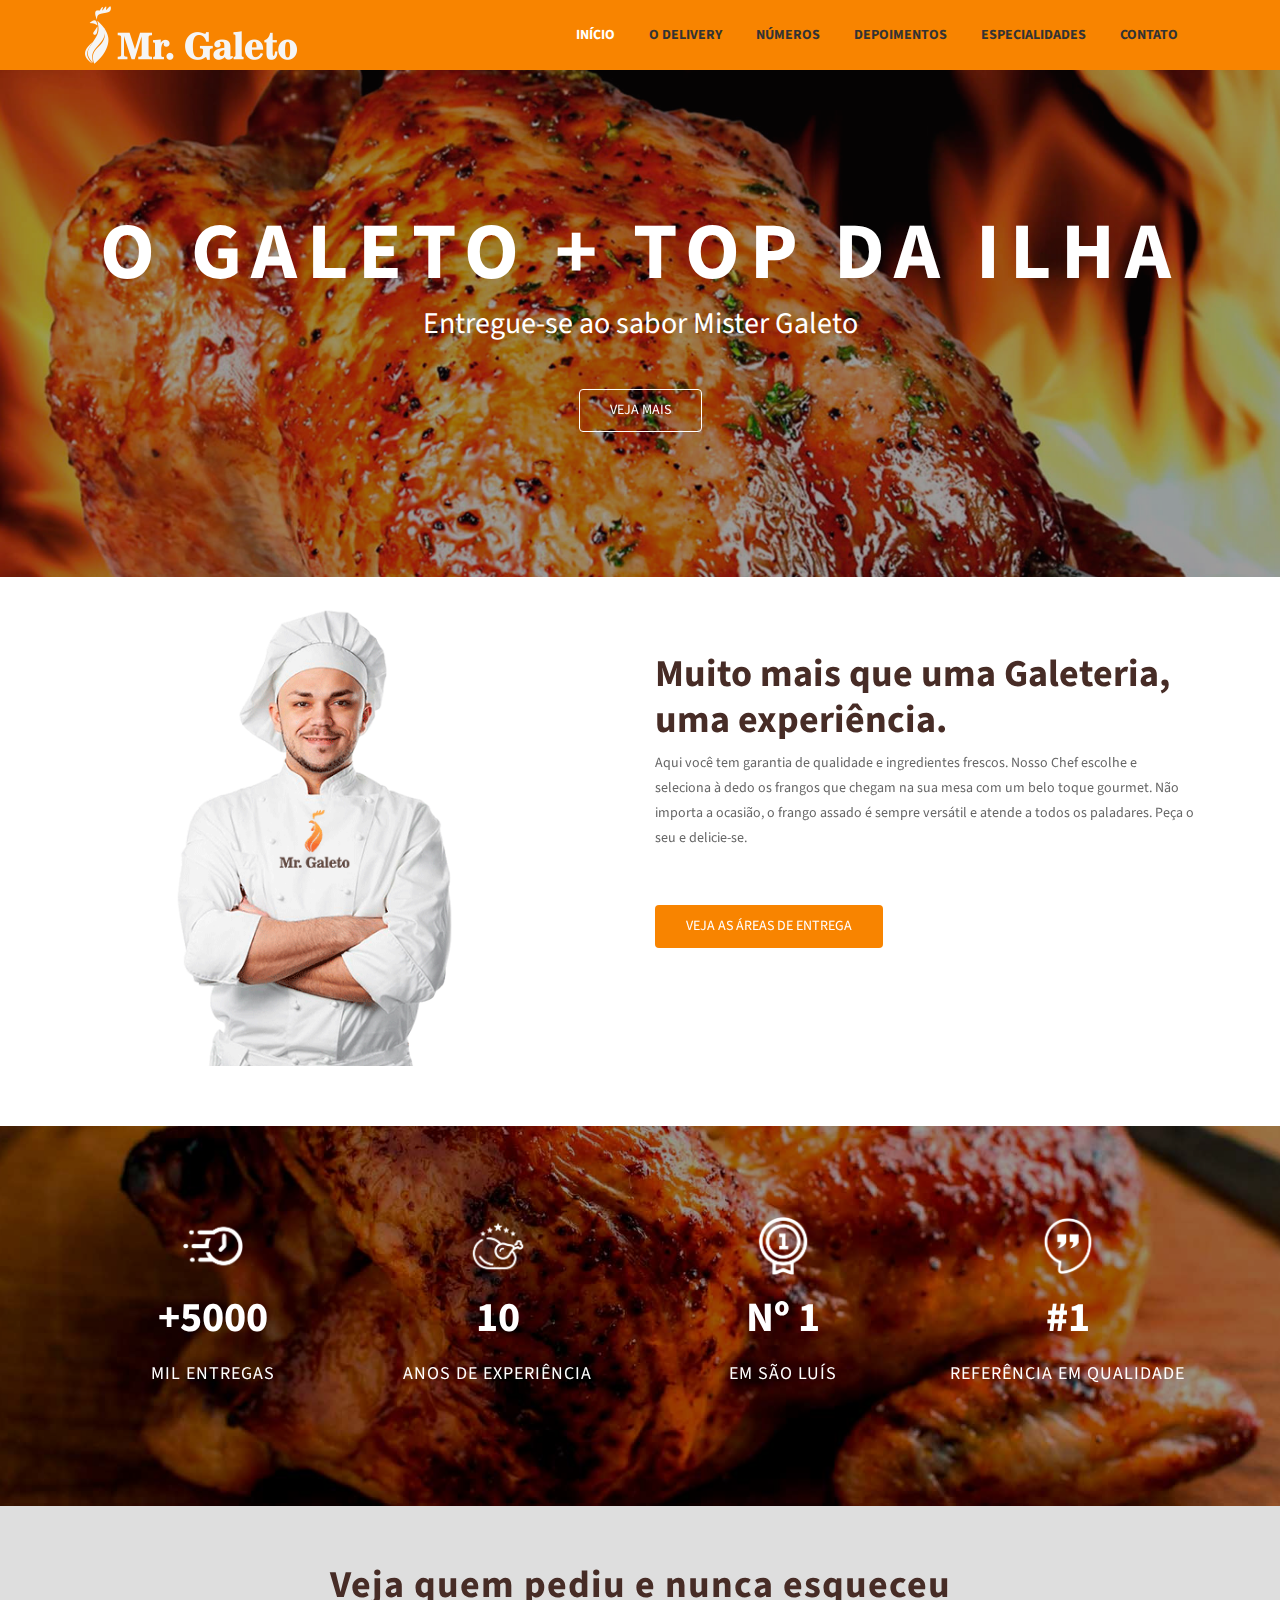
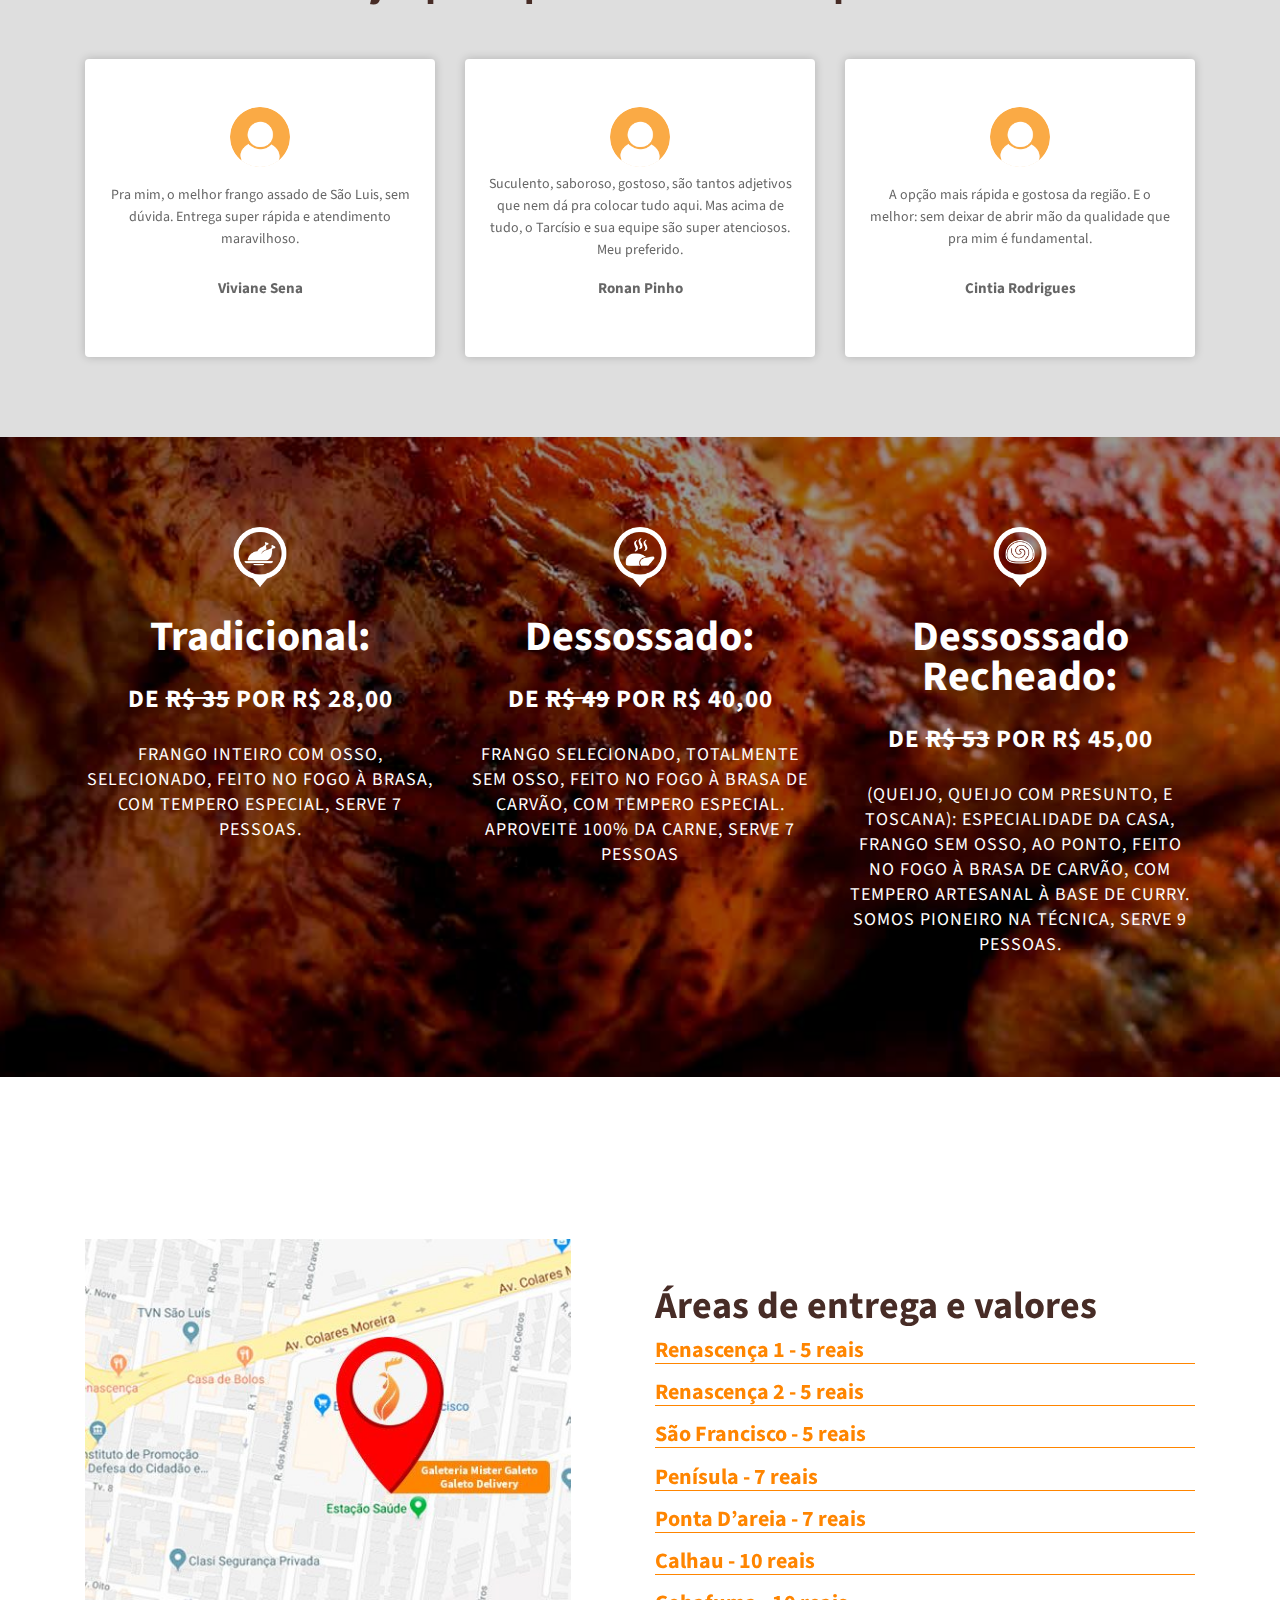
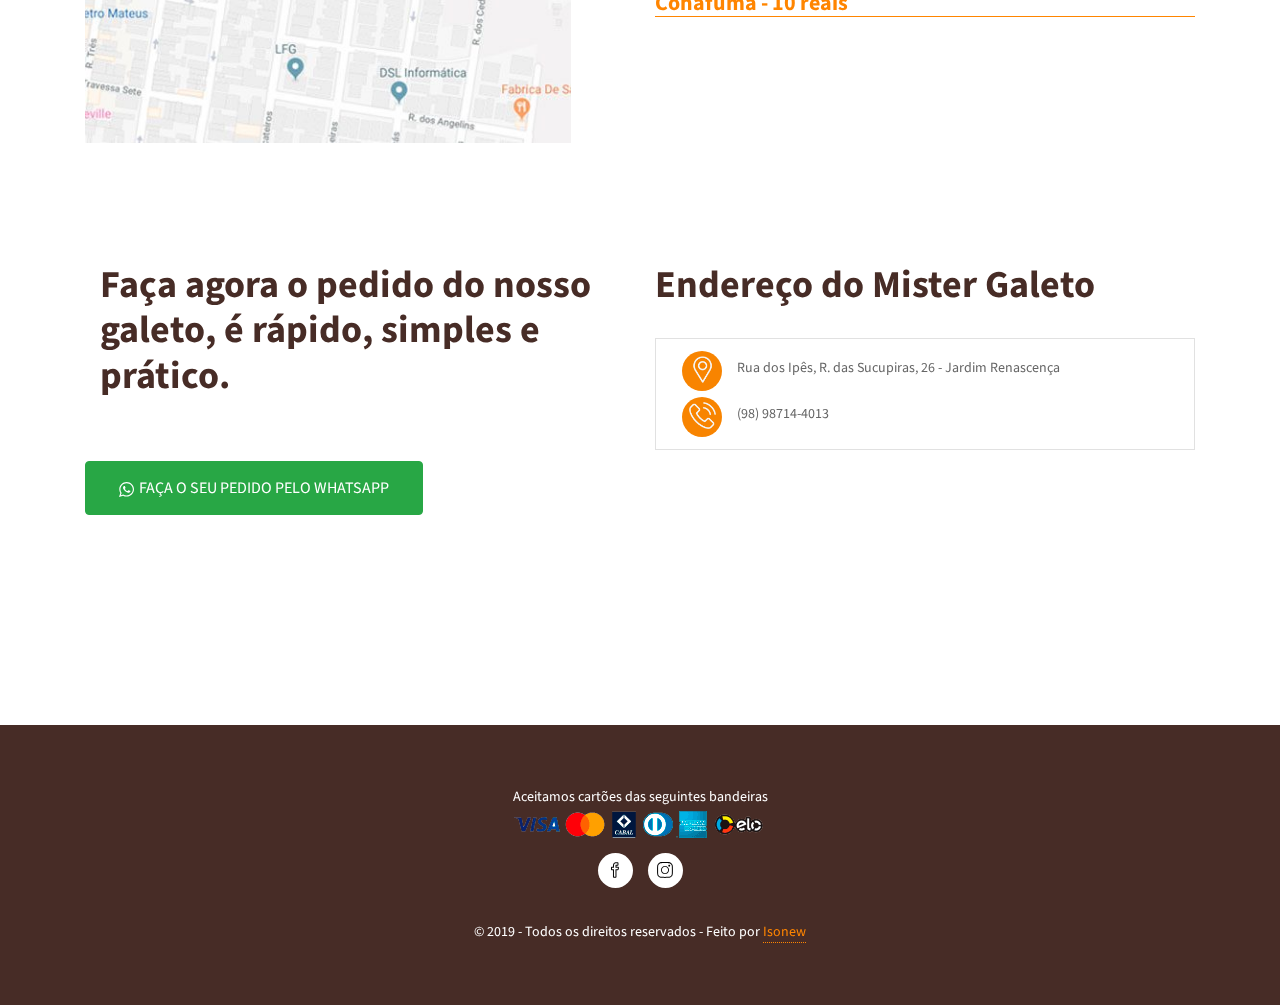
==== index.html @ 65a55387 "Alterações" ====
<!DOCTYPE html>
<html lang="pt-BR">

<head>
    <!-- Required meta tags -->
    <meta charset="utf-8">
    <meta name="viewport" content="width=device-width, initial-scale=1, shrink-to-fit=no">

    <title>Galeteria Mister Galeto - O Melhor Frango Assado de São Luis</title>

    <meta name="google-site-verification" content="google-site-verification=xDiQWXztBMNLsbuBRMXkzUA2P8_gHC2aC5mrN7Eg6Y0">
    <meta name="description"
          content="Que tal um Frango na Brasa suculento e com um toque goumert? Aqui você tem qualidade e rapidez para matar sua fome. Peça já o seu. Delivery. Entrega. Frango Dessossado. E muito mais.">
    <meta name="keywords" content="restaurante em são luis, comida, frango assado, galeteria, frango na brasa">
    <meta name="theme-color" content="#F68A3A">
    <meta property="og:locale" content="pt_BR">
    <meta property="og:url" content="mistergaleto.com.br">
    <meta property="og:title" content="Galeteria Mister Galeto - O Melhor Frango Assado de São Luis">
    <meta property="og:site_name" content="Galeteria Mister Galeto - O Melhor Frango Assado de São Luis">
    <meta property="og:description"
          content="Que tal um Frango na Brasa suculento e com um toque goumert? Aqui você tem qualidade e rapidez para matar sua fome. Peça já o seu. Delivery. Entrega. Frango Dessossado. E muito mais.">
    <meta property="og:image" content="https://mistergaleto.com.br/assets/img/Facebook-og.jpg">
    <meta property="og:image:type" content="image/jpeg">
    <meta property="og:image:width" content="1200">
    <meta property="og:image:height" content="628">
    <meta property="og:type" content="website">
    <meta name="robots" content="index, follow">


    <link rel="icon" href="assets/img/favicon.png" type="image/x-icon"/>
    <link rel="shortcut icon" href="assets/img/favicon.png" type="image/x-icon"/>

    <link rel="stylesheet" type="text/css" href="assets/css/style.css">

    <script type='application/ld+json'>{
        "@context": "https:\/\/schema.org",
        "@type": "Organization",
        "url": "https:\/\/mistergaleto.com.br\/",
        "sameAs": [
            "https:\/\/www.facebook.com\/cursonicinhacamara\/",
            "https:\/\/www.instagram.com\/mistergaletosaoluis\/"
        ],
        "@id": "https:\/\/mistergaleto.com.br\/#organization",
        "name": "Mister Galeto",
        "logo": "https:\/\/mistergaleto.com.br\/assets\/img\/lgo-m.png"
    }</script>
    <!-- Global site tag (gtag.js) - Google Analytics -->
    <script async src="https://www.googletagmanager.com/gtag/js?id=UA-135335820-1"></script>
    <script>
        window.dataLayer = window.dataLayer || [];
        function gtag(){dataLayer.push(arguments);}
        gtag('js', new Date());

        gtag('config', 'UA-135335820-1');
    </script>
    <!-- Google Tag Manager -->
    <script>(function(w,d,s,l,i){w[l]=w[l]||[];w[l].push({'gtm.start':
            new Date().getTime(),event:'gtm.js'});var f=d.getElementsByTagName(s)[0],
        j=d.createElement(s),dl=l!='dataLayer'?'&l='+l:'';j.async=true;j.src=
        'https://www.googletagmanager.com/gtm.js?id='+i+dl;f.parentNode.insertBefore(j,f);
    })(window,document,'script','dataLayer','GTM-PQ7HCR3');</script>
    <!-- End Google Tag Manager -->
    <!-- Facebook Pixel Code -->
    <script>
        !function(f,b,e,v,n,t,s)
        {if(f.fbq)return;n=f.fbq=function(){n.callMethod?
            n.callMethod.apply(n,arguments):n.queue.push(arguments)};
            if(!f._fbq)f._fbq=n;n.push=n;n.loaded=!0;n.version='2.0';
            n.queue=[];t=b.createElement(e);t.async=!0;
            t.src=v;s=b.getElementsByTagName(e)[0];
            s.parentNode.insertBefore(t,s)}(window, document,'script',
            'https://connect.facebook.net/en_US/fbevents.js');
        fbq('init', '2395828300703358');
        fbq('track', 'Home');
    </script>

</head>

<body>
<!-- Google Tag Manager (noscript) -->
<noscript><iframe src="https://www.googletagmanager.com/ns.html?id=GTM-PQ7HCR3"
                  height="0" width="0" style="display:none;visibility:hidden"></iframe></noscript>
<!-- End Google Tag Manager (noscript) -->
<noscript><img height="1" width="1" style="display:none"
               src="https://www.facebook.com/tr?id=2395828300703358&ev=PageView&noscript=1"
/></noscript>
<!-- End Facebook Pixel Code -->
<!-- Header Area wrapper Starts -->
<header id="header-wrap">
    <!-- Navbar Start -->
    <nav class="navbar navbar-expand-lg fixed-top scrolling-navbar indigo">
        <div class="container">
            <!-- Brand and toggle get grouped for better mobile display -->
            <div class="navbar-header">
                <button class="navbar-toggler" type="button" data-toggle="collapse" data-target="#main-navbar"
                        aria-controls="main-navbar"
                        aria-expanded="false" aria-label="Toggle navigation">
                    <span class="navbar-toggler-icon"></span>
                    <span class="icon-menu"></span>
                    <span class="icon-menu"></span>
                    <span class="icon-menu"></span>
                </button>
                <a href="/" class="navbar-brand"><img
                        src="assets/img/lgo-m.png"
                        alt="Logo Mister Galeto" title="Mister Galeto"></a>
            </div>
            <div class="collapse navbar-collapse" id="main-navbar">
                <ul class="onepage-nev navbar-nav mr-auto w-100 justify-content-end clearfix">
                    <li class="nav-item active">
                        <a class="nav-link" href="#hero-area">
                            Início
                        </a>
                    </li>
                    <li class="nav-item">
                        <a class="nav-link" href="#delivery">
                            O delivery
                        </a>
                    </li>
                    <li class="nav-item">
                        <a class="nav-link" href="#numeros">
                            Números
                        </a>
                    </li>
                    <li class="nav-item">
                        <a class="nav-link" href="#depoimentos">
                            Depoimentos
                        </a>
                    </li>
                    <li class="nav-item">
                        <a class="nav-link" href="#especialidades">
                            Especialidades
                        </a>
                    </li>
                    <li class="nav-item">
                        <a class="nav-link" href="#contato">
                            Contato
                        </a>
                    </li>
                </ul>
            </div>
        </div>

        <!-- Mobile Menu Start -->
        <ul class="onepage-nev mobile-menu">
            <li>
                <a href="#inicio">inicio</a>
            </li>
            <li>
                <a href="#delivery">
                    O delivery
                </a>
            </li>
            <li>
                <a href="#numeros">Números</a>
            </li>
            <li>
                <a href="#depoimentos">Depoimentos</a>
            </li>
            <li>
                <a href="#especialidades">Especialidades</a>
            </li>
            <li>
                <a href="#contato">Contato</a>
            </li>
        </ul>
        <!-- Mobile Menu End -->
    </nav>
    <!-- Navbar End -->

    <!-- Hero Area Start -->
    <div id="hero-area" class="hero-area-bg">
        <div class="overlay"></div>
        <div class="container">
            <div class="row">
                <div class="col-md-12 col-sm-12 text-center">
                    <div class="contents">
                        <h1 class="head-title">O Galeto + Top da Ilha</h1>
                        <p class="script-font">Entregue-se ao sabor Mister Galeto</p>
                        <div class="header-button">
                            <a href="#delivery" class="btn btn-common btn-alt">Veja mais</a>
                        </div>
                    </div>
                </div>
            </div>
        </div>
    </div>
    <!-- Hero Area End -->

</header>
<!-- Header Area wrapper End -->

<!-- sobre Section Start -->
<section id="delivery" class="section-padding">
    <div class="container">
        <div class="row">
            <div class="col-lg-6 col-md-6 col-sm-12 col-xs-12">
                <div class="img-thumb">
                    <img src="assets/img/Chef.png" style="width:100%;max-width: 85%" alt="Delivery Mister Galeto">
                </div>
            </div>
            <div class="col-lg-6 col-md-6 col-sm-12 col-xs-12">
                <div class="profile-wrapper">
                    <h3>Muito mais que uma Galeteria, uma experiência.</h3>
                    <p>Aqui você tem garantia de qualidade e ingredientes frescos. Nosso Chef escolhe e seleciona à dedo
                        os frangos que chegam na sua mesa com um belo toque gourmet. Não importa a ocasião, o frango
                        assado é sempre versátil e atende a todos os paladares. Peça o seu e delicie-se.</p>
                    <a class="btn  btn btn-common" style="margin-top: 10%" href="#areas">Veja as Áreas de entrega</a>
                </div>

            </div>
        </div>
    </div>
</section>
<!-- sobre Section End -->
<!-- Counter Area Start-->
<section id="numeros" class="counter-section section-padding">
    <div class="container">
        <div class="row">
            <!-- Counter Item -->
            <div class="col-md-3 col-sm-6 work-counter-widget text-center">
                <div class="counter">
                    <div class="icon"><img
                            src="assets/img/icones/entrega.png"
                            style="width:60px; height:60px;" alt="Entrega"></div>
                    <div class="counterUp mais">5000</div>
                    <p>Mil entregas</p>
                </div>
            </div>
            <!-- Counter Item -->
            <div class="col-md-3 col-sm-6 work-counter-widget text-center">
                <div class="counter">
                    <div class="icon"><img
                            src="assets/img/icones/ex.png"
                            style="width:60px; height:60px;" alt="Experiência"></div>
                    <div class="counterUp">10</div>
                    <p>Anos de Experiência</p>
                </div>
            </div>
            <!-- Counter Item -->
            <div class="col-md-3 col-sm-6 work-counter-widget text-center">
                <div class="counter">
                    <div class="icon"><img class="r03"
                                           src="assets/img/icones/numero-um.png"
                                           style="width:60px; height:60px;" alt="Número um em São Luis"></div>
                    <div class="counterUp">Nº 1</div>
                    <p>em São Luís</p>
                </div>
            </div>
            <!-- Counter Item -->
            <div class="col-md-3 col-sm-6 work-counter-widget text-center">
                <div class="counter">
                    <div class="icon"><img
                            src="assets/img/icones/referencia-qualidade.png"
                            style="width: 60px; height: 60px" alt="Referência em qualidade"></div>
                    <div class="counterUp">#1</div>
                    <p>Referência em qualidade</p>
                </div>
            </div>
        </div>
    </div>
</section>


<!-- Services Section Start -->
<section id="depoimentos" class="services section-padding">
    <h2 class="section-title">Veja quem pediu e nunca esqueceu</h2>
    <div class="container" style="text-align: justify; padding-bottom: 30px;">
        <!--<p style="text-align: center;">O mister galeto é uma delícia, por isso quem já pediu a primeira vez, nunca
            esquece o nosso sabor. Acompanhe os depoimentos de alguns de nosso clientes
        </p>-->
    </div>
    <div class="container">
        <div class="row">
            <!-- Services item -->
            <div class="col-md-6 col-lg-4 col-xs-12" style="margin-bottom: 20px;">
                <div class="services-item">
                    <div class="icon">
                        <img
                                src="assets/img/User.png"
                                style="width: 60px;height: 60px; border-radius: 50px;" alt="Foto 1">
                    </div>
                    <div class="services-content">
                        <p style="min-height: 100px;display: flex;align-items: center;">Pra mim, o melhor frango assado de São Luis, sem dúvida. Entrega super rápida e atendimento maravilhoso.
                        <h3><a>Viviane Sena</a></h3>
                    </div>
                </div>
            </div>
            <!-- Services item -->
            <div class="col-md-6 col-lg-4 col-xs-12" style="margin-bottom: 20px;">
                <div class="services-item">
                    <div class="icon">
                        <img
                                src="assets/img/User.png"
                                style="width: 60px;height: 60px; border-radius: 50px;" alt="Foto 2">
                    </div>
                    <div class="services-content">
                        <p style="min-height: 100px;display: flex;align-items: center;">Suculento, saboroso, gostoso, são tantos adjetivos que nem dá pra colocar tudo aqui. Mas acima de tudo, o Tarcísio e sua equipe são super atenciosos. Meu preferido.
                        </p>
                        <h3><a>Ronan Pinho</a></h3>
                    </div>
                </div>
            </div>
            <!-- Services item -->
            <div class="col-md-6 col-lg-4 col-xs-12" style="margin-bottom: 20px;">
                <div class="services-item">
                    <div class="icon">
                        <img
                                src="assets/img/User.png"
                                style="width: 60px;height: 60px; border-radius: 50px;" alt="Foto 3">
                    </div>
                    <div class="services-content">
                        <p style="min-height: 100px;display: flex;align-items: center;">A opção mais rápida e gostosa da região. E o melhor: sem deixar de abrir mão da qualidade que pra mim é fundamental. </p>
                        <h3><a>Cintia Rodrigues</a></h3>
                    </div>
                </div>
            </div>


        </div>
    </div>
</section>
<!-- Services Section End -->
<!-- Counter Area Start-->
<section id="especialidades" class="counter-section section-padding">
    <div class="container">
        <div class="row">
            <!-- Counter Item -->
            <div class="col-md-4 col-sm-6 work-counter-widget text-center">
                <div class="counter">
                    <div class="icon"><img
                            src="assets/img/tradicional.png"
                            style="width:60px; height:60px;" alt="Entrega"></div>
                    <div class="counterUp">Tradicional:</div>
                    <p style="font-weight: bold; font-size: 25px">de <span style="text-decoration: line-through">R$ 35</span> por R$ 28,00</p>
                    <p>Frango inteiro com osso, selecionado, feito no fogo à brasa, com tempero especial, serve 7
                        pessoas.</p>
                </div>
            </div>
            <!-- Counter Item -->
            <div class="col-md-4 col-sm-6 work-counter-widget text-center">
                <div class="counter">
                    <div class="icon"><img
                            src="assets/img/dessossado.png"
                            style="width:60px; height:60px;" alt="Dessossado:"></div>
                    <div class="counterUp">Dessossado:</div>
                    <p style="font-weight: bold; font-size: 25px">de <span style="text-decoration: line-through">R$ 49</span> por R$ 40,00</p>
                    <p>Frango selecionado, totalmente sem osso, feito no fogo à brasa de carvão, com tempero especial.
                        Aproveite 100% da carne, serve 7 pessoas</p>
                </div>
            </div>
            <!-- Counter Item -->
            <div class="col-md-4 col-sm-6 work-counter-widget text-center">
                <div class="counter">
                    <div class="icon"><img
                            src="assets/img/recheado.png"
                            style="width:60px; height:60px;" alt="Número um em São Luis"></div>
                    <div class="counterUp">Dessossado Recheado:</div>
                    <p style="font-weight: bold; font-size: 25px">de <span style="text-decoration: line-through">R$ 53</span> por R$ 45,00</p>
                    <p>(queijo, queijo com presunto, e toscana): especialidade da casa, frango sem osso, ao ponto, feito
                        no fogo à brasa de carvão, com tempero artesanal à base de curry. Somos pioneiro na técnica,
                        serve 9 pessoas.</p>
                </div>
            </div>

        </div>
    </div>
</section>

<!-- sobre Section Start -->
<section id="areas" class="section-padding">
    <div class="container">
        <div class="row">
            <div class="col-lg-6 col-md-6 col-sm-12 col-xs-12">
                <div class="img-thumb">
                    <img src="assets/img/locais.jpg" style="width: 100%;max-width: 90%"
                         alt="Locais de entrega Mister Galeto">
                </div>
            </div>
            <div class="col-lg-6 col-md-6 col-sm-12 col-xs-12">
                <div class="profile-wrapper">
                    <h3>Áreas de entrega e valores</h3>
                    <ul>
                        <li><span>Renascença 1 - 5 reais</span></li>
                        <li><span>Renascença 2 - 5 reais</span></li>
                        <li><span>São Francisco - 5 reais</span></li>
                        <li><span>Penísula - 7 reais</span></li>
                        <li><span>Ponta D’areia - 7 reais</span></li>
                        <li><span>Calhau - 10 reais</span></li>
                        <li><span>Cohafuma - 10 reais</span></li>
                    </ul>
                </div>
            </div>
        </div>
    </div>
</section>


<!-- contato Section Start -->
<section id="contato" class="section-padding">
    <div class="contato-form">
        <div class="container">
            <div class="row contato-form-area">
                <div class="col-md-6 col-lg-6 col-sm-12">
                    <div class="contato-block">
                        <h2>Faça agora o pedido do nosso galeto, é rápido, simples e prático.</h2>
                        <!--<form id="contatoForm">-->
                        <div class="row">
                            <a class="btn  btn-success btn-lg" style="margin-top: 10%"
                               onClick="fbq('track', 'Whatsapp');" id="whatsapp"
                               href="https://api.whatsapp.com/send?phone=+5598987144013&text=Te%20conheci%20pela%20internet.%20Quero%20mais%20informa%C3%A7%C3%B5es."><img
                                    style="width: 15px; height: 15px; margin-right: 5px" src="data:image/svg+xml;base64,
                               [base64]">Faça
                                o seu pedido pelo Whatsapp</a>
                        </div>
                    </div>
                </div>
                <div class="col-md-6 col-lg-6 col-sm-12">
                    <div class="footer-right-area">
                        <h2>Endereço do Mister Galeto</h2>
                        <div class="footer-right-contact">
                            <div class="single-contact">
                                <div class="contact-icon">
                                    <img class="i02"
                                         src="assets/img/icones/i02.png"
                                         style="width: 27px; height: 27px;margin-top: -5px;" alt="Icone contato">
                                </div>
                                <p>Rua dos Ipês, R. das Sucupiras, 26 - Jardim Renascença</p>
                            </div>
                            <div class="single-contact">
                                <div class="contact-icon">
                                    <img
                                            src="assets/img/icones/i01.png"
                                            style="margin-top: -5px;width: 27px; height: 27px;" alt="Icone contato 03">
                                </div>
                                <p><a href="tel:98 98714-4013">(98) 98714-4013</a></p>
                            </div>
                        </div>
                    </div>
                </div>
                <!-- <div class="col-md-12">
                     <object style="border:0; height: 450px; width: 100%;"
                             data="https://www.google.com/maps/embed?pb=!1m18!1m12!1m3!1d3988.5758370719695!2d-48.462532512366266!3d-1.4299393458849787!2m3!1f0!2f0!3f0!3m2!1i1024!2i768!4f13.1!3m3!1m2!1s0x92a48bf72987b265%3A0x3ef54a30f188fcf2!2sCurso+de+Reda%C3%A7%C3%A3o+Profa+Nicinha+C%C3%A2mara!5e0!3m2!1spt-BR!2sbr!4v1548423776370">
                         Endereço
                     </object>
                 </div>-->
            </div>
        </div>
    </div>
</section>
<!-- contato Section End -->

<!-- Footer Section Start -->
<footer class="footer-area section-padding">
    <div class="container">
        <div class="row">
            <div class="col-md-12">
                <p style="color: #FFF; text-align: center">Aceitamos cartões das seguintes bandeiras</p>
                <img src="assets/img/payment-icons.png" style="margin: 0 auto; display: table;" alt="Credit Cards">
                <div class="footer-text text-center" data-wow-delay="0.3s">
                    <ul class="social-icon">
                        <li>
                            <a class="facebook"
                               href="https://www.facebook.com/mistergaletosaoluis/"><i
                                    class="icon-social-facebook"></i></a>
                        </li>
                        <li>
                            <a class="instagram"
                               href="https://www.instagram.com/mistergaleto/"><i
                                    class="icon-social-instagram"></i></a>
                        </li>
                    </ul>
                    <p>© 2019 - Todos os direitos reservados - Feito por <a href="http://isonew.digital">Isonew</a></p>
                </div>
            </div>
        </div>
    </div>
</footer>
<!-- Footer Section End -->

<!-- Go to Top Link -->
<a href="#" class="back-to-top">
    <i class="icon-arrow-up"></i>
</a>
<script src="assets/js/scripts.js"></script>
</body>
</html>
---- assets/css/style.css ----
@charset "UTF-8";@import url(https://fonts.googleapis.com/css?family=Shadows+Into+Light|Source+Sans+Pro:400,700);.btn-group-vertical,.card,.card-deck,.card-group,.form-inline,.list-group,.modal-content,.navbar-nav,.progress-bar{-webkit-box-direction:normal}.badge,progress,sub,sup{vertical-align:baseline}.popover,.tooltip,address{font-style:normal}.breadcrumb,.carousel-indicators,.dropdown-menu,.nav,.navbar-nav,.pagination,.slicknav_nav,.slicknav_nav ul,.timeline li,ol,ol li,ul,ul li{list-style:none}dl,ol,p,pre,ul{margin-top:0}address,dl,ol,p,pre,ul{margin-bottom:1rem}body,caption{text-align:left}dd,label{margin-bottom:.5rem}pre,textarea{overflow:auto}html,pre{-ms-overflow-style:scrollbar}article,aside,dialog,figcaption,figure,footer,header,hgroup,legend,main,nav,section{display:block}address,legend{line-height:inherit}label,output{display:inline-block}button,hr,input{overflow:visible}.btn-outline-danger,.btn-outline-dark,.btn-outline-info,.btn-outline-light,.btn-outline-primary,.btn-outline-success,.btn-outline-warning,.btn:not(:disabled):not(.disabled).active,.btn:not(:disabled):not(.disabled):active{background-image:none}.dropdown-menu,.form-control,.modal-content,.popover{background-clip:padding-box}:root{--blue:#007BFF;--indigo:#6610F2;--purple:#6F42C1;--pink:#E83E8C;--red:#DC3545;--orange:#FD7E14;--yellow:#FFC107;--green:#28A745;--teal:#20C997;--cyan:#17A2B8;--white:#FFF;--gray:#6C757D;--gray-dark:#343A40;--primary:#007BFF;--secondary:#6C757D;--success:#28A745;--info:#17A2B8;--warning:#FFC107;--danger:#DC3545;--light:#F8F9FA;--dark:#343A40;--breakpoint-xs:0;--breakpoint-sm:576px;--breakpoint-md:768px;--breakpoint-lg:992px;--breakpoint-xl:1200px;--font-family-sans-serif:-apple-system,BlinkMacSystemFont,"Segoe UI",Roboto,"Helvetica Neue",Arial,sans-serif,"Apple Color Emoji","Segoe UI Emoji","Segoe UI Symbol";--font-family-monospace:SFMono-Regular,Menlo,Monaco,Consolas,"Liberation Mono","Courier New",monospace}*,::after,::before{box-sizing:border-box}html{font-family:sans-serif;line-height:1.15;-webkit-text-size-adjust:100%;-ms-text-size-adjust:100%;-webkit-tap-highlight-color:transparent}body{margin:0;background-color:#FFF}[tabindex="-1"]:focus{outline:0!important}h1,h2,h3,h4,h5,h6{margin-top:0;color:#472c26!important}abbr[data-original-title],abbr[title]{-webkit-text-decoration:underline dotted;text-decoration:underline dotted;cursor:help;border-bottom:0}.btn:focus,.btn:hover,a,a:not([href]):not([tabindex]),a:not([href]):not([tabindex]):focus,a:not([href]):not([tabindex]):hover{text-decoration:none}.btn:not(:disabled):not(.disabled),.navbar-toggler:not(:disabled):not(.disabled),.page-link:not(:disabled):not(.disabled),summary{cursor:pointer}ol ol,ol ul,ul ol,ul ul{margin-bottom:0}dt{font-weight:700}dd{margin-left:0}blockquote,figure{margin:0 0 1rem}dfn{font-style:italic}b,strong{font-weight:bolder}small{font-size:80%}sub,sup{position:relative;font-size:75%;line-height:0}sub{bottom:-.25em}sup{top:-.5em}a{color:#007BFF;background-color:transparent;-webkit-text-decoration-skip:objects}a:hover{color:#0056B3}a:not([href]):not([tabindex]):focus{outline:0}code,kbd,pre,samp{font-size:1em}img{vertical-align:middle;border-style:none}svg:not(:root){overflow:hidden}table{border-collapse:collapse}caption{padding-top:.75rem;padding-bottom:.75rem;color:#6C757D;caption-side:bottom}th{text-align:inherit}button{border-radius:0}button,input,optgroup,select,textarea{margin:0;font-family:inherit;font-size:inherit;line-height:inherit}button,select{text-transform:none}[type=reset],[type=submit],button,html [type=button]{-webkit-appearance:button}[type=button]::-moz-focus-inner,[type=reset]::-moz-focus-inner,[type=submit]::-moz-focus-inner,button::-moz-focus-inner{padding:0;border-style:none}input[type=checkbox],input[type=radio]{box-sizing:border-box;padding:0}input[type=date],input[type=datetime-local],input[type=month],input[type=time]{-webkit-appearance:listbox}textarea{resize:vertical}fieldset{min-width:0;padding:0;margin:0;border:0}legend{width:100%;max-width:100%;padding:0;margin-bottom:.5rem;font-size:1.5rem;color:inherit;white-space:normal}.badge,.btn,.dropdown-header,.dropdown-item,.input-group-text,.navbar-brand{white-space:nowrap}[type=number]::-webkit-inner-spin-button,[type=number]::-webkit-outer-spin-button{height:auto}[type=search]{outline-offset:-2px;-webkit-appearance:none}[type=search]::-webkit-search-cancel-button,[type=search]::-webkit-search-decoration{-webkit-appearance:none}::-webkit-file-upload-button{font:inherit;-webkit-appearance:button}.display-1,.display-2,.display-3,.display-4{line-height:1.2}summary{display:list-item}template{display:none}[hidden]{display:none!important}.h1,.h2,.h3,.h4,.h5,.h6,h1,h2,h3,h4,h5,h6{margin-bottom:.5rem;font-family:inherit;font-weight:500;line-height:1.2;color:inherit}.blockquote,hr{margin-bottom:1rem}.display-1,.display-2,.display-3,.display-4,.lead{font-weight:300}.h1,h1{font-size:2.5rem}.h2,h2{font-size:2rem}.h3,h3{font-size:1.75rem}.h4,h4{font-size:1.5rem}.h5,h5{font-size:1.25rem}.h6,h6{font-size:1rem}.lead{font-size:1.25rem}.display-1{font-size:6rem}.display-2{font-size:5.5rem}.display-3{font-size:4.5rem}.display-4{font-size:3.5rem}hr{box-sizing:content-box;height:0;margin-top:1rem;border:0;border-top:1px solid rgba(0,0,0,.1)}.img-fluid,.img-thumbnail{max-width:100%;height:auto;width:100%}.img-thumbnail img{width:100%}.small,small{font-size:80%;font-weight:400}.mark,mark{padding:.2em;background-color:#FCF8E3}.list-inline,.list-unstyled{padding-left:0;list-style:none}.list-inline-item{display:inline-block}.list-inline-item:not(:last-child){margin-right:.5rem}.initialism{font-size:90%;text-transform:uppercase}.blockquote{font-size:1.25rem}.blockquote-footer{display:block;font-size:80%;color:#6C757D}.blockquote-footer::before{content:"\2014 \00A0"}.img-thumbnail{padding:.25rem;background-color:#FFF;border:1px solid #DEE2E6;border-radius:.25rem}.figure{display:inline-block}.figure-img{margin-bottom:.5rem;line-height:1}.figure-caption{font-size:90%;color:#6C757D}code,kbd{font-size:87.5%}a>code,pre code{color:inherit}code,kbd,pre,samp{font-family:SFMono-Regular,Menlo,Monaco,Consolas,"Liberation Mono","Courier New",monospace}code{color:#E83E8C;word-break:break-word}kbd{padding:.2rem .4rem;color:#FFF;background-color:#212529;border-radius:.2rem}kbd kbd{padding:0;font-size:100%;font-weight:700}.container,.container-fluid{padding-right:15px;padding-left:15px;margin-right:auto;margin-left:auto;width:100%}pre{display:block;font-size:87.5%;color:#212529}pre code{font-size:inherit;word-break:normal}.pre-scrollable{max-height:340px;overflow-y:scroll}@media (min-width:576px){.container{max-width:540px}}@media (min-width:768px){.container{max-width:720px}}@media (min-width:992px){.container{max-width:960px}}@media (min-width:1200px){.container{max-width:1140px}}.row{display:-webkit-box;display:-ms-flexbox;display:flex;-ms-flex-wrap:wrap;flex-wrap:wrap;margin-right:-15px;margin-left:-15px}.no-gutters{margin-right:0;margin-left:0}.no-gutters>.col,.no-gutters>[class*=col-]{padding-right:0;padding-left:0}.col,.col-1,.col-10,.col-11,.col-12,.col-2,.col-3,.col-4,.col-5,.col-6,.col-7,.col-8,.col-9,.col-auto,.col-lg,.col-lg-1,.col-lg-10,.col-lg-11,.col-lg-12,.col-lg-2,.col-lg-3,.col-lg-4,.col-lg-5,.col-lg-6,.col-lg-7,.col-lg-8,.col-lg-9,.col-lg-auto,.col-md,.col-md-1,.col-md-10,.col-md-11,.col-md-12,.col-md-2,.col-md-3,.col-md-4,.col-md-5,.col-md-6,.col-md-7,.col-md-8,.col-md-9,.col-md-auto,.col-sm,.col-sm-1,.col-sm-10,.col-sm-11,.col-sm-12,.col-sm-2,.col-sm-3,.col-sm-4,.col-sm-5,.col-sm-6,.col-sm-7,.col-sm-8,.col-sm-9,.col-sm-auto,.col-xl,.col-xl-1,.col-xl-10,.col-xl-11,.col-xl-12,.col-xl-2,.col-xl-3,.col-xl-4,.col-xl-5,.col-xl-6,.col-xl-7,.col-xl-8,.col-xl-9,.col-xl-auto{position:relative;width:100%;min-height:1px;padding-right:15px;padding-left:15px}.col{-ms-flex-preferred-size:0;flex-basis:0;-webkit-box-flex:1;-ms-flex-positive:1;flex-grow:1;max-width:100%}.col-1,.col-auto{-webkit-box-flex:0}.col-auto{-ms-flex:0 0 auto;flex:0 0 auto;width:auto;max-width:none}.col-1{-ms-flex:0 0 8.333333%;flex:0 0 8.333333%;max-width:8.333333%}.col-2,.col-3{-webkit-box-flex:0}.col-2{-ms-flex:0 0 16.666667%;flex:0 0 16.666667%;max-width:16.666667%}.col-3{-ms-flex:0 0 25%;flex:0 0 25%;max-width:25%}.col-4,.col-5{-webkit-box-flex:0}.col-4{-ms-flex:0 0 33.333333%;flex:0 0 33.333333%;max-width:33.333333%}.col-5{-ms-flex:0 0 41.666667%;flex:0 0 41.666667%;max-width:41.666667%}.col-6,.col-7{-webkit-box-flex:0}.col-6{-ms-flex:0 0 50%;flex:0 0 50%;max-width:50%}.col-7{-ms-flex:0 0 58.333333%;flex:0 0 58.333333%;max-width:58.333333%}.col-8,.col-9{-webkit-box-flex:0}.col-8{-ms-flex:0 0 66.666667%;flex:0 0 66.666667%;max-width:66.666667%}.col-9{-ms-flex:0 0 75%;flex:0 0 75%;max-width:75%}.col-10,.col-11{-webkit-box-flex:0}.col-10{-ms-flex:0 0 83.333333%;flex:0 0 83.333333%;max-width:83.333333%}.col-11{-ms-flex:0 0 91.666667%;flex:0 0 91.666667%;max-width:91.666667%}.col-12{-webkit-box-flex:0;-ms-flex:0 0 100%;flex:0 0 100%;max-width:100%}.order-first{-webkit-box-ordinal-group:0;-ms-flex-order:-1;order:-1}.order-last{-webkit-box-ordinal-group:14;-ms-flex-order:13;order:13}.order-0{-webkit-box-ordinal-group:1;-ms-flex-order:0;order:0}.order-1{-webkit-box-ordinal-group:2;-ms-flex-order:1;order:1}.order-2{-webkit-box-ordinal-group:3;-ms-flex-order:2;order:2}.order-3{-webkit-box-ordinal-group:4;-ms-flex-order:3;order:3}.order-4{-webkit-box-ordinal-group:5;-ms-flex-order:4;order:4}.order-5{-webkit-box-ordinal-group:6;-ms-flex-order:5;order:5}.order-6{-webkit-box-ordinal-group:7;-ms-flex-order:6;order:6}.order-7{-webkit-box-ordinal-group:8;-ms-flex-order:7;order:7}.order-8{-webkit-box-ordinal-group:9;-ms-flex-order:8;order:8}.order-9{-webkit-box-ordinal-group:10;-ms-flex-order:9;order:9}.order-10{-webkit-box-ordinal-group:11;-ms-flex-order:10;order:10}.order-11{-webkit-box-ordinal-group:12;-ms-flex-order:11;order:11}.order-12{-webkit-box-ordinal-group:13;-ms-flex-order:12;order:12}.offset-1{margin-left:8.333333%}.offset-2{margin-left:16.666667%}.offset-3{margin-left:25%}.offset-4{margin-left:33.333333%}.offset-5{margin-left:41.666667%}.offset-6{margin-left:50%}.offset-7{margin-left:58.333333%}.offset-8{margin-left:66.666667%}.offset-9{margin-left:75%}.offset-10{margin-left:83.333333%}.offset-11{margin-left:91.666667%}@media (min-width:576px){.col-sm{-ms-flex-preferred-size:0;flex-basis:0;-webkit-box-flex:1;-ms-flex-positive:1;flex-grow:1;max-width:100%}.col-sm-auto{-webkit-box-flex:0;-ms-flex:0 0 auto;flex:0 0 auto;width:auto;max-width:none}.col-sm-1{-webkit-box-flex:0;-ms-flex:0 0 8.333333%;flex:0 0 8.333333%;max-width:8.333333%}.col-sm-2{-webkit-box-flex:0;-ms-flex:0 0 16.666667%;flex:0 0 16.666667%;max-width:16.666667%}.col-sm-3{-webkit-box-flex:0;-ms-flex:0 0 25%;flex:0 0 25%;max-width:25%}.col-sm-4{-webkit-box-flex:0;-ms-flex:0 0 33.333333%;flex:0 0 33.333333%;max-width:33.333333%}.col-sm-5{-webkit-box-flex:0;-ms-flex:0 0 41.666667%;flex:0 0 41.666667%;max-width:41.666667%}.col-sm-6{-webkit-box-flex:0;-ms-flex:0 0 50%;flex:0 0 50%;max-width:50%}.col-sm-7{-webkit-box-flex:0;-ms-flex:0 0 58.333333%;flex:0 0 58.333333%;max-width:58.333333%}.col-sm-8{-webkit-box-flex:0;-ms-flex:0 0 66.666667%;flex:0 0 66.666667%;max-width:66.666667%}.col-sm-9{-webkit-box-flex:0;-ms-flex:0 0 75%;flex:0 0 75%;max-width:75%}.col-sm-10{-webkit-box-flex:0;-ms-flex:0 0 83.333333%;flex:0 0 83.333333%;max-width:83.333333%}.col-sm-11{-webkit-box-flex:0;-ms-flex:0 0 91.666667%;flex:0 0 91.666667%;max-width:91.666667%}.col-sm-12{-webkit-box-flex:0;-ms-flex:0 0 100%;flex:0 0 100%;max-width:100%}.order-sm-first{-webkit-box-ordinal-group:0;-ms-flex-order:-1;order:-1}.order-sm-last{-webkit-box-ordinal-group:14;-ms-flex-order:13;order:13}.order-sm-0{-webkit-box-ordinal-group:1;-ms-flex-order:0;order:0}.order-sm-1{-webkit-box-ordinal-group:2;-ms-flex-order:1;order:1}.order-sm-2{-webkit-box-ordinal-group:3;-ms-flex-order:2;order:2}.order-sm-3{-webkit-box-ordinal-group:4;-ms-flex-order:3;order:3}.order-sm-4{-webkit-box-ordinal-group:5;-ms-flex-order:4;order:4}.order-sm-5{-webkit-box-ordinal-group:6;-ms-flex-order:5;order:5}.order-sm-6{-webkit-box-ordinal-group:7;-ms-flex-order:6;order:6}.order-sm-7{-webkit-box-ordinal-group:8;-ms-flex-order:7;order:7}.order-sm-8{-webkit-box-ordinal-group:9;-ms-flex-order:8;order:8}.order-sm-9{-webkit-box-ordinal-group:10;-ms-flex-order:9;order:9}.order-sm-10{-webkit-box-ordinal-group:11;-ms-flex-order:10;order:10}.order-sm-11{-webkit-box-ordinal-group:12;-ms-flex-order:11;order:11}.order-sm-12{-webkit-box-ordinal-group:13;-ms-flex-order:12;order:12}.offset-sm-0{margin-left:0}.offset-sm-1{margin-left:8.333333%}.offset-sm-2{margin-left:16.666667%}.offset-sm-3{margin-left:25%}.offset-sm-4{margin-left:33.333333%}.offset-sm-5{margin-left:41.666667%}.offset-sm-6{margin-left:50%}.offset-sm-7{margin-left:58.333333%}.offset-sm-8{margin-left:66.666667%}.offset-sm-9{margin-left:75%}.offset-sm-10{margin-left:83.333333%}.offset-sm-11{margin-left:91.666667%}}@media (min-width:768px){.col-md{-ms-flex-preferred-size:0;flex-basis:0;-webkit-box-flex:1;-ms-flex-positive:1;flex-grow:1;max-width:100%}.col-md-auto{-webkit-box-flex:0;-ms-flex:0 0 auto;flex:0 0 auto;width:auto;max-width:none}.col-md-1{-webkit-box-flex:0;-ms-flex:0 0 8.333333%;flex:0 0 8.333333%;max-width:8.333333%}.col-md-2{-webkit-box-flex:0;-ms-flex:0 0 16.666667%;flex:0 0 16.666667%;max-width:16.666667%}.col-md-3{-webkit-box-flex:0;-ms-flex:0 0 25%;flex:0 0 25%;max-width:25%}.col-md-4{-webkit-box-flex:0;-ms-flex:0 0 33.333333%;flex:0 0 33.333333%;max-width:33.333333%}.col-md-5{-webkit-box-flex:0;-ms-flex:0 0 41.666667%;flex:0 0 41.666667%;max-width:41.666667%}.col-md-6{-webkit-box-flex:0;-ms-flex:0 0 50%;flex:0 0 50%;max-width:50%}.col-md-7{-webkit-box-flex:0;-ms-flex:0 0 58.333333%;flex:0 0 58.333333%;max-width:58.333333%}.col-md-8{-webkit-box-flex:0;-ms-flex:0 0 66.666667%;flex:0 0 66.666667%;max-width:66.666667%}.col-md-9{-webkit-box-flex:0;-ms-flex:0 0 75%;flex:0 0 75%;max-width:75%}.col-md-10{-webkit-box-flex:0;-ms-flex:0 0 83.333333%;flex:0 0 83.333333%;max-width:83.333333%}.col-md-11{-webkit-box-flex:0;-ms-flex:0 0 91.666667%;flex:0 0 91.666667%;max-width:91.666667%}.col-md-12{-webkit-box-flex:0;-ms-flex:0 0 100%;flex:0 0 100%;max-width:100%}.order-md-first{-webkit-box-ordinal-group:0;-ms-flex-order:-1;order:-1}.order-md-last{-webkit-box-ordinal-group:14;-ms-flex-order:13;order:13}.order-md-0{-webkit-box-ordinal-group:1;-ms-flex-order:0;order:0}.order-md-1{-webkit-box-ordinal-group:2;-ms-flex-order:1;order:1}.order-md-2{-webkit-box-ordinal-group:3;-ms-flex-order:2;order:2}.order-md-3{-webkit-box-ordinal-group:4;-ms-flex-order:3;order:3}.order-md-4{-webkit-box-ordinal-group:5;-ms-flex-order:4;order:4}.order-md-5{-webkit-box-ordinal-group:6;-ms-flex-order:5;order:5}.order-md-6{-webkit-box-ordinal-group:7;-ms-flex-order:6;order:6}.order-md-7{-webkit-box-ordinal-group:8;-ms-flex-order:7;order:7}.order-md-8{-webkit-box-ordinal-group:9;-ms-flex-order:8;order:8}.order-md-9{-webkit-box-ordinal-group:10;-ms-flex-order:9;order:9}.order-md-10{-webkit-box-ordinal-group:11;-ms-flex-order:10;order:10}.order-md-11{-webkit-box-ordinal-group:12;-ms-flex-order:11;order:11}.order-md-12{-webkit-box-ordinal-group:13;-ms-flex-order:12;order:12}.offset-md-0{margin-left:0}.offset-md-1{margin-left:8.333333%}.offset-md-2{margin-left:16.666667%}.offset-md-3{margin-left:25%}.offset-md-4{margin-left:33.333333%}.offset-md-5{margin-left:41.666667%}.offset-md-6{margin-left:50%}.offset-md-7{margin-left:58.333333%}.offset-md-8{margin-left:66.666667%}.offset-md-9{margin-left:75%}.offset-md-10{margin-left:83.333333%}.offset-md-11{margin-left:91.666667%}}@media (min-width:992px){.col-lg{-ms-flex-preferred-size:0;flex-basis:0;-webkit-box-flex:1;-ms-flex-positive:1;flex-grow:1;max-width:100%}.col-lg-auto{-webkit-box-flex:0;-ms-flex:0 0 auto;flex:0 0 auto;width:auto;max-width:none}.col-lg-1{-webkit-box-flex:0;-ms-flex:0 0 8.333333%;flex:0 0 8.333333%;max-width:8.333333%}.col-lg-2{-webkit-box-flex:0;-ms-flex:0 0 16.666667%;flex:0 0 16.666667%;max-width:16.666667%}.col-lg-3{-webkit-box-flex:0;-ms-flex:0 0 25%;flex:0 0 25%;max-width:25%}.col-lg-4{-webkit-box-flex:0;-ms-flex:0 0 33.333333%;flex:0 0 33.333333%;max-width:33.333333%}.col-lg-5{-webkit-box-flex:0;-ms-flex:0 0 41.666667%;flex:0 0 41.666667%;max-width:41.666667%}.col-lg-6{-webkit-box-flex:0;-ms-flex:0 0 50%;flex:0 0 50%;max-width:50%}.col-lg-7{-webkit-box-flex:0;-ms-flex:0 0 58.333333%;flex:0 0 58.333333%;max-width:58.333333%}.col-lg-8{-webkit-box-flex:0;-ms-flex:0 0 66.666667%;flex:0 0 66.666667%;max-width:66.666667%}.col-lg-9{-webkit-box-flex:0;-ms-flex:0 0 75%;flex:0 0 75%;max-width:75%}.col-lg-10{-webkit-box-flex:0;-ms-flex:0 0 83.333333%;flex:0 0 83.333333%;max-width:83.333333%}.col-lg-11{-webkit-box-flex:0;-ms-flex:0 0 91.666667%;flex:0 0 91.666667%;max-width:91.666667%}.col-lg-12{-webkit-box-flex:0;-ms-flex:0 0 100%;flex:0 0 100%;max-width:100%}.order-lg-first{-webkit-box-ordinal-group:0;-ms-flex-order:-1;order:-1}.order-lg-last{-webkit-box-ordinal-group:14;-ms-flex-order:13;order:13}.order-lg-0{-webkit-box-ordinal-group:1;-ms-flex-order:0;order:0}.order-lg-1{-webkit-box-ordinal-group:2;-ms-flex-order:1;order:1}.order-lg-2{-webkit-box-ordinal-group:3;-ms-flex-order:2;order:2}.order-lg-3{-webkit-box-ordinal-group:4;-ms-flex-order:3;order:3}.order-lg-4{-webkit-box-ordinal-group:5;-ms-flex-order:4;order:4}.order-lg-5{-webkit-box-ordinal-group:6;-ms-flex-order:5;order:5}.order-lg-6{-webkit-box-ordinal-group:7;-ms-flex-order:6;order:6}.order-lg-7{-webkit-box-ordinal-group:8;-ms-flex-order:7;order:7}.order-lg-8{-webkit-box-ordinal-group:9;-ms-flex-order:8;order:8}.order-lg-9{-webkit-box-ordinal-group:10;-ms-flex-order:9;order:9}.order-lg-10{-webkit-box-ordinal-group:11;-ms-flex-order:10;order:10}.order-lg-11{-webkit-box-ordinal-group:12;-ms-flex-order:11;order:11}.order-lg-12{-webkit-box-ordinal-group:13;-ms-flex-order:12;order:12}.offset-lg-0{margin-left:0}.offset-lg-1{margin-left:8.333333%}.offset-lg-2{margin-left:16.666667%}.offset-lg-3{margin-left:25%}.offset-lg-4{margin-left:33.333333%}.offset-lg-5{margin-left:41.666667%}.offset-lg-6{margin-left:50%}.offset-lg-7{margin-left:58.333333%}.offset-lg-8{margin-left:66.666667%}.offset-lg-9{margin-left:75%}.offset-lg-10{margin-left:83.333333%}.offset-lg-11{margin-left:91.666667%}}@media (min-width:1200px){.col-xl{-ms-flex-preferred-size:0;flex-basis:0;-webkit-box-flex:1;-ms-flex-positive:1;flex-grow:1;max-width:100%}.col-xl-auto{-webkit-box-flex:0;-ms-flex:0 0 auto;flex:0 0 auto;width:auto;max-width:none}.col-xl-1{-webkit-box-flex:0;-ms-flex:0 0 8.333333%;flex:0 0 8.333333%;max-width:8.333333%}.col-xl-2{-webkit-box-flex:0;-ms-flex:0 0 16.666667%;flex:0 0 16.666667%;max-width:16.666667%}.col-xl-3{-webkit-box-flex:0;-ms-flex:0 0 25%;flex:0 0 25%;max-width:25%}.col-xl-4{-webkit-box-flex:0;-ms-flex:0 0 33.333333%;flex:0 0 33.333333%;max-width:33.333333%}.col-xl-5{-webkit-box-flex:0;-ms-flex:0 0 41.666667%;flex:0 0 41.666667%;max-width:41.666667%}.col-xl-6{-webkit-box-flex:0;-ms-flex:0 0 50%;flex:0 0 50%;max-width:50%}.col-xl-7{-webkit-box-flex:0;-ms-flex:0 0 58.333333%;flex:0 0 58.333333%;max-width:58.333333%}.col-xl-8{-webkit-box-flex:0;-ms-flex:0 0 66.666667%;flex:0 0 66.666667%;max-width:66.666667%}.col-xl-9{-webkit-box-flex:0;-ms-flex:0 0 75%;flex:0 0 75%;max-width:75%}.col-xl-10{-webkit-box-flex:0;-ms-flex:0 0 83.333333%;flex:0 0 83.333333%;max-width:83.333333%}.col-xl-11{-webkit-box-flex:0;-ms-flex:0 0 91.666667%;flex:0 0 91.666667%;max-width:91.666667%}.col-xl-12{-webkit-box-flex:0;-ms-flex:0 0 100%;flex:0 0 100%;max-width:100%}.order-xl-first{-webkit-box-ordinal-group:0;-ms-flex-order:-1;order:-1}.order-xl-last{-webkit-box-ordinal-group:14;-ms-flex-order:13;order:13}.order-xl-0{-webkit-box-ordinal-group:1;-ms-flex-order:0;order:0}.order-xl-1{-webkit-box-ordinal-group:2;-ms-flex-order:1;order:1}.order-xl-2{-webkit-box-ordinal-group:3;-ms-flex-order:2;order:2}.order-xl-3{-webkit-box-ordinal-group:4;-ms-flex-order:3;order:3}.order-xl-4{-webkit-box-ordinal-group:5;-ms-flex-order:4;order:4}.order-xl-5{-webkit-box-ordinal-group:6;-ms-flex-order:5;order:5}.order-xl-6{-webkit-box-ordinal-group:7;-ms-flex-order:6;order:6}.order-xl-7{-webkit-box-ordinal-group:8;-ms-flex-order:7;order:7}.order-xl-8{-webkit-box-ordinal-group:9;-ms-flex-order:8;order:8}.order-xl-9{-webkit-box-ordinal-group:10;-ms-flex-order:9;order:9}.order-xl-10{-webkit-box-ordinal-group:11;-ms-flex-order:10;order:10}.order-xl-11{-webkit-box-ordinal-group:12;-ms-flex-order:11;order:11}.order-xl-12{-webkit-box-ordinal-group:13;-ms-flex-order:12;order:12}.offset-xl-0{margin-left:0}.offset-xl-1{margin-left:8.333333%}.offset-xl-2{margin-left:16.666667%}.offset-xl-3{margin-left:25%}.offset-xl-4{margin-left:33.333333%}.offset-xl-5{margin-left:41.666667%}.offset-xl-6{margin-left:50%}.offset-xl-7{margin-left:58.333333%}.offset-xl-8{margin-left:66.666667%}.offset-xl-9{margin-left:75%}.offset-xl-10{margin-left:83.333333%}.offset-xl-11{margin-left:91.666667%}}.table{width:100%;max-width:100%;margin-bottom:1rem;background-color:transparent}.table td,.table th{padding:.75rem;vertical-align:top;border-top:1px solid #DEE2E6}.table thead th{vertical-align:bottom;border-bottom:2px solid #DEE2E6}.table tbody+tbody{border-top:2px solid #DEE2E6}.table .table{background-color:#FFF}.table-sm td,.table-sm th{padding:.3rem}.table-bordered,.table-bordered td,.table-bordered th{border:1px solid #DEE2E6}.table-bordered thead td,.table-bordered thead th{border-bottom-width:2px}.table-striped tbody tr:nth-of-type(odd){background-color:rgba(0,0,0,.05)}.table-hover tbody tr:hover{background-color:rgba(0,0,0,.075)}.table-primary,.table-primary>td,.table-primary>th{background-color:#B8DAFF}.table-hover .table-primary:hover,.table-hover .table-primary:hover>td,.table-hover .table-primary:hover>th{background-color:#9FCDFF}.table-secondary,.table-secondary>td,.table-secondary>th{background-color:#D6D8DB}.table-hover .table-secondary:hover,.table-hover .table-secondary:hover>td,.table-hover .table-secondary:hover>th{background-color:#C8CBCF}.table-success,.table-success>td,.table-success>th{background-color:#C3E6CB}.table-hover .table-success:hover,.table-hover .table-success:hover>td,.table-hover .table-success:hover>th{background-color:#B1DFBB}.table-info,.table-info>td,.table-info>th{background-color:#BEE5EB}.table-hover .table-info:hover,.table-hover .table-info:hover>td,.table-hover .table-info:hover>th{background-color:#ABDDE5}.table-warning,.table-warning>td,.table-warning>th{background-color:#FFEEBA}.table-hover .table-warning:hover,.table-hover .table-warning:hover>td,.table-hover .table-warning:hover>th{background-color:#FFE8A1}.table-danger,.table-danger>td,.table-danger>th{background-color:#F5C6CB}.table-hover .table-danger:hover,.table-hover .table-danger:hover>td,.table-hover .table-danger:hover>th{background-color:#F1B0B7}.table-light,.table-light>td,.table-light>th{background-color:#FDFDFE}.table-hover .table-light:hover,.table-hover .table-light:hover>td,.table-hover .table-light:hover>th{background-color:#ECECF6}.table-dark,.table-dark>td,.table-dark>th{background-color:#C6C8CA}.table-hover .table-dark:hover,.table-hover .table-dark:hover>td,.table-hover .table-dark:hover>th{background-color:#B9BBBE}.table-active,.table-active>td,.table-active>th,.table-hover .table-active:hover,.table-hover .table-active:hover>td,.table-hover .table-active:hover>th{background-color:rgba(0,0,0,.075)}.table .thead-dark th{color:#FFF;background-color:#212529;border-color:#32383E}.table .thead-light th{color:#495057;background-color:#E9ECEF;border-color:#DEE2E6}.table-dark{color:#FFF;background-color:#212529}.table-dark td,.table-dark th,.table-dark thead th{border-color:#32383E}.table-dark.table-bordered,.table-responsive>.table-bordered{border:0}.table-dark.table-striped tbody tr:nth-of-type(odd){background-color:rgba(255,255,255,.05)}.table-dark.table-hover tbody tr:hover{background-color:rgba(255,255,255,.075)}@media (max-width:575.98px){.table-responsive-sm{display:block;width:100%;overflow-x:auto;-webkit-overflow-scrolling:touch;-ms-overflow-style:-ms-autohiding-scrollbar}.table-responsive-sm>.table-bordered{border:0}}@media (max-width:767.98px){.table-responsive-md{display:block;width:100%;overflow-x:auto;-webkit-overflow-scrolling:touch;-ms-overflow-style:-ms-autohiding-scrollbar}.table-responsive-md>.table-bordered{border:0}}@media (max-width:991.98px){.table-responsive-lg{display:block;width:100%;overflow-x:auto;-webkit-overflow-scrolling:touch;-ms-overflow-style:-ms-autohiding-scrollbar}.table-responsive-lg>.table-bordered{border:0}}@media (max-width:1199.98px){.table-responsive-xl{display:block;width:100%;overflow-x:auto;-webkit-overflow-scrolling:touch;-ms-overflow-style:-ms-autohiding-scrollbar}.table-responsive-xl>.table-bordered{border:0}}.table-responsive{display:block;width:100%;overflow-x:auto;-webkit-overflow-scrolling:touch;-ms-overflow-style:-ms-autohiding-scrollbar}.collapsing,.modal,.modal-open,.progress{overflow:hidden}.form-control{display:block;line-height:1.5;color:#495057;background-color:#FFF}.form-control::-ms-expand{background-color:transparent;border:0}.form-control:focus{color:#495057;background-color:#FFF;border-color:#80BDFF}.form-control::-webkit-input-placeholder{color:#6C757D;opacity:1}.form-control::-moz-placeholder{color:#6C757D;opacity:1}.form-control:-ms-input-placeholder{color:#6C757D;opacity:1}.form-control::-ms-input-placeholder{color:#6C757D;opacity:1}.form-control::placeholder{color:#6C757D;opacity:1}.form-control:disabled,.form-control[readonly]{background-color:#E9ECEF;opacity:1}select.form-control:not([size]):not([multiple]){height:calc(2.25rem + 2px)}select.form-control:focus::-ms-value{color:#495057;background-color:#FFF}.form-control-file,.form-control-range{display:block;width:100%}.col-form-label{padding-top:calc(.375rem + 1px);padding-bottom:calc(.375rem + 1px);margin-bottom:0;font-size:inherit;line-height:1.5}.col-form-label-lg{padding-top:calc(.5rem + 1px);padding-bottom:calc(.5rem + 1px);font-size:1.25rem;line-height:1.5}.col-form-label-sm{padding-top:calc(.25rem + 1px);padding-bottom:calc(.25rem + 1px);font-size:.875rem;line-height:1.5}.form-control-plaintext{display:block;width:100%;padding-top:.375rem;padding-bottom:.375rem;margin-bottom:0;line-height:1.5;background-color:transparent;border:solid transparent;border-width:1px 0}.custom-file-input.is-valid~.custom-file-label,.custom-select.is-valid,.form-control.is-valid,.was-validated .custom-file-input:valid~.custom-file-label,.was-validated .custom-select:valid,.was-validated .form-control:valid{border-color:#28A745}.form-control-plaintext.form-control-lg,.form-control-plaintext.form-control-sm,.input-group-lg>.form-control-plaintext.form-control,.input-group-lg>.input-group-append>.form-control-plaintext.btn,.input-group-lg>.input-group-append>.form-control-plaintext.input-group-text,.input-group-lg>.input-group-prepend>.form-control-plaintext.btn,.input-group-lg>.input-group-prepend>.form-control-plaintext.input-group-text,.input-group-sm>.form-control-plaintext.form-control,.input-group-sm>.input-group-append>.form-control-plaintext.btn,.input-group-sm>.input-group-append>.form-control-plaintext.input-group-text,.input-group-sm>.input-group-prepend>.form-control-plaintext.btn,.input-group-sm>.input-group-prepend>.form-control-plaintext.input-group-text{padding-right:0;padding-left:0}.form-control-sm,.input-group-sm>.form-control,.input-group-sm>.input-group-append>.btn,.input-group-sm>.input-group-append>.input-group-text,.input-group-sm>.input-group-prepend>.btn,.input-group-sm>.input-group-prepend>.input-group-text{padding:.25rem .5rem;font-size:.875rem;line-height:1.5;border-radius:.2rem}.input-group-sm>.input-group-append>select.btn:not([size]):not([multiple]),.input-group-sm>.input-group-append>select.input-group-text:not([size]):not([multiple]),.input-group-sm>.input-group-prepend>select.btn:not([size]):not([multiple]),.input-group-sm>.input-group-prepend>select.input-group-text:not([size]):not([multiple]),.input-group-sm>select.form-control:not([size]):not([multiple]),select.form-control-sm:not([size]):not([multiple]){height:calc(1.8125rem + 2px)}.form-control-lg,.input-group-lg>.form-control,.input-group-lg>.input-group-append>.btn,.input-group-lg>.input-group-append>.input-group-text,.input-group-lg>.input-group-prepend>.btn,.input-group-lg>.input-group-prepend>.input-group-text{padding:.5rem 1rem;font-size:1.25rem;line-height:1.5;border-radius:.3rem}.input-group-lg>.input-group-append>select.btn:not([size]):not([multiple]),.input-group-lg>.input-group-append>select.input-group-text:not([size]):not([multiple]),.input-group-lg>.input-group-prepend>select.btn:not([size]):not([multiple]),.input-group-lg>.input-group-prepend>select.input-group-text:not([size]):not([multiple]),.input-group-lg>select.form-control:not([size]):not([multiple]),select.form-control-lg:not([size]):not([multiple]){height:calc(2.875rem + 2px)}.form-group{margin-bottom:1rem}.form-text{display:block;margin-top:.25rem}.form-row{display:-webkit-box;display:-ms-flexbox;display:flex;-ms-flex-wrap:wrap;flex-wrap:wrap;margin-right:-5px;margin-left:-5px}.form-row>.col,.form-row>[class*=col-]{padding-right:5px;padding-left:5px}.form-check{position:relative;display:block;padding-left:1.25rem}.form-check-input{position:absolute;margin-top:.3rem;margin-left:-1.25rem}.form-check-input:disabled~.form-check-label{color:#6C757D}.form-check-label{margin-bottom:0}.form-check-inline{display:-webkit-inline-box;display:-ms-inline-flexbox;display:inline-flex;-webkit-box-align:center;-ms-flex-align:center;align-items:center;padding-left:0;margin-right:.75rem}.form-check-inline .form-check-input{position:static;margin-top:0;margin-right:.3125rem;margin-left:0}.invalid-tooltip,.valid-tooltip{position:absolute;z-index:5;max-width:100%;padding:.5rem;line-height:1;border-radius:.2rem;top:100%}.valid-feedback{display:none;width:100%;margin-top:.25rem;font-size:80%;color:#28A745}.valid-tooltip{display:none;margin-top:.1rem;font-size:.875rem;color:#FFF;background-color:rgba(40,167,69,.8)}.custom-control-input.is-valid~.valid-feedback,.custom-control-input.is-valid~.valid-tooltip,.custom-file-input.is-valid~.valid-feedback,.custom-file-input.is-valid~.valid-tooltip,.custom-select.is-valid~.valid-feedback,.custom-select.is-valid~.valid-tooltip,.form-check-input.is-valid~.valid-feedback,.form-check-input.is-valid~.valid-tooltip,.form-control.is-valid~.valid-feedback,.form-control.is-valid~.valid-tooltip,.was-validated .custom-control-input:valid~.valid-feedback,.was-validated .custom-control-input:valid~.valid-tooltip,.was-validated .custom-file-input:valid~.valid-feedback,.was-validated .custom-file-input:valid~.valid-tooltip,.was-validated .custom-select:valid~.valid-feedback,.was-validated .custom-select:valid~.valid-tooltip,.was-validated .form-check-input:valid~.valid-feedback,.was-validated .form-check-input:valid~.valid-tooltip,.was-validated .form-control:valid~.valid-feedback,.was-validated .form-control:valid~.valid-tooltip{display:block}.custom-control-input.is-valid~.custom-control-label,.form-check-input.is-valid~.form-check-label,.was-validated .custom-control-input:valid~.custom-control-label,.was-validated .form-check-input:valid~.form-check-label{color:#28A745}.custom-select.is-valid:focus,.form-control.is-valid:focus,.was-validated .custom-select:valid:focus,.was-validated .form-control:valid:focus{border-color:#28A745;box-shadow:0 0 0 .2rem rgba(40,167,69,.25)}.custom-control-input.is-valid~.custom-control-label::before,.was-validated .custom-control-input:valid~.custom-control-label::before{background-color:#71DD8A}.custom-control-input.is-valid:checked~.custom-control-label::before,.was-validated .custom-control-input:valid:checked~.custom-control-label::before{background-color:#34CE57}.custom-control-input.is-valid:focus~.custom-control-label::before,.was-validated .custom-control-input:valid:focus~.custom-control-label::before{box-shadow:0 0 0 1px #FFF,0 0 0 .2rem rgba(40,167,69,.25)}.custom-file-input.is-valid~.custom-file-label::before,.was-validated .custom-file-input:valid~.custom-file-label::before{border-color:inherit}.custom-file-input.is-invalid~.custom-file-label,.custom-select.is-invalid,.form-control.is-invalid,.was-validated .custom-file-input:invalid~.custom-file-label,.was-validated .custom-select:invalid,.was-validated .form-control:invalid{border-color:#DC3545}.custom-file-input.is-valid:focus~.custom-file-label,.was-validated .custom-file-input:valid:focus~.custom-file-label{box-shadow:0 0 0 .2rem rgba(40,167,69,.25)}.invalid-feedback{display:none;width:100%;margin-top:.25rem;font-size:80%;color:#DC3545}.invalid-tooltip{display:none;margin-top:.1rem;font-size:.875rem;color:#FFF;background-color:rgba(220,53,69,.8)}.custom-control-input.is-invalid~.invalid-feedback,.custom-control-input.is-invalid~.invalid-tooltip,.custom-file-input.is-invalid~.invalid-feedback,.custom-file-input.is-invalid~.invalid-tooltip,.custom-select.is-invalid~.invalid-feedback,.custom-select.is-invalid~.invalid-tooltip,.form-check-input.is-invalid~.invalid-feedback,.form-check-input.is-invalid~.invalid-tooltip,.form-control.is-invalid~.invalid-feedback,.form-control.is-invalid~.invalid-tooltip,.was-validated .custom-control-input:invalid~.invalid-feedback,.was-validated .custom-control-input:invalid~.invalid-tooltip,.was-validated .custom-file-input:invalid~.invalid-feedback,.was-validated .custom-file-input:invalid~.invalid-tooltip,.was-validated .custom-select:invalid~.invalid-feedback,.was-validated .custom-select:invalid~.invalid-tooltip,.was-validated .form-check-input:invalid~.invalid-feedback,.was-validated .form-check-input:invalid~.invalid-tooltip,.was-validated .form-control:invalid~.invalid-feedback,.was-validated .form-control:invalid~.invalid-tooltip{display:block}.custom-control-input.is-invalid~.custom-control-label,.form-check-input.is-invalid~.form-check-label,.was-validated .custom-control-input:invalid~.custom-control-label,.was-validated .form-check-input:invalid~.form-check-label{color:#DC3545}.custom-select.is-invalid:focus,.form-control.is-invalid:focus,.was-validated .custom-select:invalid:focus,.was-validated .form-control:invalid:focus{border-color:#DC3545;box-shadow:0 0 0 .2rem rgba(220,53,69,.25)}.custom-control-input.is-invalid~.custom-control-label::before,.was-validated .custom-control-input:invalid~.custom-control-label::before{background-color:#EFA2A9}.custom-control-input.is-invalid:checked~.custom-control-label::before,.was-validated .custom-control-input:invalid:checked~.custom-control-label::before{background-color:#E4606D}.custom-control-input.is-invalid:focus~.custom-control-label::before,.was-validated .custom-control-input:invalid:focus~.custom-control-label::before{box-shadow:0 0 0 1px #FFF,0 0 0 .2rem rgba(220,53,69,.25)}.custom-file-input.is-invalid~.custom-file-label::before,.was-validated .custom-file-input:invalid~.custom-file-label::before{border-color:inherit}.custom-file-input.is-invalid:focus~.custom-file-label,.was-validated .custom-file-input:invalid:focus~.custom-file-label{box-shadow:0 0 0 .2rem rgba(220,53,69,.25)}.form-inline{display:-webkit-box;display:-ms-flexbox;display:flex;-webkit-box-orient:horizontal;-ms-flex-flow:row wrap;flex-flow:row wrap;-webkit-box-align:center;-ms-flex-align:center;align-items:center}.form-inline .form-check{width:100%}@media (min-width:576px){.form-inline label{display:-webkit-box;display:-ms-flexbox;display:flex;-webkit-box-align:center;-ms-flex-align:center;align-items:center;-webkit-box-pack:center;-ms-flex-pack:center;justify-content:center;margin-bottom:0}.form-inline .form-group{display:-webkit-box;display:-ms-flexbox;display:flex;-webkit-box-flex:0;-ms-flex:0 0 auto;flex:0 0 auto;-webkit-box-orient:horizontal;-webkit-box-direction:normal;-ms-flex-flow:row wrap;flex-flow:row wrap;-webkit-box-align:center;-ms-flex-align:center;align-items:center;margin-bottom:0}.form-inline .form-control{display:inline-block;width:auto;vertical-align:middle}.form-inline .form-control-plaintext{display:inline-block}.form-inline .input-group{width:auto}.form-inline .form-check{display:-webkit-box;display:-ms-flexbox;display:flex;-webkit-box-align:center;-ms-flex-align:center;align-items:center;-webkit-box-pack:center;-ms-flex-pack:center;justify-content:center;width:auto;padding-left:0}.form-inline .form-check-input{position:relative;margin-top:0;margin-right:.25rem;margin-left:0}.form-inline .custom-control{-webkit-box-align:center;-ms-flex-align:center;align-items:center;-webkit-box-pack:center;-ms-flex-pack:center;justify-content:center}.form-inline .custom-control-label{margin-bottom:0}}.btn-group-vertical,.navbar-nav{-webkit-box-orient:vertical}.navbar-expand,.navbar-expand .navbar-nav{-webkit-box-orient:horizontal;-webkit-box-direction:normal}.btn-block,input[type=button].btn-block,input[type=reset].btn-block,input[type=submit].btn-block{width:100%}.btn{text-align:center;vertical-align:middle;-webkit-user-select:none;-moz-user-select:none;-ms-user-select:none;user-select:none;border:1px solid transparent;line-height:1.5}.btn.focus,.btn:focus{outline:0;box-shadow:0 0 0 .2rem rgba(0,123,255,.25)}.btn-primary.focus,.btn-primary:focus,.btn-primary:not(:disabled):not(.disabled).active:focus,.btn-primary:not(:disabled):not(.disabled):active:focus,.show>.btn-primary.dropdown-toggle:focus{box-shadow:0 0 0 .2rem rgba(0,123,255,.5)}a.btn.disabled,fieldset:disabled a.btn{pointer-events:none}.btn-primary{color:#FFF;background-color:#007BFF;border-color:#007BFF}.btn-primary:hover{color:#FFF;background-color:#0069D9;border-color:#0062CC}.btn-primary.disabled,.btn-primary:disabled{color:#FFF;background-color:#007BFF;border-color:#007BFF}.btn-primary:not(:disabled):not(.disabled).active,.btn-primary:not(:disabled):not(.disabled):active,.show>.btn-primary.dropdown-toggle{color:#FFF;background-color:#0062CC;border-color:#005CBF}.btn-secondary.focus,.btn-secondary:focus,.btn-secondary:not(:disabled):not(.disabled).active:focus,.btn-secondary:not(:disabled):not(.disabled):active:focus,.show>.btn-secondary.dropdown-toggle:focus{box-shadow:0 0 0 .2rem rgba(108,117,125,.5)}.btn-secondary{color:#FFF;background-color:#6C757D;border-color:#6C757D}.btn-secondary:hover{color:#FFF;background-color:#5A6268;border-color:#545B62}.btn-secondary.disabled,.btn-secondary:disabled{color:#FFF;background-color:#6C757D;border-color:#6C757D}.btn-secondary:not(:disabled):not(.disabled).active,.btn-secondary:not(:disabled):not(.disabled):active,.show>.btn-secondary.dropdown-toggle{color:#FFF;background-color:#545B62;border-color:#4E555B}.btn-success.focus,.btn-success:focus,.btn-success:not(:disabled):not(.disabled).active:focus,.btn-success:not(:disabled):not(.disabled):active:focus,.show>.btn-success.dropdown-toggle:focus{box-shadow:0 0 0 .2rem rgba(40,167,69,.5)}.btn-success{color:#FFF;background-color:#28A745;border-color:#28A745}.btn-success:hover{color:#FFF;background-color:#218838;border-color:#1E7E34}.btn-success.disabled,.btn-success:disabled{color:#FFF;background-color:#28A745;border-color:#28A745}.btn-success:not(:disabled):not(.disabled).active,.btn-success:not(:disabled):not(.disabled):active,.show>.btn-success.dropdown-toggle{color:#FFF;background-color:#1E7E34;border-color:#1C7430}.btn-info.focus,.btn-info:focus,.btn-info:not(:disabled):not(.disabled).active:focus,.btn-info:not(:disabled):not(.disabled):active:focus,.show>.btn-info.dropdown-toggle:focus{box-shadow:0 0 0 .2rem rgba(23,162,184,.5)}.btn-info{color:#FFF;background-color:#17A2B8;border-color:#17A2B8}.btn-info:hover{color:#FFF;background-color:#138496;border-color:#117A8B}.btn-info.disabled,.btn-info:disabled{color:#FFF;background-color:#17A2B8;border-color:#17A2B8}.btn-info:not(:disabled):not(.disabled).active,.btn-info:not(:disabled):not(.disabled):active,.show>.btn-info.dropdown-toggle{color:#FFF;background-color:#117A8B;border-color:#10707F}.btn-warning.focus,.btn-warning:focus,.btn-warning:not(:disabled):not(.disabled).active:focus,.btn-warning:not(:disabled):not(.disabled):active:focus,.show>.btn-warning.dropdown-toggle:focus{box-shadow:0 0 0 .2rem rgba(255,193,7,.5)}.btn-warning{color:#212529;background-color:#FFC107;border-color:#FFC107}.btn-warning:hover{color:#212529;background-color:#E0A800;border-color:#D39E00}.btn-warning.disabled,.btn-warning:disabled{color:#212529;background-color:#FFC107;border-color:#FFC107}.btn-warning:not(:disabled):not(.disabled).active,.btn-warning:not(:disabled):not(.disabled):active,.show>.btn-warning.dropdown-toggle{color:#212529;background-color:#D39E00;border-color:#C69500}.btn-danger,.btn-danger.disabled,.btn-danger:disabled{background-color:#DC3545;border-color:#DC3545;color:#FFF}.btn-danger.focus,.btn-danger:focus,.btn-danger:not(:disabled):not(.disabled).active:focus,.btn-danger:not(:disabled):not(.disabled):active:focus,.show>.btn-danger.dropdown-toggle:focus{box-shadow:0 0 0 .2rem rgba(220,53,69,.5)}.btn-danger:hover{color:#FFF}.btn-danger:not(:disabled):not(.disabled).active,.btn-danger:not(:disabled):not(.disabled):active,.show>.btn-danger.dropdown-toggle{color:#FFF;background-color:#BD2130;border-color:#B21F2D}.btn-light.focus,.btn-light:focus,.btn-light:not(:disabled):not(.disabled).active:focus,.btn-light:not(:disabled):not(.disabled):active:focus,.show>.btn-light.dropdown-toggle:focus{box-shadow:0 0 0 .2rem rgba(248,249,250,.5)}.btn-light{color:#212529;background-color:#F8F9FA;border-color:#F8F9FA}.btn-light:hover{color:#212529;background-color:#E2E6EA;border-color:#DAE0E5}.btn-light.disabled,.btn-light:disabled{color:#212529;background-color:#F8F9FA;border-color:#F8F9FA}.btn-light:not(:disabled):not(.disabled).active,.btn-light:not(:disabled):not(.disabled):active,.show>.btn-light.dropdown-toggle{color:#212529;background-color:#DAE0E5;border-color:#D3D9DF}.btn-dark.focus,.btn-dark:focus,.btn-dark:not(:disabled):not(.disabled).active:focus,.btn-dark:not(:disabled):not(.disabled):active:focus,.show>.btn-dark.dropdown-toggle:focus{box-shadow:0 0 0 .2rem rgba(52,58,64,.5)}.btn-dark{color:#FFF;background-color:#343A40;border-color:#343A40}.btn-dark:hover{color:#FFF;background-color:#23272B;border-color:#1D2124}.btn-dark.disabled,.btn-dark:disabled{color:#FFF;background-color:#343A40;border-color:#343A40}.btn-dark:not(:disabled):not(.disabled).active,.btn-dark:not(:disabled):not(.disabled):active,.show>.btn-dark.dropdown-toggle{color:#FFF;background-color:#1D2124;border-color:#171A1D}.btn-outline-primary.focus,.btn-outline-primary:focus,.btn-outline-primary:not(:disabled):not(.disabled).active:focus,.btn-outline-primary:not(:disabled):not(.disabled):active:focus,.show>.btn-outline-primary.dropdown-toggle:focus{box-shadow:0 0 0 .2rem rgba(0,123,255,.5)}.btn-outline-primary{color:#007BFF;background-color:transparent;border-color:#007BFF}.btn-outline-primary:hover{color:#FFF;background-color:#007BFF;border-color:#007BFF}.btn-outline-primary.disabled,.btn-outline-primary:disabled{color:#007BFF;background-color:transparent}.btn-outline-primary:not(:disabled):not(.disabled).active,.btn-outline-primary:not(:disabled):not(.disabled):active,.show>.btn-outline-primary.dropdown-toggle{color:#FFF;background-color:#007BFF;border-color:#007BFF}.btn-outline-secondary.focus,.btn-outline-secondary:focus,.btn-outline-secondary:not(:disabled):not(.disabled).active:focus,.btn-outline-secondary:not(:disabled):not(.disabled):active:focus,.show>.btn-outline-secondary.dropdown-toggle:focus{box-shadow:0 0 0 .2rem rgba(108,117,125,.5)}.btn-outline-secondary{color:#6C757D;background-color:transparent;background-image:none;border-color:#6C757D}.btn-outline-secondary:hover{color:#FFF;background-color:#6C757D;border-color:#6C757D}.btn-outline-secondary.disabled,.btn-outline-secondary:disabled{color:#6C757D;background-color:transparent}.btn-outline-secondary:not(:disabled):not(.disabled).active,.btn-outline-secondary:not(:disabled):not(.disabled):active,.show>.btn-outline-secondary.dropdown-toggle{color:#FFF;background-color:#6C757D;border-color:#6C757D}.btn-outline-success.focus,.btn-outline-success:focus,.btn-outline-success:not(:disabled):not(.disabled).active:focus,.btn-outline-success:not(:disabled):not(.disabled):active:focus,.show>.btn-outline-success.dropdown-toggle:focus{box-shadow:0 0 0 .2rem rgba(40,167,69,.5)}.btn-outline-success{color:#28A745;background-color:transparent;border-color:#28A745}.btn-outline-success:hover{color:#FFF;background-color:#28A745;border-color:#28A745}.btn-outline-success.disabled,.btn-outline-success:disabled{color:#28A745;background-color:transparent}.btn-outline-success:not(:disabled):not(.disabled).active,.btn-outline-success:not(:disabled):not(.disabled):active,.show>.btn-outline-success.dropdown-toggle{color:#FFF;background-color:#28A745;border-color:#28A745}.btn-outline-info.focus,.btn-outline-info:focus,.btn-outline-info:not(:disabled):not(.disabled).active:focus,.btn-outline-info:not(:disabled):not(.disabled):active:focus,.show>.btn-outline-info.dropdown-toggle:focus{box-shadow:0 0 0 .2rem rgba(23,162,184,.5)}.btn-outline-info{color:#17A2B8;background-color:transparent;border-color:#17A2B8}.btn-outline-info:hover{color:#FFF;background-color:#17A2B8;border-color:#17A2B8}.btn-outline-info.disabled,.btn-outline-info:disabled{color:#17A2B8;background-color:transparent}.btn-outline-info:not(:disabled):not(.disabled).active,.btn-outline-info:not(:disabled):not(.disabled):active,.show>.btn-outline-info.dropdown-toggle{color:#FFF;background-color:#17A2B8;border-color:#17A2B8}.btn-outline-warning.focus,.btn-outline-warning:focus,.btn-outline-warning:not(:disabled):not(.disabled).active:focus,.btn-outline-warning:not(:disabled):not(.disabled):active:focus,.show>.btn-outline-warning.dropdown-toggle:focus{box-shadow:0 0 0 .2rem rgba(255,193,7,.5)}.btn-outline-warning{color:#FFC107;background-color:transparent;border-color:#FFC107}.btn-outline-warning:hover{color:#212529;background-color:#FFC107;border-color:#FFC107}.btn-outline-warning.disabled,.btn-outline-warning:disabled{color:#FFC107;background-color:transparent}.btn-outline-warning:not(:disabled):not(.disabled).active,.btn-outline-warning:not(:disabled):not(.disabled):active,.show>.btn-outline-warning.dropdown-toggle{color:#212529;background-color:#FFC107;border-color:#FFC107}.btn-outline-danger.focus,.btn-outline-danger:focus,.btn-outline-danger:not(:disabled):not(.disabled).active:focus,.btn-outline-danger:not(:disabled):not(.disabled):active:focus,.show>.btn-outline-danger.dropdown-toggle:focus{box-shadow:0 0 0 .2rem rgba(220,53,69,.5)}.btn-outline-danger{color:#DC3545;background-color:transparent;border-color:#DC3545}.btn-outline-danger:hover{color:#FFF;background-color:#DC3545;border-color:#DC3545}.btn-outline-danger.disabled,.btn-outline-danger:disabled{color:#DC3545;background-color:transparent}.btn-outline-danger:not(:disabled):not(.disabled).active,.btn-outline-danger:not(:disabled):not(.disabled):active,.show>.btn-outline-danger.dropdown-toggle{color:#FFF;background-color:#DC3545;border-color:#DC3545}.btn-outline-light.focus,.btn-outline-light:focus,.btn-outline-light:not(:disabled):not(.disabled).active:focus,.btn-outline-light:not(:disabled):not(.disabled):active:focus,.show>.btn-outline-light.dropdown-toggle:focus{box-shadow:0 0 0 .2rem rgba(248,249,250,.5)}.btn-outline-light{color:#F8F9FA;background-color:transparent;border-color:#F8F9FA}.btn-outline-light:hover{color:#212529;background-color:#F8F9FA;border-color:#F8F9FA}.btn-outline-light.disabled,.btn-outline-light:disabled{color:#F8F9FA;background-color:transparent}.btn-outline-light:not(:disabled):not(.disabled).active,.btn-outline-light:not(:disabled):not(.disabled):active,.show>.btn-outline-light.dropdown-toggle{color:#212529;background-color:#F8F9FA;border-color:#F8F9FA}.btn-outline-dark.focus,.btn-outline-dark:focus,.btn-outline-dark:not(:disabled):not(.disabled).active:focus,.btn-outline-dark:not(:disabled):not(.disabled):active:focus,.show>.btn-outline-dark.dropdown-toggle:focus{box-shadow:0 0 0 .2rem rgba(52,58,64,.5)}.btn-outline-dark{color:#343A40;background-color:transparent;border-color:#343A40}.btn-outline-dark:hover{color:#FFF;background-color:#343A40;border-color:#343A40}.btn-outline-dark.disabled,.btn-outline-dark:disabled{color:#343A40;background-color:transparent}.btn-outline-dark:not(:disabled):not(.disabled).active,.btn-outline-dark:not(:disabled):not(.disabled):active,.show>.btn-outline-dark.dropdown-toggle{color:#FFF;background-color:#343A40;border-color:#343A40}.btn-link,.btn-link:hover,.dropdown-item{background-color:transparent}.btn-link.focus,.btn-link:focus,.btn-link:hover{text-decoration:underline;border-color:transparent}.btn-link{font-weight:400;color:#007BFF}.btn-link:hover{color:#0056B3}.btn-link.focus,.btn-link:focus{box-shadow:none}.btn-link.disabled,.btn-link:disabled{color:#6C757D}.btn-group-lg>.btn,.btn-lg{padding:.5rem 1rem;font-size:1.25rem;line-height:1.5;border-radius:.3rem}.btn-group-sm>.btn,.btn-sm{padding:.25rem .5rem;font-size:.875rem;line-height:1.5;border-radius:.2rem}.btn-block{display:block}.btn-block+.btn-block{margin-top:.5rem}.dropdown-toggle::after,.dropup .dropdown-toggle::after{width:0;height:0;vertical-align:.255em;content:""}.fade{opacity:0;transition:opacity .15s linear}.fade.show{opacity:1}.collapse{display:none}.collapse.show{display:block}tr.collapse.show{display:table-row}tbody.collapse.show{display:table-row-group}.collapsing{position:relative;height:0;transition:height .35s ease}.dropdown,.dropup{position:relative}.dropdown-toggle::after{margin-left:.255em;border-top:.3em solid;border-right:.3em solid transparent;border-bottom:0;border-left:.3em solid transparent}.dropdown-toggle:empty::after{margin-left:0}.dropdown-menu{top:100%;left:0;float:left;font-size:1rem;color:#212529;text-align:left;border:1px solid rgba(0,0,0,.15)}.dropup .dropdown-menu{margin-top:0;margin-bottom:.125rem}.dropup .dropdown-toggle::after{display:inline-block;margin-left:.255em;border-top:0;border-right:.3em solid transparent;border-bottom:.3em solid;border-left:.3em solid transparent}.dropleft .dropdown-toggle::before,.dropright .dropdown-toggle::after{width:0;content:"";border-top:.3em solid transparent;border-bottom:.3em solid transparent;height:0}.dropup .dropdown-toggle:empty::after{margin-left:0}.dropright .dropdown-menu{margin-top:0;margin-left:.125rem}.dropright .dropdown-toggle::after{display:inline-block;margin-left:.255em;border-left:.3em solid;vertical-align:0}.dropright .dropdown-toggle:empty::after{margin-left:0}.dropleft .dropdown-menu{margin-top:0;margin-right:.125rem}.dropleft .dropdown-toggle::after{width:0;height:0;margin-left:.255em;vertical-align:.255em;content:"";display:none}.dropleft .dropdown-toggle::before{display:inline-block;margin-right:.255em;border-right:.3em solid;vertical-align:0}.dropleft .dropdown-toggle:empty::after{margin-left:0}.dropdown-divider{height:0;margin:.5rem 0;overflow:hidden;border-top:1px solid #E9ECEF}.btn-group-toggle>.btn,.btn-group-toggle>.btn-group>.btn,.custom-control-label,.custom-file,.dropdown-header,.input-group-text,.nav{margin-bottom:0}.dropdown-item{display:block;width:100%;padding:.25rem 1.5rem;clear:both;font-weight:400;color:#212529;text-align:inherit;border:0}.btn-group>.btn-group:not(:last-child)>.btn,.btn-group>.btn:not(:last-child):not(.dropdown-toggle),.input-group>.custom-file:not(:last-child) .custom-file-label,.input-group>.custom-file:not(:last-child) .custom-file-label::before,.input-group>.custom-select:not(:last-child),.input-group>.form-control:not(:last-child){border-top-right-radius:0;border-bottom-right-radius:0}.btn-group>.btn-group:not(:first-child)>.btn,.btn-group>.btn:not(:first-child),.input-group>.custom-file:not(:first-child) .custom-file-label,.input-group>.custom-file:not(:first-child) .custom-file-label::before,.input-group>.custom-select:not(:first-child),.input-group>.form-control:not(:first-child){border-top-left-radius:0;border-bottom-left-radius:0}.dropdown-item:focus,.dropdown-item:hover{color:#16181B;text-decoration:none;background-color:#F8F9FA}.dropdown-item.active,.dropdown-item:active{color:#FFF;text-decoration:none;background-color:#007BFF}.dropdown-item.disabled,.dropdown-item:disabled{color:#6C757D;background-color:transparent}.dropdown-menu.show{display:block}.dropdown-header{display:block;padding:.5rem 1.5rem;font-size:.875rem;color:#6C757D}.btn-group,.btn-group-vertical{position:relative;display:-webkit-inline-box;display:-ms-inline-flexbox;display:inline-flex;vertical-align:middle}.btn-group-vertical>.btn,.btn-group>.btn{position:relative;-webkit-box-flex:0;-ms-flex:0 1 auto;flex:0 1 auto}.btn-group-vertical>.btn.active,.btn-group-vertical>.btn:active,.btn-group-vertical>.btn:focus,.btn-group-vertical>.btn:hover,.btn-group>.btn.active,.btn-group>.btn:active,.btn-group>.btn:focus,.btn-group>.btn:hover{z-index:1}.btn-group .btn+.btn,.btn-group .btn+.btn-group,.btn-group .btn-group+.btn,.btn-group .btn-group+.btn-group,.btn-group-vertical .btn+.btn,.btn-group-vertical .btn+.btn-group,.btn-group-vertical .btn-group+.btn,.btn-group-vertical .btn-group+.btn-group{margin-left:-1px}.btn-group>.btn:first-child,.card>hr,.dropdown-toggle-split::after{margin-left:0}.btn-toolbar{display:flex;-ms-flex-wrap:wrap;flex-wrap:wrap;-webkit-box-pack:start;-ms-flex-pack:start;justify-content:flex-start}.btn-toolbar .input-group{width:auto}.dropdown-toggle-split{padding-right:.5625rem;padding-left:.5625rem}.btn-group-sm>.btn+.dropdown-toggle-split,.btn-sm+.dropdown-toggle-split{padding-right:.375rem;padding-left:.375rem}.btn-group-lg>.btn+.dropdown-toggle-split,.btn-lg+.dropdown-toggle-split{padding-right:.75rem;padding-left:.75rem}.btn-group-vertical{-ms-flex-direction:column;flex-direction:column;-webkit-box-align:start;-ms-flex-align:start;align-items:flex-start;-webkit-box-pack:center;-ms-flex-pack:center;justify-content:center}.btn-group-vertical .btn,.btn-group-vertical .btn-group{width:100%}.btn-group-vertical>.btn+.btn,.btn-group-vertical>.btn+.btn-group,.btn-group-vertical>.btn-group+.btn,.btn-group-vertical>.btn-group+.btn-group{margin-top:-1px;margin-left:0}.input-group-append,.input-group-append .btn+.btn,.input-group-append .btn+.input-group-text,.input-group-append .input-group-text+.btn,.input-group-append .input-group-text+.input-group-text,.input-group-prepend .btn+.btn,.input-group-prepend .btn+.input-group-text,.input-group-prepend .input-group-text+.btn,.input-group-prepend .input-group-text+.input-group-text,.input-group>.custom-file+.custom-file,.input-group>.custom-file+.custom-select,.input-group>.custom-file+.form-control,.input-group>.custom-select+.custom-file,.input-group>.custom-select+.custom-select,.input-group>.custom-select+.form-control,.input-group>.form-control+.custom-file,.input-group>.form-control+.custom-select,.input-group>.form-control+.form-control{margin-left:-1px}.btn-group-vertical>.btn-group:not(:last-child)>.btn,.btn-group-vertical>.btn:not(:last-child):not(.dropdown-toggle){border-bottom-right-radius:0;border-bottom-left-radius:0}.btn-group-vertical>.btn-group:not(:first-child)>.btn,.btn-group-vertical>.btn:not(:first-child){border-top-left-radius:0;border-top-right-radius:0}.btn-group-toggle>.btn input[type=checkbox],.btn-group-toggle>.btn input[type=radio],.btn-group-toggle>.btn-group>.btn input[type=checkbox],.btn-group-toggle>.btn-group>.btn input[type=radio]{position:absolute;clip:rect(0,0,0,0);pointer-events:none}.input-group{position:relative;display:flex;-ms-flex-wrap:wrap;flex-wrap:wrap;-webkit-box-align:stretch;-ms-flex-align:stretch;align-items:stretch;width:100%}.input-group>.custom-file,.input-group>.custom-select,.input-group>.form-control{position:relative;-webkit-box-flex:1;-ms-flex:1 1 auto;flex:1 1 auto;width:1%;margin-bottom:0}.input-group>.custom-file:focus,.input-group>.custom-select:focus,.input-group>.form-control:focus{z-index:3}.input-group>.custom-file{display:-webkit-box;display:-ms-flexbox;display:flex;-webkit-box-align:center;-ms-flex-align:center;align-items:center}.input-group-append,.input-group-prepend{display:-webkit-box;display:-ms-flexbox;display:flex}.input-group-append .btn,.input-group-prepend .btn{position:relative;z-index:2}.input-group-prepend{margin-right:-1px}.input-group-text{display:-webkit-box;display:-ms-flexbox;display:flex;-webkit-box-align:center;-ms-flex-align:center;align-items:center;padding:.375rem .75rem;font-size:1rem;font-weight:400;line-height:1.5;color:#495057;text-align:center;background-color:#E9ECEF;border:1px solid #CED4DA;border-radius:.25rem}.alert-link,.badge,.close{font-weight:700}.input-group-text input[type=checkbox],.input-group-text input[type=radio]{margin-top:0}.input-group>.input-group-append:last-child>.btn:not(:last-child):not(.dropdown-toggle),.input-group>.input-group-append:last-child>.input-group-text:not(:last-child),.input-group>.input-group-append:not(:last-child)>.btn,.input-group>.input-group-append:not(:last-child)>.input-group-text,.input-group>.input-group-prepend>.btn,.input-group>.input-group-prepend>.input-group-text{border-top-right-radius:0;border-bottom-right-radius:0}.input-group>.input-group-append>.btn,.input-group>.input-group-append>.input-group-text,.input-group>.input-group-prepend:first-child>.btn:not(:first-child),.input-group>.input-group-prepend:first-child>.input-group-text:not(:first-child),.input-group>.input-group-prepend:not(:first-child)>.btn,.input-group>.input-group-prepend:not(:first-child)>.input-group-text{border-top-left-radius:0;border-bottom-left-radius:0}.custom-control{position:relative;display:block;min-height:1.5rem;padding-left:1.5rem}.custom-control-inline{display:-webkit-inline-box;display:-ms-inline-flexbox;display:inline-flex;margin-right:1rem}.custom-control-label::after,.custom-control-label::before{position:absolute;top:.25rem;display:block;width:1rem;height:1rem;content:"";left:0}.custom-control-input{position:absolute;z-index:-1;opacity:0}.custom-control-input:checked~.custom-control-label::before{color:#FFF;background-color:#007BFF}.custom-control-input:focus~.custom-control-label::before{box-shadow:0 0 0 1px #FFF,0 0 0 .2rem rgba(0,123,255,.25)}.custom-control-input:active~.custom-control-label::before{color:#FFF;background-color:#B3D7FF}.custom-control-input:disabled~.custom-control-label{color:#6C757D}.custom-control-input:disabled~.custom-control-label::before{background-color:#E9ECEF}.custom-control-label::before{pointer-events:none;-webkit-user-select:none;-moz-user-select:none;-ms-user-select:none;user-select:none;background-color:#DEE2E6}.custom-checkbox .custom-control-input:checked~.custom-control-label::before,.custom-checkbox .custom-control-input:indeterminate~.custom-control-label::before{background-color:#007BFF}.custom-control-label::after{background-repeat:no-repeat;background-position:center center;background-size:50% 50%}.custom-file,.custom-select{display:inline-block;width:100%}.custom-file-input:lang(en)~.custom-file-label::after,.custom-file-label::after{content:"Browse"}.custom-checkbox .custom-control-label::before{border-radius:.25rem}.custom-checkbox .custom-control-input:checked~.custom-control-label::after{background-image:url("data:image/svg+xml;charset=utf8,%3Csvg xmlns='http://www.w3.org/2000/svg' viewBox='0 0 8 8'%3E%3Cpath fill='%23fff' d='M6.564.75l-3.59 3.612-1.538-1.55L0 4.26 2.974 7.25 8 2.193z'/%3E%3C/svg%3E")}.custom-checkbox .custom-control-input:indeterminate~.custom-control-label::after{background-image:url("data:image/svg+xml;charset=utf8,%3Csvg xmlns='http://www.w3.org/2000/svg' viewBox='0 0 4 4'%3E%3Cpath stroke='%23fff' d='M0 2h4'/%3E%3C/svg%3E")}.custom-checkbox .custom-control-input:disabled:checked~.custom-control-label::before,.custom-checkbox .custom-control-input:disabled:indeterminate~.custom-control-label::before{background-color:rgba(0,123,255,.5)}.custom-radio .custom-control-label::before{border-radius:50%}.custom-radio .custom-control-input:checked~.custom-control-label::before{background-color:#007BFF}.custom-radio .custom-control-input:checked~.custom-control-label::after{background-image:url("data:image/svg+xml;charset=utf8,%3Csvg xmlns='http://www.w3.org/2000/svg' viewBox='-4 -4 8 8'%3E%3Ccircle r='3' fill='%23fff'/%3E%3C/svg%3E")}.custom-radio .custom-control-input:disabled:checked~.custom-control-label::before{background-color:rgba(0,123,255,.5)}.custom-select{height:calc(2.25rem + 2px);padding:.375rem 1.75rem .375rem .75rem;line-height:1.5;color:#495057;vertical-align:middle;background:url("data:image/svg+xml;charset=utf8,%3Csvg xmlns='http://www.w3.org/2000/svg' viewBox='0 0 4 5'%3E%3Cpath fill='%23343a40' d='M2 0L0 2h4zm0 5L0 3h4z'/%3E%3C/svg%3E") right .75rem center no-repeat #FFF;background-size:8px 10px;border:1px solid #CED4DA;border-radius:.25rem;-webkit-appearance:none;-moz-appearance:none;appearance:none}.custom-select-lg,.custom-select-sm{padding-top:.375rem;padding-bottom:.375rem}.custom-file-input:focus~.custom-file-control::before,.custom-select:focus{border-color:#80BDFF}.custom-select:focus{outline:0;box-shadow:inset 0 1px 2px rgba(0,0,0,.075),0 0 5px rgba(128,189,255,.5)}.custom-select:focus::-ms-value{color:#495057;background-color:#FFF}.custom-select[multiple],.custom-select[size]:not([size="1"]){height:auto;padding-right:.75rem;background-image:none}.custom-select:disabled{color:#6C757D;background-color:#E9ECEF}.custom-select::-ms-expand{opacity:0}.custom-select-sm{height:calc(1.8125rem + 2px);font-size:75%}.custom-select-lg{height:calc(2.875rem + 2px);font-size:125%}.custom-file,.custom-file-input,.custom-file-label{height:calc(2.25rem + 2px)}.custom-file{position:relative}.custom-file-input{position:relative;z-index:2;width:100%;margin:0;opacity:0}.custom-file-label,.custom-file-label::after{position:absolute;top:0;padding:.375rem .75rem;line-height:1.5;color:#495057;right:0}.custom-file-input:focus~.custom-file-control{border-color:#80BDFF;box-shadow:0 0 0 .2rem rgba(0,123,255,.25)}.custom-file-label{left:0;z-index:1;background-color:#FFF;border:1px solid #CED4DA;border-radius:.25rem}.custom-file-label::after{bottom:0;z-index:3;display:block;height:calc(calc(2.25rem + 2px) - 1px * 2);background-color:#E9ECEF;border-left:1px solid #CED4DA;border-radius:0 .25rem .25rem 0}.nav,.navbar{-ms-flex-wrap:wrap}.nav{display:flex;flex-wrap:wrap;padding-left:0}.nav-link{display:block;padding:.5rem 1rem}.nav-link:focus,.nav-link:hover{text-decoration:none}.nav-link.disabled{color:#6C757D}.nav-tabs{border-bottom:1px solid #DEE2E6}.nav-tabs .nav-item{margin-bottom:-1px}.nav-tabs .nav-link{border:1px solid transparent;border-top-left-radius:.25rem;border-top-right-radius:.25rem}.nav-tabs .nav-link:focus,.nav-tabs .nav-link:hover{border-color:#E9ECEF #E9ECEF #DEE2E6}.nav-tabs .nav-link.disabled{color:#6C757D;background-color:transparent;border-color:transparent}.nav-tabs .nav-item.show .nav-link,.nav-tabs .nav-link.active{color:#495057;background-color:#FFF;border-color:#DEE2E6 #DEE2E6 #FFF}.nav-tabs .dropdown-menu{margin-top:-1px;border-top-left-radius:0;border-top-right-radius:0}.nav-pills .nav-link{border-radius:.25rem}.nav-pills .nav-link.active,.nav-pills .show>.nav-link{color:#FFF;background-color:#007BFF}.nav-fill .nav-item{-webkit-box-flex:1;-ms-flex:1 1 auto;flex:1 1 auto;text-align:center}.nav-justified .nav-item{-ms-flex-preferred-size:0;flex-basis:0;-webkit-box-flex:1;-ms-flex-positive:1;flex-grow:1;text-align:center}.tab-content>.tab-pane{display:none}.tab-content>.active{display:block}.navbar{position:relative;display:flex;flex-wrap:wrap;-webkit-box-align:center;-ms-flex-align:center;align-items:center;-webkit-box-pack:justify;-ms-flex-pack:justify;justify-content:space-between}.navbar>.container,.navbar>.container-fluid{display:-webkit-box;display:-ms-flexbox;display:flex;-ms-flex-wrap:wrap;flex-wrap:wrap;-webkit-box-align:center;-ms-flex-align:center;align-items:center;-webkit-box-pack:justify;-ms-flex-pack:justify;justify-content:space-between}.navbar-brand{display:inline-block;padding-top:.3125rem;padding-bottom:.3125rem;margin-right:1rem;font-size:1.25rem;line-height:inherit}.navbar-brand:focus,.navbar-brand:hover{text-decoration:none}.navbar-nav{display:flex;-ms-flex-direction:column;flex-direction:column;padding-left:0;margin-bottom:0}.navbar-nav .nav-link{padding-right:0;padding-left:0}.navbar-nav .dropdown-menu{position:static;float:none}.navbar-text{display:inline-block;padding-top:.5rem;padding-bottom:.5rem}.navbar-collapse{-ms-flex-preferred-size:100%;flex-basis:100%;-webkit-box-flex:1;-ms-flex-positive:1;flex-grow:1;-webkit-box-align:center;-ms-flex-align:center;align-items:center}.navbar-toggler{padding:.25rem .75rem;font-size:1.25rem;line-height:1;background-color:transparent;border:1px solid transparent;border-radius:.25rem}.navbar-toggler:focus,.navbar-toggler:hover{text-decoration:none}.navbar-toggler-icon{display:inline-block;width:1.5em;height:1.5em;vertical-align:middle;content:"";background:center center no-repeat;background-size:100% 100%}@media (max-width:575.98px){.navbar-expand-sm>.container,.navbar-expand-sm>.container-fluid{padding-right:0;padding-left:0}}@media (min-width:576px){.navbar-expand-sm,.navbar-expand-sm .navbar-nav{-webkit-box-orient:horizontal;-webkit-box-direction:normal}.navbar-expand-sm{-ms-flex-flow:row nowrap;flex-flow:row nowrap;-webkit-box-pack:start;-ms-flex-pack:start;justify-content:flex-start}.navbar-expand-sm .navbar-nav{-ms-flex-direction:row;flex-direction:row}.navbar-expand-sm .navbar-nav .dropdown-menu{position:absolute}.navbar-expand-sm .navbar-nav .dropdown-menu-right{right:0;left:auto}.navbar-expand-sm .navbar-nav .nav-link{padding-right:.5rem;padding-left:.5rem}.navbar-expand-sm>.container,.navbar-expand-sm>.container-fluid{-ms-flex-wrap:nowrap;flex-wrap:nowrap}.navbar-expand-sm .navbar-collapse{display:-webkit-box!important;display:-ms-flexbox!important;display:flex!important;-ms-flex-preferred-size:auto;flex-basis:auto}.navbar-expand-sm .navbar-toggler{display:none}.navbar-expand-sm .dropup .dropdown-menu{top:auto;bottom:100%}}@media (max-width:767.98px){.navbar-expand-md>.container,.navbar-expand-md>.container-fluid{padding-right:0;padding-left:0}}@media (min-width:768px){.navbar-expand-md,.navbar-expand-md .navbar-nav{-webkit-box-orient:horizontal;-webkit-box-direction:normal}.navbar-expand-md{-ms-flex-flow:row nowrap;flex-flow:row nowrap;-webkit-box-pack:start;-ms-flex-pack:start;justify-content:flex-start}.navbar-expand-md .navbar-nav{-ms-flex-direction:row;flex-direction:row}.navbar-expand-md .navbar-nav .dropdown-menu{position:absolute}.navbar-expand-md .navbar-nav .dropdown-menu-right{right:0;left:auto}.navbar-expand-md .navbar-nav .nav-link{padding-right:.5rem;padding-left:.5rem}.navbar-expand-md>.container,.navbar-expand-md>.container-fluid{-ms-flex-wrap:nowrap;flex-wrap:nowrap}.navbar-expand-md .navbar-collapse{display:-webkit-box!important;display:-ms-flexbox!important;display:flex!important;-ms-flex-preferred-size:auto;flex-basis:auto}.navbar-expand-md .navbar-toggler{display:none}.navbar-expand-md .dropup .dropdown-menu{top:auto;bottom:100%}}@media (max-width:991.98px){.navbar-expand-lg>.container,.navbar-expand-lg>.container-fluid{padding-right:0;padding-left:0}}@media (min-width:992px){.navbar-expand-lg,.navbar-expand-lg .navbar-nav{-webkit-box-orient:horizontal;-webkit-box-direction:normal}.navbar-expand-lg{-ms-flex-flow:row nowrap;flex-flow:row nowrap;-webkit-box-pack:start;-ms-flex-pack:start;justify-content:flex-start}.navbar-expand-lg .navbar-nav{-ms-flex-direction:row;flex-direction:row}.navbar-expand-lg .navbar-nav .dropdown-menu{position:absolute}.navbar-expand-lg .navbar-nav .dropdown-menu-right{right:0;left:auto}.navbar-expand-lg .navbar-nav .nav-link{padding-right:.5rem;padding-left:.5rem}.navbar-expand-lg>.container,.navbar-expand-lg>.container-fluid{-ms-flex-wrap:nowrap;flex-wrap:nowrap}.navbar-expand-lg .navbar-collapse{display:-webkit-box!important;display:-ms-flexbox!important;display:flex!important;-ms-flex-preferred-size:auto;flex-basis:auto}.navbar-expand-lg .navbar-toggler{display:none}.navbar-expand-lg .dropup .dropdown-menu{top:auto;bottom:100%}}@media (max-width:1199.98px){.navbar-expand-xl>.container,.navbar-expand-xl>.container-fluid{padding-right:0;padding-left:0}}@media (min-width:1200px){.navbar-expand-xl,.navbar-expand-xl .navbar-nav{-webkit-box-orient:horizontal;-webkit-box-direction:normal}.navbar-expand-xl{-ms-flex-flow:row nowrap;flex-flow:row nowrap;-webkit-box-pack:start;-ms-flex-pack:start;justify-content:flex-start}.navbar-expand-xl .navbar-nav{-ms-flex-direction:row;flex-direction:row}.navbar-expand-xl .navbar-nav .dropdown-menu{position:absolute}.navbar-expand-xl .navbar-nav .dropdown-menu-right{right:0;left:auto}.navbar-expand-xl .navbar-nav .nav-link{padding-right:.5rem;padding-left:.5rem}.navbar-expand-xl>.container,.navbar-expand-xl>.container-fluid{-ms-flex-wrap:nowrap;flex-wrap:nowrap}.navbar-expand-xl .navbar-collapse{display:-webkit-box!important;display:-ms-flexbox!important;display:flex!important;-ms-flex-preferred-size:auto;flex-basis:auto}.navbar-expand-xl .navbar-toggler{display:none}.navbar-expand-xl .dropup .dropdown-menu{top:auto;bottom:100%}}.navbar-expand{-ms-flex-flow:row nowrap;flex-flow:row nowrap;-webkit-box-pack:start;-ms-flex-pack:start;justify-content:flex-start}.navbar-expand>.container,.navbar-expand>.container-fluid{padding-right:0;padding-left:0}.navbar-expand .navbar-nav{-ms-flex-direction:row;flex-direction:row}.card,.card-deck{-webkit-box-orient:vertical}.navbar-expand .navbar-nav .dropdown-menu{position:absolute}.navbar-expand .navbar-nav .dropdown-menu-right{right:0;left:auto}.navbar-expand .navbar-nav .nav-link{padding-right:.5rem;padding-left:.5rem}.navbar-expand>.container,.navbar-expand>.container-fluid{-ms-flex-wrap:nowrap;flex-wrap:nowrap}.navbar-expand .navbar-collapse{display:-webkit-box!important;display:-ms-flexbox!important;display:flex!important;-ms-flex-preferred-size:auto;flex-basis:auto}.navbar-expand .navbar-toggler{display:none}.navbar-expand .dropup .dropdown-menu{top:auto;bottom:100%}.navbar-light .navbar-brand,.navbar-light .navbar-brand:focus,.navbar-light .navbar-brand:hover{color:rgba(0,0,0,.9)}.navbar-light .navbar-nav .nav-link{color:rgba(0,0,0,.5)}.navbar-light .navbar-nav .nav-link:focus,.navbar-light .navbar-nav .nav-link:hover{color:rgba(0,0,0,.7)}.navbar-light .navbar-nav .nav-link.disabled{color:rgba(0,0,0,.3)}.navbar-light .navbar-nav .active>.nav-link,.navbar-light .navbar-nav .nav-link.active,.navbar-light .navbar-nav .nav-link.show,.navbar-light .navbar-nav .show>.nav-link{color:rgba(0,0,0,.9)}.navbar-light .navbar-toggler{color:rgba(0,0,0,.5);border-color:rgba(0,0,0,.1)}.navbar-light .navbar-toggler-icon{background-image:url("data:image/svg+xml;charset=utf8,%3Csvg viewBox='0 0 30 30' xmlns='http://www.w3.org/2000/svg'%3E%3Cpath stroke='rgba(0,0,0,0.5)' stroke-width='2' stroke-linecap='round' stroke-miterlimit='10' d='M4 7h22M4 15h22M4 23h22'/%3E%3C/svg%3E")}.navbar-light .navbar-text{color:rgba(0,0,0,.5)}.navbar-light .navbar-text a,.navbar-light .navbar-text a:focus,.navbar-light .navbar-text a:hover{color:rgba(0,0,0,.9)}.navbar-dark .navbar-brand,.navbar-dark .navbar-brand:focus,.navbar-dark .navbar-brand:hover{color:#FFF}.navbar-dark .navbar-nav .nav-link{color:rgba(255,255,255,.5)}.navbar-dark .navbar-nav .nav-link:focus,.navbar-dark .navbar-nav .nav-link:hover{color:rgba(255,255,255,.75)}.navbar-dark .navbar-nav .nav-link.disabled{color:rgba(255,255,255,.25)}.navbar-dark .navbar-nav .active>.nav-link,.navbar-dark .navbar-nav .nav-link.active,.navbar-dark .navbar-nav .nav-link.show,.navbar-dark .navbar-nav .show>.nav-link{color:#FFF}.navbar-dark .navbar-toggler{color:rgba(255,255,255,.5);border-color:rgba(255,255,255,.1)}.navbar-dark .navbar-toggler-icon{background-image:url("data:image/svg+xml;charset=utf8,%3Csvg viewBox='0 0 30 30' xmlns='http://www.w3.org/2000/svg'%3E%3Cpath stroke='rgba(255,255,255,0.5)' stroke-width='2' stroke-linecap='round' stroke-miterlimit='10' d='M4 7h22M4 15h22M4 23h22'/%3E%3C/svg%3E")}.navbar-dark .navbar-text{color:rgba(255,255,255,.5)}.navbar-dark .navbar-text a,.navbar-dark .navbar-text a:focus,.navbar-dark .navbar-text a:hover{color:#FFF}.card{position:relative;display:flex;-ms-flex-direction:column;flex-direction:column;min-width:0;word-wrap:break-word;background-color:#FFF;background-clip:border-box;border:1px solid rgba(0,0,0,.125);border-radius:.25rem}.card>hr{margin-right:0}.card>.list-group:first-child .list-group-item:first-child{border-top-left-radius:.25rem;border-top-right-radius:.25rem}.card>.list-group:last-child .list-group-item:last-child{border-bottom-right-radius:.25rem;border-bottom-left-radius:.25rem}.card-body{-webkit-box-flex:1;-ms-flex:1 1 auto;flex:1 1 auto;padding:1.25rem}.card-footer,.card-header{padding:.75rem 1.25rem;background-color:rgba(0,0,0,.03)}.card-title{margin-bottom:.75rem}.card-header,.card-subtitle,.card-text:last-child{margin-bottom:0}.card-subtitle{margin-top:-.375rem}.card-link:hover{text-decoration:none}.card-link+.card-link{margin-left:1.25rem}.card-header-pills,.card-header-tabs{margin-right:-.625rem;margin-left:-.625rem}.card-header{border-bottom:1px solid rgba(0,0,0,.125)}.card-header:first-child{border-radius:calc(.25rem - 1px) calc(.25rem - 1px) 0 0}.card-header+.list-group .list-group-item:first-child{border-top:0}.card-footer{border-top:1px solid rgba(0,0,0,.125)}.card-footer:last-child{border-radius:0 0 calc(.25rem - 1px) calc(.25rem - 1px)}.card-header-tabs{margin-bottom:-.75rem;border-bottom:0}.card-img-overlay{position:absolute;top:0;right:0;bottom:0;left:0;padding:1.25rem}.alert,.btn .badge,.page-link{position:relative}.card-img{width:100%;border-radius:calc(.25rem - 1px)}.card-img-top{width:100%;border-top-left-radius:calc(.25rem - 1px);border-top-right-radius:calc(.25rem - 1px)}.card-img-bottom{width:100%;border-bottom-right-radius:calc(.25rem - 1px);border-bottom-left-radius:calc(.25rem - 1px)}.card-deck{display:-webkit-box;display:-ms-flexbox;display:flex;-ms-flex-direction:column;flex-direction:column}.card-deck .card{margin-bottom:15px}@media (min-width:576px){.card-deck,.card-deck .card{-webkit-box-direction:normal}.card-deck{-webkit-box-orient:horizontal;-ms-flex-flow:row wrap;flex-flow:row wrap;margin-right:-15px;margin-left:-15px}.card-deck .card{display:-webkit-box;display:-ms-flexbox;display:flex;-webkit-box-flex:1;-ms-flex:1 0 0;flex:1 0 0;-webkit-box-orient:vertical;-ms-flex-direction:column;flex-direction:column;margin-right:15px;margin-bottom:0;margin-left:15px}}.card-group{display:-webkit-box;display:-ms-flexbox;display:flex;-webkit-box-orient:vertical;-ms-flex-direction:column;flex-direction:column}.card-group>.card{margin-bottom:15px}@media (min-width:576px){.card-group{-webkit-box-orient:horizontal;-webkit-box-direction:normal;-ms-flex-flow:row wrap;flex-flow:row wrap}.card-group>.card{-webkit-box-flex:1;-ms-flex:1 0 0;flex:1 0 0;margin-bottom:0}.card-group>.card+.card{margin-left:0;border-left:0}.card-group>.card:first-child{border-top-right-radius:0;border-bottom-right-radius:0}.card-group>.card:first-child .card-header,.card-group>.card:first-child .card-img-top{border-top-right-radius:0}.card-group>.card:first-child .card-footer,.card-group>.card:first-child .card-img-bottom{border-bottom-right-radius:0}.card-group>.card:last-child{border-top-left-radius:0;border-bottom-left-radius:0}.card-group>.card:last-child .card-header,.card-group>.card:last-child .card-img-top{border-top-left-radius:0}.card-group>.card:last-child .card-footer,.card-group>.card:last-child .card-img-bottom{border-bottom-left-radius:0}.card-group>.card:only-child{border-radius:.25rem}.card-group>.card:only-child .card-header,.card-group>.card:only-child .card-img-top{border-top-left-radius:.25rem;border-top-right-radius:.25rem}.card-group>.card:only-child .card-footer,.card-group>.card:only-child .card-img-bottom{border-bottom-right-radius:.25rem;border-bottom-left-radius:.25rem}.card-group>.card:not(:first-child):not(:last-child):not(:only-child),.card-group>.card:not(:first-child):not(:last-child):not(:only-child) .card-footer,.card-group>.card:not(:first-child):not(:last-child):not(:only-child) .card-header,.card-group>.card:not(:first-child):not(:last-child):not(:only-child) .card-img-bottom,.card-group>.card:not(:first-child):not(:last-child):not(:only-child) .card-img-top{border-radius:0}.card-columns{-webkit-column-count:3;-moz-column-count:3;column-count:3;-webkit-column-gap:1.25rem;-moz-column-gap:1.25rem;column-gap:1.25rem}.card-columns .card{display:inline-block;width:100%}}.list-group,.modal-content,.progress-bar{-webkit-box-orient:vertical}.flex-column,.flex-row{-webkit-box-direction:normal!important}.breadcrumb,.pagination{border-radius:.25rem}.card-columns .card{margin-bottom:.75rem}.breadcrumb{display:-webkit-box;display:-ms-flexbox;display:flex;-ms-flex-wrap:wrap;flex-wrap:wrap;padding:.75rem 1rem;margin-bottom:1rem;background-color:#E9ECEF}.breadcrumb-item+.breadcrumb-item::before{display:inline-block;padding-right:.5rem;padding-left:.5rem;color:#6C757D;content:"/"}.breadcrumb-item+.breadcrumb-item:hover::before{text-decoration:none}.breadcrumb-item.active{color:#6C757D}.pagination{display:flex;padding-left:0}.page-link{display:block;padding:.5rem .75rem;margin-left:-1px;line-height:1.25;color:#007BFF;background-color:#FFF;border:1px solid #DEE2E6}.page-link:hover{color:#0056B3;text-decoration:none;background-color:#E9ECEF;border-color:#DEE2E6}.page-link:focus{z-index:2;outline:0;box-shadow:0 0 0 .2rem rgba(0,123,255,.25)}.page-item:first-child .page-link{margin-left:0;border-top-left-radius:.25rem;border-bottom-left-radius:.25rem}.page-item:last-child .page-link{border-top-right-radius:.25rem;border-bottom-right-radius:.25rem}.page-item.active .page-link{z-index:1;color:#FFF;background-color:#007BFF;border-color:#007BFF}.page-item.disabled .page-link{color:#6C757D;pointer-events:none;cursor:auto;background-color:#FFF;border-color:#DEE2E6}.btn,.close:not(:disabled):not(.disabled),.controls:hover,.navbar-expand-lg .navbar-nav .nav-link,.overlay .icons i,.slicknav_btn,.slicknav_nav .slicknav_item{cursor:pointer}.pagination-lg .page-link{padding:.75rem 1.5rem;font-size:1.25rem;line-height:1.5}.pagination-lg .page-item:first-child .page-link{border-top-left-radius:.3rem;border-bottom-left-radius:.3rem}.pagination-lg .page-item:last-child .page-link{border-top-right-radius:.3rem;border-bottom-right-radius:.3rem}.pagination-sm .page-link{padding:.25rem .5rem;font-size:.875rem;line-height:1.5}.badge,.close{line-height:1}.pagination-sm .page-item:first-child .page-link{border-top-left-radius:.2rem;border-bottom-left-radius:.2rem}.pagination-sm .page-item:last-child .page-link{border-top-right-radius:.2rem;border-bottom-right-radius:.2rem}.badge{display:inline-block;padding:.25em .4em;font-size:75%;text-align:center;border-radius:.25rem}.badge:empty{display:none}.btn .badge{top:-1px}.badge-pill{padding-right:.6em;padding-left:.6em;border-radius:10rem}.badge-primary{color:#FFF;background-color:#007BFF}.badge-primary[href]:focus,.badge-primary[href]:hover{color:#FFF;text-decoration:none;background-color:#0062CC}.badge-secondary{color:#FFF;background-color:#6C757D}.badge-secondary[href]:focus,.badge-secondary[href]:hover{color:#FFF;text-decoration:none;background-color:#545B62}.badge-success{color:#FFF;background-color:#28A745}.badge-success[href]:focus,.badge-success[href]:hover{color:#FFF;text-decoration:none;background-color:#1E7E34}.badge-info{color:#FFF;background-color:#17A2B8}.badge-info[href]:focus,.badge-info[href]:hover{color:#FFF;text-decoration:none;background-color:#117A8B}.badge-warning{color:#212529;background-color:#FFC107}.badge-warning[href]:focus,.badge-warning[href]:hover{color:#212529;text-decoration:none;background-color:#D39E00}.badge-danger{color:#FFF;background-color:#DC3545}.badge-danger[href]:focus,.badge-danger[href]:hover{color:#FFF;text-decoration:none;background-color:#BD2130}.badge-light{color:#212529;background-color:#F8F9FA}.badge-light[href]:focus,.badge-light[href]:hover{color:#212529;text-decoration:none;background-color:#DAE0E5}.badge-dark{color:#FFF;background-color:#343A40}.badge-dark[href]:focus,.badge-dark[href]:hover{color:#FFF;text-decoration:none;background-color:#1D2124}.jumbotron{padding:2rem 1rem;margin-bottom:2rem;background-color:#E9ECEF;border-radius:.3rem}@media (min-width:576px){.jumbotron{padding:4rem 2rem}}.jumbotron-fluid{padding-right:0;padding-left:0;border-radius:0}.alert{padding:.75rem 1.25rem;margin-bottom:1rem;border:1px solid transparent;border-radius:.25rem}.alert-heading{color:inherit}.alert-dismissible{padding-right:4rem}.alert-dismissible .close{position:absolute;top:0;right:0;padding:.75rem 1.25rem;color:inherit}.alert-primary{color:#004085;background-color:#CCE5FF;border-color:#B8DAFF}.alert-primary hr{border-top-color:#9FCDFF}.alert-primary .alert-link{color:#002752}.alert-secondary{color:#383D41;background-color:#E2E3E5;border-color:#D6D8DB}.alert-secondary hr{border-top-color:#C8CBCF}.alert-secondary .alert-link{color:#202326}.alert-success{color:#155724;background-color:#D4EDDA;border-color:#C3E6CB}.alert-success hr{border-top-color:#B1DFBB}.alert-success .alert-link{color:#0B2E13}.alert-info{color:#0C5460;background-color:#D1ECF1;border-color:#BEE5EB}.alert-info hr{border-top-color:#ABDDE5}.alert-info .alert-link{color:#062C33}.alert-warning{color:#856404;background-color:#FFF3CD;border-color:#FFEEBA}.alert-warning hr{border-top-color:#FFE8A1}.alert-warning .alert-link{color:#533F03}.alert-danger{color:#721C24;background-color:#F8D7DA;border-color:#F5C6CB}.alert-danger hr{border-top-color:#F1B0B7}.alert-danger .alert-link{color:#491217}.alert-light{color:#818182;background-color:#FEFEFE;border-color:#FDFDFE}.alert-light hr{border-top-color:#ECECF6}.alert-light .alert-link{color:#686868}.alert-dark{color:#1B1E21;background-color:#D6D8D9;border-color:#C6C8CA}.alert-dark hr{border-top-color:#B9BBBE}.alert-dark .alert-link{color:#040505}@-webkit-keyframes progress-bar-stripes{from{background-position:1rem 0}to{background-position:0 0}}@keyframes progress-bar-stripes{from{background-position:1rem 0}to{background-position:0 0}}.progress{display:flex;height:1rem;font-size:.75rem;background-color:#E9ECEF;border-radius:.25rem}.progress-bar{display:flex;-ms-flex-direction:column;flex-direction:column;-webkit-box-pack:center;-ms-flex-pack:center;justify-content:center;color:#FFF;text-align:center;background-color:#007BFF;transition:width .6s ease}.progress-bar-striped{background-image:linear-gradient(45deg,rgba(255,255,255,.15) 25%,transparent 25%,transparent 50%,rgba(255,255,255,.15) 50%,rgba(255,255,255,.15) 75%,transparent 75%,transparent);background-size:1rem 1rem}.progress-bar-animated{-webkit-animation:progress-bar-stripes 1s linear infinite;animation:progress-bar-stripes 1s linear infinite}.media{display:flex;-webkit-box-align:start;-ms-flex-align:start;align-items:flex-start}.media-body{-webkit-box-flex:1;-ms-flex:1;flex:1}.list-group{display:flex;-ms-flex-direction:column;flex-direction:column;padding-left:0;margin-bottom:0}.list-group-item-action{width:100%;color:#495057;text-align:inherit}.list-group-item-action:focus,.list-group-item-action:hover{color:#495057;text-decoration:none;background-color:#F8F9FA}.list-group-item-action:active{color:#212529;background-color:#E9ECEF}.list-group-item{position:relative;display:block;padding:.75rem 1.25rem;margin-bottom:-1px;background-color:#FFF;border:1px solid rgba(0,0,0,.125)}.list-group-item:first-child{border-top-left-radius:.25rem;border-top-right-radius:.25rem}.list-group-item:last-child{margin-bottom:0;border-bottom-right-radius:.25rem;border-bottom-left-radius:.25rem}.list-group-item:focus,.list-group-item:hover{z-index:1;text-decoration:none}.list-group-item.disabled,.list-group-item:disabled{color:#6C757D;background-color:#FFF}.list-group-item.active{z-index:2;color:#FFF;background-color:#007BFF;border-color:#007BFF}.list-group-flush .list-group-item{border-right:0;border-left:0;border-radius:0}.list-group-flush:first-child .list-group-item:first-child{border-top:0}.list-group-flush:last-child .list-group-item:last-child{border-bottom:0}.list-group-item-primary{color:#004085;background-color:#B8DAFF}.list-group-item-primary.list-group-item-action:focus,.list-group-item-primary.list-group-item-action:hover{color:#004085;background-color:#9FCDFF}.list-group-item-primary.list-group-item-action.active{color:#FFF;background-color:#004085;border-color:#004085}.list-group-item-secondary{color:#383D41;background-color:#D6D8DB}.list-group-item-secondary.list-group-item-action:focus,.list-group-item-secondary.list-group-item-action:hover{color:#383D41;background-color:#C8CBCF}.list-group-item-secondary.list-group-item-action.active{color:#FFF;background-color:#383D41;border-color:#383D41}.list-group-item-success{color:#155724;background-color:#C3E6CB}.list-group-item-success.list-group-item-action:focus,.list-group-item-success.list-group-item-action:hover{color:#155724;background-color:#B1DFBB}.list-group-item-success.list-group-item-action.active{color:#FFF;background-color:#155724;border-color:#155724}.list-group-item-info{color:#0C5460;background-color:#BEE5EB}.list-group-item-info.list-group-item-action:focus,.list-group-item-info.list-group-item-action:hover{color:#0C5460;background-color:#ABDDE5}.list-group-item-info.list-group-item-action.active{color:#FFF;background-color:#0C5460;border-color:#0C5460}.list-group-item-warning{color:#856404;background-color:#FFEEBA}.list-group-item-warning.list-group-item-action:focus,.list-group-item-warning.list-group-item-action:hover{color:#856404;background-color:#FFE8A1}.list-group-item-warning.list-group-item-action.active{color:#FFF;background-color:#856404;border-color:#856404}.list-group-item-danger{color:#721C24;background-color:#F5C6CB}.list-group-item-danger.list-group-item-action:focus,.list-group-item-danger.list-group-item-action:hover{color:#721C24;background-color:#F1B0B7}.list-group-item-danger.list-group-item-action.active{color:#FFF;background-color:#721C24;border-color:#721C24}.list-group-item-light{color:#818182;background-color:#FDFDFE}.list-group-item-light.list-group-item-action:focus,.list-group-item-light.list-group-item-action:hover{color:#818182;background-color:#ECECF6}.list-group-item-light.list-group-item-action.active{color:#FFF;background-color:#818182;border-color:#818182}.list-group-item-dark{color:#1B1E21;background-color:#C6C8CA}.list-group-item-dark.list-group-item-action:focus,.list-group-item-dark.list-group-item-action:hover{color:#1B1E21;background-color:#B9BBBE}.list-group-item-dark.list-group-item-action.active{color:#FFF;background-color:#1B1E21;border-color:#1B1E21}.close{float:right;font-size:1.5rem;color:#000;text-shadow:0 1px 0 #FFF;opacity:.5}.popover,.tooltip{font-family:-apple-system,BlinkMacSystemFont,"Segoe UI",Roboto,"Helvetica Neue",Arial,sans-serif,"Apple Color Emoji","Segoe UI Emoji","Segoe UI Symbol";font-weight:400;text-transform:none;letter-spacing:normal;word-break:normal;word-spacing:normal;white-space:normal;line-break:auto;font-size:.875rem;word-wrap:break-word;text-decoration:none}.modal-title,.popover,.tooltip{line-height:1.5}.popover,.text-hide,.tooltip{text-shadow:none}.close:focus,.close:hover{color:#000;text-decoration:none;opacity:.75}button.close{padding:0;background-color:transparent;border:0;-webkit-appearance:none}.modal{position:fixed;top:0;right:0;bottom:0;left:0;z-index:1050;display:none;outline:0}.modal-open .modal{overflow-x:hidden;overflow-y:auto}.modal-dialog{position:relative;width:auto;margin:.5rem;pointer-events:none}.modal.fade .modal-dialog{transition:-webkit-transform .3s ease-out;transition:transform .3s ease-out;transition:transform .3s ease-out,-webkit-transform .3s ease-out;-webkit-transform:translate(0,-25%);transform:translate(0,-25%)}.modal.show .modal-dialog{-webkit-transform:translate(0,0);transform:translate(0,0)}.modal-dialog-centered{display:flex;-webkit-box-align:center;-ms-flex-align:center;align-items:center;min-height:calc(100% - (.5rem * 2))}.modal-content{position:relative;display:flex;-ms-flex-direction:column;flex-direction:column;width:100%;pointer-events:auto;background-color:#FFF;border:1px solid rgba(0,0,0,.2);border-radius:.3rem;outline:0}.modal-backdrop{position:fixed;top:0;right:0;bottom:0;left:0;z-index:1040;background-color:#000}.modal-backdrop.fade{opacity:0}.modal-backdrop.show{opacity:.5}.modal-header{display:flex;-webkit-box-align:start;-ms-flex-align:start;align-items:flex-start;-webkit-box-pack:justify;-ms-flex-pack:justify;justify-content:space-between;padding:1rem;border-bottom:1px solid #E9ECEF;border-top-left-radius:.3rem;border-top-right-radius:.3rem}.modal-title{margin-bottom:0}.modal-body{position:relative;-webkit-box-flex:1;-ms-flex:1 1 auto;flex:1 1 auto;padding:1rem}.modal-footer{display:-webkit-box;display:-ms-flexbox;display:flex;-webkit-box-align:center;-ms-flex-align:center;align-items:center;-webkit-box-pack:end;-ms-flex-pack:end;justify-content:flex-end;padding:1rem;border-top:1px solid #E9ECEF}.popover,.popover .arrow,.popover .arrow::after,.popover .arrow::before,.tooltip,.tooltip .arrow{position:absolute;display:block}.modal-footer>:not(:first-child){margin-left:.25rem}.modal-footer>:not(:last-child){margin-right:.25rem}.modal-scrollbar-measure{position:absolute;top:-9999px;width:50px;height:50px;overflow:scroll}@media (min-width:576px){.modal-dialog{max-width:500px;margin:1.75rem auto}.modal-dialog-centered{min-height:calc(100% - (1.75rem * 2))}.modal-sm{max-width:300px}}@media (min-width:992px){.modal-lg{max-width:800px}}.tooltip{z-index:1070;margin:0;text-align:left;text-align:start;opacity:0}.tooltip.show{opacity:.9}.tooltip .arrow{width:.8rem;height:.4rem}.tooltip .arrow::before{position:absolute;content:"";border-color:transparent;border-style:solid}.bs-tooltip-auto[x-placement^=top],.bs-tooltip-top{padding:.4rem 0}.bs-tooltip-auto[x-placement^=top] .arrow,.bs-tooltip-top .arrow{bottom:0}.bs-tooltip-auto[x-placement^=top] .arrow::before,.bs-tooltip-top .arrow::before{top:0;border-width:.4rem .4rem 0;border-top-color:#000}.bs-tooltip-auto[x-placement^=right],.bs-tooltip-right{padding:0 .4rem}.bs-tooltip-auto[x-placement^=right] .arrow,.bs-tooltip-right .arrow{left:0;width:.4rem;height:.8rem}.bs-tooltip-auto[x-placement^=right] .arrow::before,.bs-tooltip-right .arrow::before{right:0;border-width:.4rem .4rem .4rem 0;border-right-color:#000}.bs-tooltip-auto[x-placement^=bottom],.bs-tooltip-bottom{padding:.4rem 0}.bs-tooltip-auto[x-placement^=bottom] .arrow,.bs-tooltip-bottom .arrow{top:0}.bs-tooltip-auto[x-placement^=bottom] .arrow::before,.bs-tooltip-bottom .arrow::before{bottom:0;border-width:0 .4rem .4rem;border-bottom-color:#000}.bs-tooltip-auto[x-placement^=left],.bs-tooltip-left{padding:0 .4rem}.bs-tooltip-auto[x-placement^=left] .arrow,.bs-tooltip-left .arrow{right:0;width:.4rem;height:.8rem}.bs-tooltip-auto[x-placement^=left] .arrow::before,.bs-tooltip-left .arrow::before{left:0;border-width:.4rem 0 .4rem .4rem;border-left-color:#000}.tooltip-inner{max-width:200px;padding:.25rem .5rem;color:#FFF;text-align:center;background-color:#000;border-radius:.25rem}.popover{top:0;left:0;z-index:1060;max-width:276px;text-align:left;text-align:start;background-color:#FFF;border:1px solid rgba(0,0,0,.2);border-radius:.3rem}.popover .arrow{width:1rem;height:.5rem;margin:0 .3rem}.popover .arrow::after,.popover .arrow::before{content:"";border-color:transparent;border-style:solid}.bs-popover-auto[x-placement^=top],.bs-popover-top{margin-bottom:.5rem}.bs-popover-auto[x-placement^=top] .arrow,.bs-popover-top .arrow{bottom:calc((.5rem + 1px) * -1)}.bs-popover-auto[x-placement^=top] .arrow::after,.bs-popover-auto[x-placement^=top] .arrow::before,.bs-popover-top .arrow::after,.bs-popover-top .arrow::before{border-width:.5rem .5rem 0}.bs-popover-auto[x-placement^=top] .arrow::before,.bs-popover-top .arrow::before{bottom:0;border-top-color:rgba(0,0,0,.25)}.bs-popover-auto[x-placement^=top] .arrow::after,.bs-popover-top .arrow::after{bottom:1px;border-top-color:#FFF}.bs-popover-auto[x-placement^=right],.bs-popover-right{margin-left:.5rem}.bs-popover-auto[x-placement^=right] .arrow,.bs-popover-right .arrow{left:calc((.5rem + 1px) * -1);width:.5rem;height:1rem;margin:.3rem 0}.bs-popover-auto[x-placement^=right] .arrow::after,.bs-popover-auto[x-placement^=right] .arrow::before,.bs-popover-right .arrow::after,.bs-popover-right .arrow::before{border-width:.5rem .5rem .5rem 0}.bs-popover-auto[x-placement^=right] .arrow::before,.bs-popover-right .arrow::before{left:0;border-right-color:rgba(0,0,0,.25)}.bs-popover-auto[x-placement^=right] .arrow::after,.bs-popover-right .arrow::after{left:1px;border-right-color:#FFF}.bs-popover-auto[x-placement^=bottom],.bs-popover-bottom{margin-top:.5rem}.bs-popover-auto[x-placement^=bottom] .arrow,.bs-popover-bottom .arrow{top:calc((.5rem + 1px) * -1)}.bs-popover-auto[x-placement^=bottom] .arrow::after,.bs-popover-auto[x-placement^=bottom] .arrow::before,.bs-popover-bottom .arrow::after,.bs-popover-bottom .arrow::before{border-width:0 .5rem .5rem}.bs-popover-auto[x-placement^=bottom] .arrow::before,.bs-popover-bottom .arrow::before{top:0;border-bottom-color:rgba(0,0,0,.25)}.bs-popover-auto[x-placement^=bottom] .arrow::after,.bs-popover-bottom .arrow::after{top:1px;border-bottom-color:#FFF}.bs-popover-auto[x-placement^=bottom] .popover-header::before,.bs-popover-bottom .popover-header::before{position:absolute;top:0;left:50%;display:block;width:1rem;margin-left:-.5rem;content:"";border-bottom:1px solid #F7F7F7}.carousel,.carousel-inner,.carousel-item{position:relative}.bs-popover-auto[x-placement^=left],.bs-popover-left{margin-right:.5rem}.bs-popover-auto[x-placement^=left] .arrow,.bs-popover-left .arrow{right:calc((.5rem + 1px) * -1);width:.5rem;height:1rem;margin:.3rem 0}.bs-popover-auto[x-placement^=left] .arrow::after,.bs-popover-auto[x-placement^=left] .arrow::before,.bs-popover-left .arrow::after,.bs-popover-left .arrow::before{border-width:.5rem 0 .5rem .5rem}.bs-popover-auto[x-placement^=left] .arrow::before,.bs-popover-left .arrow::before{right:0;border-left-color:rgba(0,0,0,.25)}.bs-popover-auto[x-placement^=left] .arrow::after,.bs-popover-left .arrow::after{right:1px;border-left-color:#FFF}.popover-header{padding:.5rem .75rem;margin-bottom:0;font-size:1rem;color:inherit;background-color:#F7F7F7;border-bottom:1px solid #EBEBEB;border-top-left-radius:calc(.3rem - 1px);border-top-right-radius:calc(.3rem - 1px)}.popover-header:empty{display:none}.popover-body{padding:.5rem .75rem;color:#212529}.carousel-inner{width:100%;overflow:hidden}.carousel-item{display:none;-webkit-box-align:center;-ms-flex-align:center;align-items:center;width:100%;transition:-webkit-transform .6s ease;transition:transform .6s ease;transition:transform .6s ease,-webkit-transform .6s ease;-webkit-backface-visibility:hidden;backface-visibility:hidden;-webkit-perspective:1000px;perspective:1000px}.carousel-item-next,.carousel-item-prev,.carousel-item.active{display:block}.carousel-item-next,.carousel-item-prev{position:absolute;top:0}.carousel-item-next.carousel-item-left,.carousel-item-prev.carousel-item-right{-webkit-transform:translateX(0);transform:translateX(0)}.active.carousel-item-right,.carousel-item-next{-webkit-transform:translateX(100%);transform:translateX(100%)}.active.carousel-item-left,.carousel-item-prev{-webkit-transform:translateX(-100%);transform:translateX(-100%)}.carousel-control-next,.carousel-control-prev{position:absolute;top:0;bottom:0;display:-webkit-box;display:-ms-flexbox;display:flex;-webkit-box-align:center;-ms-flex-align:center;align-items:center;-webkit-box-pack:center;-ms-flex-pack:center;justify-content:center;width:15%;color:#FFF;text-align:center;opacity:.5}.carousel-control-next:focus,.carousel-control-next:hover,.carousel-control-prev:focus,.carousel-control-prev:hover{color:#FFF;text-decoration:none;outline:0;opacity:.9}.carousel-control-prev{left:0}.carousel-control-next{right:0}.carousel-control-next-icon,.carousel-control-prev-icon{display:inline-block;width:20px;height:20px;background:center center no-repeat;background-size:100% 100%}.carousel-control-prev-icon{background-image:url("data:image/svg+xml;charset=utf8,%3Csvg xmlns='http://www.w3.org/2000/svg' fill='%23fff' viewBox='0 0 8 8'%3E%3Cpath d='M5.25 0l-4 4 4 4 1.5-1.5-2.5-2.5 2.5-2.5-1.5-1.5z'/%3E%3C/svg%3E")}.carousel-control-next-icon{background-image:url("data:image/svg+xml;charset=utf8,%3Csvg xmlns='http://www.w3.org/2000/svg' fill='%23fff' viewBox='0 0 8 8'%3E%3Cpath d='M2.75 0l-1.5 1.5 2.5 2.5-2.5 2.5 1.5 1.5 4-4-4-4z'/%3E%3C/svg%3E")}.carousel-indicators{position:absolute;right:0;bottom:10px;left:0;z-index:15;display:-webkit-box;display:-ms-flexbox;display:flex;-webkit-box-pack:center;-ms-flex-pack:center;justify-content:center;padding-left:0;margin-right:15%;margin-left:15%}.carousel-indicators li{position:relative;-webkit-box-flex:0;-ms-flex:0 1 auto;flex:0 1 auto;width:30px;height:3px;margin-right:3px;margin-left:3px;text-indent:-999px;background-color:rgba(255,255,255,.5)}.carousel-indicators li::after,.carousel-indicators li::before{left:0;display:inline-block;height:10px;position:absolute;content:"";width:100%}.carousel-indicators li::before{top:-10px}.carousel-indicators li::after{bottom:-10px}.carousel-indicators .active{background-color:#FFF}.carousel-caption{position:absolute;right:15%;bottom:20px;left:15%;z-index:10;padding-top:20px;padding-bottom:20px;color:#FFF;text-align:center}.align-baseline{vertical-align:baseline!important}.align-top{vertical-align:top!important}.align-middle{vertical-align:middle!important}.align-bottom{vertical-align:bottom!important}.align-text-bottom{vertical-align:text-bottom!important}.align-text-top{vertical-align:text-top!important}.bg-primary{background-color:#007BFF!important}a.bg-primary:focus,a.bg-primary:hover,button.bg-primary:focus,button.bg-primary:hover{background-color:#0062CC!important}.bg-secondary{background-color:#6C757D!important}a.bg-secondary:focus,a.bg-secondary:hover,button.bg-secondary:focus,button.bg-secondary:hover{background-color:#545B62!important}.bg-success{background-color:#28A745!important}a.bg-success:focus,a.bg-success:hover,button.bg-success:focus,button.bg-success:hover{background-color:#1E7E34!important}.bg-info{background-color:#17A2B8!important}a.bg-info:focus,a.bg-info:hover,button.bg-info:focus,button.bg-info:hover{background-color:#117A8B!important}.bg-warning{background-color:#FFC107!important}a.bg-warning:focus,a.bg-warning:hover,button.bg-warning:focus,button.bg-warning:hover{background-color:#D39E00!important}.bg-danger{background-color:#DC3545!important}a.bg-danger:focus,a.bg-danger:hover,button.bg-danger:focus,button.bg-danger:hover{background-color:#BD2130!important}.bg-light{background-color:#F8F9FA!important}a.bg-light:focus,a.bg-light:hover,button.bg-light:focus,button.bg-light:hover{background-color:#DAE0E5!important}.bg-dark{background-color:#343A40!important}a.bg-dark:focus,a.bg-dark:hover,button.bg-dark:focus,button.bg-dark:hover{background-color:#1D2124!important}.bg-white{background-color:#FFF!important}.bg-transparent{background-color:transparent!important}.border{border:1px solid #DEE2E6!important}.border-top{border-top:1px solid #DEE2E6!important}.border-right{border-right:1px solid #DEE2E6!important}.border-bottom{border-bottom:1px solid #DEE2E6!important}.border-left{border-left:1px solid #DEE2E6!important}.border-0{border:0!important}.rounded-right,.rounded-top{border-top-right-radius:.25rem!important}.rounded-bottom,.rounded-right{border-bottom-right-radius:.25rem!important}.rounded-left,.rounded-top{border-top-left-radius:.25rem!important}.rounded-bottom,.rounded-left{border-bottom-left-radius:.25rem!important}.border-top-0{border-top:0!important}.border-right-0{border-right:0!important}.border-bottom-0{border-bottom:0!important}.border-left-0{border-left:0!important}.border-primary{border-color:#007BFF!important}.border-secondary{border-color:#6C757D!important}.border-success{border-color:#28A745!important}.border-info{border-color:#17A2B8!important}.border-warning{border-color:#FFC107!important}.border-danger{border-color:#DC3545!important}.border-light{border-color:#F8F9FA!important}.border-dark{border-color:#343A40!important}.border-white{border-color:#FFF!important}.rounded{border-radius:.25rem!important}.rounded-circle{border-radius:50%!important}.rounded-0{border-radius:0!important}.clearfix::after{display:block;clear:both;content:""}.d-none{display:none!important}.d-inline{display:inline!important}.d-inline-block{display:inline-block!important}.d-block{display:block!important}.d-table{display:table!important}.d-table-row{display:table-row!important}.d-table-cell{display:table-cell!important}.d-flex{display:-webkit-box!important;display:-ms-flexbox!important;display:flex!important}.d-inline-flex{display:-webkit-inline-box!important;display:-ms-inline-flexbox!important;display:inline-flex!important}@media (min-width:576px){.d-sm-none{display:none!important}.d-sm-inline{display:inline!important}.d-sm-inline-block{display:inline-block!important}.d-sm-block{display:block!important}.d-sm-table{display:table!important}.d-sm-table-row{display:table-row!important}.d-sm-table-cell{display:table-cell!important}.d-sm-flex{display:-webkit-box!important;display:-ms-flexbox!important;display:flex!important}.d-sm-inline-flex{display:-webkit-inline-box!important;display:-ms-inline-flexbox!important;display:inline-flex!important}}@media (min-width:768px){.d-md-none{display:none!important}.d-md-inline{display:inline!important}.d-md-inline-block{display:inline-block!important}.d-md-block{display:block!important}.d-md-table{display:table!important}.d-md-table-row{display:table-row!important}.d-md-table-cell{display:table-cell!important}.d-md-flex{display:-webkit-box!important;display:-ms-flexbox!important;display:flex!important}.d-md-inline-flex{display:-webkit-inline-box!important;display:-ms-inline-flexbox!important;display:inline-flex!important}}@media (min-width:992px){.d-lg-none{display:none!important}.d-lg-inline{display:inline!important}.d-lg-inline-block{display:inline-block!important}.d-lg-block{display:block!important}.d-lg-table{display:table!important}.d-lg-table-row{display:table-row!important}.d-lg-table-cell{display:table-cell!important}.d-lg-flex{display:-webkit-box!important;display:-ms-flexbox!important;display:flex!important}.d-lg-inline-flex{display:-webkit-inline-box!important;display:-ms-inline-flexbox!important;display:inline-flex!important}}@media (min-width:1200px){.d-xl-none{display:none!important}.d-xl-inline{display:inline!important}.d-xl-inline-block{display:inline-block!important}.d-xl-block{display:block!important}.d-xl-table{display:table!important}.d-xl-table-row{display:table-row!important}.d-xl-table-cell{display:table-cell!important}.d-xl-flex{display:-webkit-box!important;display:-ms-flexbox!important;display:flex!important}.d-xl-inline-flex{display:-webkit-inline-box!important;display:-ms-inline-flexbox!important;display:inline-flex!important}}@media print{.d-print-none{display:none!important}.d-print-inline{display:inline!important}.d-print-inline-block{display:inline-block!important}.d-print-block{display:block!important}.d-print-table{display:table!important}.d-print-table-row{display:table-row!important}.d-print-table-cell{display:table-cell!important}.d-print-flex{display:-webkit-box!important;display:-ms-flexbox!important;display:flex!important}.d-print-inline-flex{display:-webkit-inline-box!important;display:-ms-inline-flexbox!important;display:inline-flex!important}}.embed-responsive{position:relative;display:block;width:100%;padding:0;overflow:hidden}.embed-responsive::before{display:block;content:""}.embed-responsive .embed-responsive-item,.embed-responsive embed,.embed-responsive iframe,.embed-responsive object,.embed-responsive video{position:absolute;top:0;bottom:0;left:0;width:100%;height:100%;border:0}.embed-responsive-21by9::before{padding-top:42.857143%}.embed-responsive-16by9::before{padding-top:56.25%}.embed-responsive-4by3::before{padding-top:75%}.embed-responsive-1by1::before{padding-top:100%}.flex-row{-webkit-box-orient:horizontal!important;-ms-flex-direction:row!important;flex-direction:row!important}.flex-column{-webkit-box-orient:vertical!important;-ms-flex-direction:column!important;flex-direction:column!important}.flex-column-reverse,.flex-row-reverse{-webkit-box-direction:reverse!important}.flex-row-reverse{-webkit-box-orient:horizontal!important;-ms-flex-direction:row-reverse!important;flex-direction:row-reverse!important}.flex-column-reverse{-webkit-box-orient:vertical!important;-ms-flex-direction:column-reverse!important;flex-direction:column-reverse!important}.flex-wrap{-ms-flex-wrap:wrap!important;flex-wrap:wrap!important}.flex-nowrap{-ms-flex-wrap:nowrap!important;flex-wrap:nowrap!important}.flex-wrap-reverse{-ms-flex-wrap:wrap-reverse!important;flex-wrap:wrap-reverse!important}.justify-content-start{-webkit-box-pack:start!important;-ms-flex-pack:start!important;justify-content:flex-start!important}.justify-content-end{-webkit-box-pack:end!important;-ms-flex-pack:end!important;justify-content:flex-end!important}.justify-content-center{-webkit-box-pack:center!important;-ms-flex-pack:center!important;justify-content:center!important}.justify-content-between{-webkit-box-pack:justify!important;-ms-flex-pack:justify!important;justify-content:space-between!important}.justify-content-around{-ms-flex-pack:distribute!important;justify-content:space-around!important}.align-items-start{-webkit-box-align:start!important;-ms-flex-align:start!important;align-items:flex-start!important}.align-items-end{-webkit-box-align:end!important;-ms-flex-align:end!important;align-items:flex-end!important}.align-items-center{-webkit-box-align:center!important;-ms-flex-align:center!important;align-items:center!important}.align-items-baseline{-webkit-box-align:baseline!important;-ms-flex-align:baseline!important;align-items:baseline!important}.align-items-stretch{-webkit-box-align:stretch!important;-ms-flex-align:stretch!important;align-items:stretch!important}.align-content-start{-ms-flex-line-pack:start!important;align-content:flex-start!important}.align-content-end{-ms-flex-line-pack:end!important;align-content:flex-end!important}.align-content-center{-ms-flex-line-pack:center!important;align-content:center!important}.align-content-between{-ms-flex-line-pack:justify!important;align-content:space-between!important}.align-content-around{-ms-flex-line-pack:distribute!important;align-content:space-around!important}.align-content-stretch{-ms-flex-line-pack:stretch!important;align-content:stretch!important}.align-self-auto{-ms-flex-item-align:auto!important;align-self:auto!important}.align-self-start{-ms-flex-item-align:start!important;align-self:flex-start!important}.align-self-end{-ms-flex-item-align:end!important;align-self:flex-end!important}.align-self-center{-ms-flex-item-align:center!important;align-self:center!important}.align-self-baseline{-ms-flex-item-align:baseline!important;align-self:baseline!important}.align-self-stretch{-ms-flex-item-align:stretch!important;align-self:stretch!important}.float-left{float:left!important}.float-right{float:right!important}.float-none{float:none!important}.position-static{position:static!important}.position-relative{position:relative!important}.position-absolute{position:absolute!important}.position-fixed{position:fixed!important}.position-sticky{position:-webkit-sticky!important;position:sticky!important}.fixed-bottom,.fixed-top{position:fixed;right:0;z-index:1030;left:0}.fixed-top{top:0}.fixed-bottom{bottom:0}.sr-only{position:absolute;width:1px;height:1px;padding:0;overflow:hidden;clip:rect(0,0,0,0);white-space:nowrap;-webkit-clip-path:inset(50%);clip-path:inset(50%);border:0}.sr-only-focusable:active,.sr-only-focusable:focus{position:static;width:auto;height:auto;overflow:visible;clip:auto;white-space:normal;-webkit-clip-path:none;clip-path:none}.w-25{width:25%!important}.w-50{width:50%!important}.w-75{width:75%!important}.w-100{width:100%!important}.h-25{height:25%!important}.h-50{height:50%!important}.h-75{height:75%!important}.h-100{height:100%!important}.mw-100{max-width:100%!important}.mh-100{max-height:100%!important}.m-0{margin:0!important}.mt-0,.my-0{margin-top:0!important}.mr-0,.mx-0{margin-right:0!important}.mb-0,.my-0{margin-bottom:0!important}.ml-0,.mx-0{margin-left:0!important}.m-1{margin:.25rem!important}.mt-1,.my-1{margin-top:.25rem!important}.mr-1,.mx-1{margin-right:.25rem!important}.mb-1,.my-1{margin-bottom:.25rem!important}.ml-1,.mx-1{margin-left:.25rem!important}.m-2{margin:.5rem!important}.mt-2,.my-2{margin-top:.5rem!important}.mr-2,.mx-2{margin-right:.5rem!important}.mb-2,.my-2{margin-bottom:.5rem!important}.ml-2,.mx-2{margin-left:.5rem!important}.m-3{margin:1rem!important}.mt-3,.my-3{margin-top:1rem!important}.mr-3,.mx-3{margin-right:1rem!important}.mb-3,.my-3{margin-bottom:1rem!important}.ml-3,.mx-3{margin-left:1rem!important}.m-4{margin:1.5rem!important}.mt-4,.my-4{margin-top:1.5rem!important}.mr-4,.mx-4{margin-right:1.5rem!important}.mb-4,.my-4{margin-bottom:1.5rem!important}.ml-4,.mx-4{margin-left:1.5rem!important}.m-5{margin:3rem!important}.mt-5,.my-5{margin-top:3rem!important}.mr-5,.mx-5{margin-right:3rem!important}.mb-5,.my-5{margin-bottom:3rem!important}.ml-5,.mx-5{margin-left:3rem!important}.p-0{padding:0!important}.pt-0,.py-0{padding-top:0!important}.pr-0,.px-0{padding-right:0!important}.pb-0,.py-0{padding-bottom:0!important}.pl-0,.px-0{padding-left:0!important}.p-1{padding:.25rem!important}.pt-1,.py-1{padding-top:.25rem!important}.pr-1,.px-1{padding-right:.25rem!important}.pb-1,.py-1{padding-bottom:.25rem!important}.pl-1,.px-1{padding-left:.25rem!important}.p-2{padding:.5rem!important}.pt-2,.py-2{padding-top:.5rem!important}.pr-2,.px-2{padding-right:.5rem!important}.pb-2,.py-2{padding-bottom:.5rem!important}.pl-2,.px-2{padding-left:.5rem!important}.p-3{padding:1rem!important}.pt-3,.py-3{padding-top:1rem!important}.pr-3,.px-3{padding-right:1rem!important}.pb-3,.py-3{padding-bottom:1rem!important}.pl-3,.px-3{padding-left:1rem!important}.p-4{padding:1.5rem!important}.pt-4,.py-4{padding-top:1.5rem!important}.pr-4,.px-4{padding-right:1.5rem!important}.pb-4,.py-4{padding-bottom:1.5rem!important}.pl-4,.px-4{padding-left:1.5rem!important}.p-5{padding:3rem!important}.pt-5,.py-5{padding-top:3rem!important}.pr-5,.px-5{padding-right:3rem!important}.pb-5,.py-5{padding-bottom:3rem!important}.pl-5,.px-5{padding-left:3rem!important}.m-auto{margin:auto!important}.mt-auto,.my-auto{margin-top:auto!important}.mr-auto,.mx-auto{margin-right:auto!important}.mb-auto,.my-auto{margin-bottom:auto!important}.ml-auto,.mx-auto{margin-left:auto!important}.text-justify{text-align:justify!important}.text-nowrap{white-space:nowrap!important}.text-truncate{overflow:hidden;text-overflow:ellipsis;white-space:nowrap}.text-left{text-align:left!important}.text-right{text-align:right!important}.text-center{text-align:center!important}@media (min-width:576px){.flex-sm-column,.flex-sm-row{-webkit-box-direction:normal!important}.flex-sm-row{-webkit-box-orient:horizontal!important;-ms-flex-direction:row!important;flex-direction:row!important}.flex-sm-column{-webkit-box-orient:vertical!important;-ms-flex-direction:column!important;flex-direction:column!important}.flex-sm-row-reverse{-webkit-box-orient:horizontal!important;-webkit-box-direction:reverse!important;-ms-flex-direction:row-reverse!important;flex-direction:row-reverse!important}.flex-sm-column-reverse{-webkit-box-orient:vertical!important;-webkit-box-direction:reverse!important;-ms-flex-direction:column-reverse!important;flex-direction:column-reverse!important}.flex-sm-wrap{-ms-flex-wrap:wrap!important;flex-wrap:wrap!important}.flex-sm-nowrap{-ms-flex-wrap:nowrap!important;flex-wrap:nowrap!important}.flex-sm-wrap-reverse{-ms-flex-wrap:wrap-reverse!important;flex-wrap:wrap-reverse!important}.justify-content-sm-start{-webkit-box-pack:start!important;-ms-flex-pack:start!important;justify-content:flex-start!important}.justify-content-sm-end{-webkit-box-pack:end!important;-ms-flex-pack:end!important;justify-content:flex-end!important}.justify-content-sm-center{-webkit-box-pack:center!important;-ms-flex-pack:center!important;justify-content:center!important}.justify-content-sm-between{-webkit-box-pack:justify!important;-ms-flex-pack:justify!important;justify-content:space-between!important}.justify-content-sm-around{-ms-flex-pack:distribute!important;justify-content:space-around!important}.align-items-sm-start{-webkit-box-align:start!important;-ms-flex-align:start!important;align-items:flex-start!important}.align-items-sm-end{-webkit-box-align:end!important;-ms-flex-align:end!important;align-items:flex-end!important}.align-items-sm-center{-webkit-box-align:center!important;-ms-flex-align:center!important;align-items:center!important}.align-items-sm-baseline{-webkit-box-align:baseline!important;-ms-flex-align:baseline!important;align-items:baseline!important}.align-items-sm-stretch{-webkit-box-align:stretch!important;-ms-flex-align:stretch!important;align-items:stretch!important}.align-content-sm-start{-ms-flex-line-pack:start!important;align-content:flex-start!important}.align-content-sm-end{-ms-flex-line-pack:end!important;align-content:flex-end!important}.align-content-sm-center{-ms-flex-line-pack:center!important;align-content:center!important}.align-content-sm-between{-ms-flex-line-pack:justify!important;align-content:space-between!important}.align-content-sm-around{-ms-flex-line-pack:distribute!important;align-content:space-around!important}.align-content-sm-stretch{-ms-flex-line-pack:stretch!important;align-content:stretch!important}.align-self-sm-auto{-ms-flex-item-align:auto!important;align-self:auto!important}.align-self-sm-start{-ms-flex-item-align:start!important;align-self:flex-start!important}.align-self-sm-end{-ms-flex-item-align:end!important;align-self:flex-end!important}.align-self-sm-center{-ms-flex-item-align:center!important;align-self:center!important}.align-self-sm-baseline{-ms-flex-item-align:baseline!important;align-self:baseline!important}.align-self-sm-stretch{-ms-flex-item-align:stretch!important;align-self:stretch!important}.float-sm-left{float:left!important}.float-sm-right{float:right!important}.float-sm-none{float:none!important}.m-sm-0{margin:0!important}.mt-sm-0,.my-sm-0{margin-top:0!important}.mr-sm-0,.mx-sm-0{margin-right:0!important}.mb-sm-0,.my-sm-0{margin-bottom:0!important}.ml-sm-0,.mx-sm-0{margin-left:0!important}.m-sm-1{margin:.25rem!important}.mt-sm-1,.my-sm-1{margin-top:.25rem!important}.mr-sm-1,.mx-sm-1{margin-right:.25rem!important}.mb-sm-1,.my-sm-1{margin-bottom:.25rem!important}.ml-sm-1,.mx-sm-1{margin-left:.25rem!important}.m-sm-2{margin:.5rem!important}.mt-sm-2,.my-sm-2{margin-top:.5rem!important}.mr-sm-2,.mx-sm-2{margin-right:.5rem!important}.mb-sm-2,.my-sm-2{margin-bottom:.5rem!important}.ml-sm-2,.mx-sm-2{margin-left:.5rem!important}.m-sm-3{margin:1rem!important}.mt-sm-3,.my-sm-3{margin-top:1rem!important}.mr-sm-3,.mx-sm-3{margin-right:1rem!important}.mb-sm-3,.my-sm-3{margin-bottom:1rem!important}.ml-sm-3,.mx-sm-3{margin-left:1rem!important}.m-sm-4{margin:1.5rem!important}.mt-sm-4,.my-sm-4{margin-top:1.5rem!important}.mr-sm-4,.mx-sm-4{margin-right:1.5rem!important}.mb-sm-4,.my-sm-4{margin-bottom:1.5rem!important}.ml-sm-4,.mx-sm-4{margin-left:1.5rem!important}.m-sm-5{margin:3rem!important}.mt-sm-5,.my-sm-5{margin-top:3rem!important}.mr-sm-5,.mx-sm-5{margin-right:3rem!important}.mb-sm-5,.my-sm-5{margin-bottom:3rem!important}.ml-sm-5,.mx-sm-5{margin-left:3rem!important}.p-sm-0{padding:0!important}.pt-sm-0,.py-sm-0{padding-top:0!important}.pr-sm-0,.px-sm-0{padding-right:0!important}.pb-sm-0,.py-sm-0{padding-bottom:0!important}.pl-sm-0,.px-sm-0{padding-left:0!important}.p-sm-1{padding:.25rem!important}.pt-sm-1,.py-sm-1{padding-top:.25rem!important}.pr-sm-1,.px-sm-1{padding-right:.25rem!important}.pb-sm-1,.py-sm-1{padding-bottom:.25rem!important}.pl-sm-1,.px-sm-1{padding-left:.25rem!important}.p-sm-2{padding:.5rem!important}.pt-sm-2,.py-sm-2{padding-top:.5rem!important}.pr-sm-2,.px-sm-2{padding-right:.5rem!important}.pb-sm-2,.py-sm-2{padding-bottom:.5rem!important}.pl-sm-2,.px-sm-2{padding-left:.5rem!important}.p-sm-3{padding:1rem!important}.pt-sm-3,.py-sm-3{padding-top:1rem!important}.pr-sm-3,.px-sm-3{padding-right:1rem!important}.pb-sm-3,.py-sm-3{padding-bottom:1rem!important}.pl-sm-3,.px-sm-3{padding-left:1rem!important}.p-sm-4{padding:1.5rem!important}.pt-sm-4,.py-sm-4{padding-top:1.5rem!important}.pr-sm-4,.px-sm-4{padding-right:1.5rem!important}.pb-sm-4,.py-sm-4{padding-bottom:1.5rem!important}.pl-sm-4,.px-sm-4{padding-left:1.5rem!important}.p-sm-5{padding:3rem!important}.pt-sm-5,.py-sm-5{padding-top:3rem!important}.pr-sm-5,.px-sm-5{padding-right:3rem!important}.pb-sm-5,.py-sm-5{padding-bottom:3rem!important}.pl-sm-5,.px-sm-5{padding-left:3rem!important}.m-sm-auto{margin:auto!important}.mt-sm-auto,.my-sm-auto{margin-top:auto!important}.mr-sm-auto,.mx-sm-auto{margin-right:auto!important}.mb-sm-auto,.my-sm-auto{margin-bottom:auto!important}.ml-sm-auto,.mx-sm-auto{margin-left:auto!important}.text-sm-left{text-align:left!important}.text-sm-right{text-align:right!important}.text-sm-center{text-align:center!important}}@media (min-width:768px){.flex-md-column,.flex-md-row{-webkit-box-direction:normal!important}.flex-md-row{-webkit-box-orient:horizontal!important;-ms-flex-direction:row!important;flex-direction:row!important}.flex-md-column{-webkit-box-orient:vertical!important;-ms-flex-direction:column!important;flex-direction:column!important}.flex-md-row-reverse{-webkit-box-orient:horizontal!important;-webkit-box-direction:reverse!important;-ms-flex-direction:row-reverse!important;flex-direction:row-reverse!important}.flex-md-column-reverse{-webkit-box-orient:vertical!important;-webkit-box-direction:reverse!important;-ms-flex-direction:column-reverse!important;flex-direction:column-reverse!important}.flex-md-wrap{-ms-flex-wrap:wrap!important;flex-wrap:wrap!important}.flex-md-nowrap{-ms-flex-wrap:nowrap!important;flex-wrap:nowrap!important}.flex-md-wrap-reverse{-ms-flex-wrap:wrap-reverse!important;flex-wrap:wrap-reverse!important}.justify-content-md-start{-webkit-box-pack:start!important;-ms-flex-pack:start!important;justify-content:flex-start!important}.justify-content-md-end{-webkit-box-pack:end!important;-ms-flex-pack:end!important;justify-content:flex-end!important}.justify-content-md-center{-webkit-box-pack:center!important;-ms-flex-pack:center!important;justify-content:center!important}.justify-content-md-between{-webkit-box-pack:justify!important;-ms-flex-pack:justify!important;justify-content:space-between!important}.justify-content-md-around{-ms-flex-pack:distribute!important;justify-content:space-around!important}.align-items-md-start{-webkit-box-align:start!important;-ms-flex-align:start!important;align-items:flex-start!important}.align-items-md-end{-webkit-box-align:end!important;-ms-flex-align:end!important;align-items:flex-end!important}.align-items-md-center{-webkit-box-align:center!important;-ms-flex-align:center!important;align-items:center!important}.align-items-md-baseline{-webkit-box-align:baseline!important;-ms-flex-align:baseline!important;align-items:baseline!important}.align-items-md-stretch{-webkit-box-align:stretch!important;-ms-flex-align:stretch!important;align-items:stretch!important}.align-content-md-start{-ms-flex-line-pack:start!important;align-content:flex-start!important}.align-content-md-end{-ms-flex-line-pack:end!important;align-content:flex-end!important}.align-content-md-center{-ms-flex-line-pack:center!important;align-content:center!important}.align-content-md-between{-ms-flex-line-pack:justify!important;align-content:space-between!important}.align-content-md-around{-ms-flex-line-pack:distribute!important;align-content:space-around!important}.align-content-md-stretch{-ms-flex-line-pack:stretch!important;align-content:stretch!important}.align-self-md-auto{-ms-flex-item-align:auto!important;align-self:auto!important}.align-self-md-start{-ms-flex-item-align:start!important;align-self:flex-start!important}.align-self-md-end{-ms-flex-item-align:end!important;align-self:flex-end!important}.align-self-md-center{-ms-flex-item-align:center!important;align-self:center!important}.align-self-md-baseline{-ms-flex-item-align:baseline!important;align-self:baseline!important}.align-self-md-stretch{-ms-flex-item-align:stretch!important;align-self:stretch!important}.float-md-left{float:left!important}.float-md-right{float:right!important}.float-md-none{float:none!important}.m-md-0{margin:0!important}.mt-md-0,.my-md-0{margin-top:0!important}.mr-md-0,.mx-md-0{margin-right:0!important}.mb-md-0,.my-md-0{margin-bottom:0!important}.ml-md-0,.mx-md-0{margin-left:0!important}.m-md-1{margin:.25rem!important}.mt-md-1,.my-md-1{margin-top:.25rem!important}.mr-md-1,.mx-md-1{margin-right:.25rem!important}.mb-md-1,.my-md-1{margin-bottom:.25rem!important}.ml-md-1,.mx-md-1{margin-left:.25rem!important}.m-md-2{margin:.5rem!important}.mt-md-2,.my-md-2{margin-top:.5rem!important}.mr-md-2,.mx-md-2{margin-right:.5rem!important}.mb-md-2,.my-md-2{margin-bottom:.5rem!important}.ml-md-2,.mx-md-2{margin-left:.5rem!important}.m-md-3{margin:1rem!important}.mt-md-3,.my-md-3{margin-top:1rem!important}.mr-md-3,.mx-md-3{margin-right:1rem!important}.mb-md-3,.my-md-3{margin-bottom:1rem!important}.ml-md-3,.mx-md-3{margin-left:1rem!important}.m-md-4{margin:1.5rem!important}.mt-md-4,.my-md-4{margin-top:1.5rem!important}.mr-md-4,.mx-md-4{margin-right:1.5rem!important}.mb-md-4,.my-md-4{margin-bottom:1.5rem!important}.ml-md-4,.mx-md-4{margin-left:1.5rem!important}.m-md-5{margin:3rem!important}.mt-md-5,.my-md-5{margin-top:3rem!important}.mr-md-5,.mx-md-5{margin-right:3rem!important}.mb-md-5,.my-md-5{margin-bottom:3rem!important}.ml-md-5,.mx-md-5{margin-left:3rem!important}.p-md-0{padding:0!important}.pt-md-0,.py-md-0{padding-top:0!important}.pr-md-0,.px-md-0{padding-right:0!important}.pb-md-0,.py-md-0{padding-bottom:0!important}.pl-md-0,.px-md-0{padding-left:0!important}.p-md-1{padding:.25rem!important}.pt-md-1,.py-md-1{padding-top:.25rem!important}.pr-md-1,.px-md-1{padding-right:.25rem!important}.pb-md-1,.py-md-1{padding-bottom:.25rem!important}.pl-md-1,.px-md-1{padding-left:.25rem!important}.p-md-2{padding:.5rem!important}.pt-md-2,.py-md-2{padding-top:.5rem!important}.pr-md-2,.px-md-2{padding-right:.5rem!important}.pb-md-2,.py-md-2{padding-bottom:.5rem!important}.pl-md-2,.px-md-2{padding-left:.5rem!important}.p-md-3{padding:1rem!important}.pt-md-3,.py-md-3{padding-top:1rem!important}.pr-md-3,.px-md-3{padding-right:1rem!important}.pb-md-3,.py-md-3{padding-bottom:1rem!important}.pl-md-3,.px-md-3{padding-left:1rem!important}.p-md-4{padding:1.5rem!important}.pt-md-4,.py-md-4{padding-top:1.5rem!important}.pr-md-4,.px-md-4{padding-right:1.5rem!important}.pb-md-4,.py-md-4{padding-bottom:1.5rem!important}.pl-md-4,.px-md-4{padding-left:1.5rem!important}.p-md-5{padding:3rem!important}.pt-md-5,.py-md-5{padding-top:3rem!important}.pr-md-5,.px-md-5{padding-right:3rem!important}.pb-md-5,.py-md-5{padding-bottom:3rem!important}.pl-md-5,.px-md-5{padding-left:3rem!important}.m-md-auto{margin:auto!important}.mt-md-auto,.my-md-auto{margin-top:auto!important}.mr-md-auto,.mx-md-auto{margin-right:auto!important}.mb-md-auto,.my-md-auto{margin-bottom:auto!important}.ml-md-auto,.mx-md-auto{margin-left:auto!important}.text-md-left{text-align:left!important}.text-md-right{text-align:right!important}.text-md-center{text-align:center!important}}@media (min-width:992px){.flex-lg-column,.flex-lg-row{-webkit-box-direction:normal!important}.flex-lg-row{-webkit-box-orient:horizontal!important;-ms-flex-direction:row!important;flex-direction:row!important}.flex-lg-column{-webkit-box-orient:vertical!important;-ms-flex-direction:column!important;flex-direction:column!important}.flex-lg-row-reverse{-webkit-box-orient:horizontal!important;-webkit-box-direction:reverse!important;-ms-flex-direction:row-reverse!important;flex-direction:row-reverse!important}.flex-lg-column-reverse{-webkit-box-orient:vertical!important;-webkit-box-direction:reverse!important;-ms-flex-direction:column-reverse!important;flex-direction:column-reverse!important}.flex-lg-wrap{-ms-flex-wrap:wrap!important;flex-wrap:wrap!important}.flex-lg-nowrap{-ms-flex-wrap:nowrap!important;flex-wrap:nowrap!important}.flex-lg-wrap-reverse{-ms-flex-wrap:wrap-reverse!important;flex-wrap:wrap-reverse!important}.justify-content-lg-start{-webkit-box-pack:start!important;-ms-flex-pack:start!important;justify-content:flex-start!important}.justify-content-lg-end{-webkit-box-pack:end!important;-ms-flex-pack:end!important;justify-content:flex-end!important}.justify-content-lg-center{-webkit-box-pack:center!important;-ms-flex-pack:center!important;justify-content:center!important}.justify-content-lg-between{-webkit-box-pack:justify!important;-ms-flex-pack:justify!important;justify-content:space-between!important}.justify-content-lg-around{-ms-flex-pack:distribute!important;justify-content:space-around!important}.align-items-lg-start{-webkit-box-align:start!important;-ms-flex-align:start!important;align-items:flex-start!important}.align-items-lg-end{-webkit-box-align:end!important;-ms-flex-align:end!important;align-items:flex-end!important}.align-items-lg-center{-webkit-box-align:center!important;-ms-flex-align:center!important;align-items:center!important}.align-items-lg-baseline{-webkit-box-align:baseline!important;-ms-flex-align:baseline!important;align-items:baseline!important}.align-items-lg-stretch{-webkit-box-align:stretch!important;-ms-flex-align:stretch!important;align-items:stretch!important}.align-content-lg-start{-ms-flex-line-pack:start!important;align-content:flex-start!important}.align-content-lg-end{-ms-flex-line-pack:end!important;align-content:flex-end!important}.align-content-lg-center{-ms-flex-line-pack:center!important;align-content:center!important}.align-content-lg-between{-ms-flex-line-pack:justify!important;align-content:space-between!important}.align-content-lg-around{-ms-flex-line-pack:distribute!important;align-content:space-around!important}.align-content-lg-stretch{-ms-flex-line-pack:stretch!important;align-content:stretch!important}.align-self-lg-auto{-ms-flex-item-align:auto!important;align-self:auto!important}.align-self-lg-start{-ms-flex-item-align:start!important;align-self:flex-start!important}.align-self-lg-end{-ms-flex-item-align:end!important;align-self:flex-end!important}.align-self-lg-center{-ms-flex-item-align:center!important;align-self:center!important}.align-self-lg-baseline{-ms-flex-item-align:baseline!important;align-self:baseline!important}.align-self-lg-stretch{-ms-flex-item-align:stretch!important;align-self:stretch!important}.float-lg-left{float:left!important}.float-lg-right{float:right!important}.float-lg-none{float:none!important}.m-lg-0{margin:0!important}.mt-lg-0,.my-lg-0{margin-top:0!important}.mr-lg-0,.mx-lg-0{margin-right:0!important}.mb-lg-0,.my-lg-0{margin-bottom:0!important}.ml-lg-0,.mx-lg-0{margin-left:0!important}.m-lg-1{margin:.25rem!important}.mt-lg-1,.my-lg-1{margin-top:.25rem!important}.mr-lg-1,.mx-lg-1{margin-right:.25rem!important}.mb-lg-1,.my-lg-1{margin-bottom:.25rem!important}.ml-lg-1,.mx-lg-1{margin-left:.25rem!important}.m-lg-2{margin:.5rem!important}.mt-lg-2,.my-lg-2{margin-top:.5rem!important}.mr-lg-2,.mx-lg-2{margin-right:.5rem!important}.mb-lg-2,.my-lg-2{margin-bottom:.5rem!important}.ml-lg-2,.mx-lg-2{margin-left:.5rem!important}.m-lg-3{margin:1rem!important}.mt-lg-3,.my-lg-3{margin-top:1rem!important}.mr-lg-3,.mx-lg-3{margin-right:1rem!important}.mb-lg-3,.my-lg-3{margin-bottom:1rem!important}.ml-lg-3,.mx-lg-3{margin-left:1rem!important}.m-lg-4{margin:1.5rem!important}.mt-lg-4,.my-lg-4{margin-top:1.5rem!important}.mr-lg-4,.mx-lg-4{margin-right:1.5rem!important}.mb-lg-4,.my-lg-4{margin-bottom:1.5rem!important}.ml-lg-4,.mx-lg-4{margin-left:1.5rem!important}.m-lg-5{margin:3rem!important}.mt-lg-5,.my-lg-5{margin-top:3rem!important}.mr-lg-5,.mx-lg-5{margin-right:3rem!important}.mb-lg-5,.my-lg-5{margin-bottom:3rem!important}.ml-lg-5,.mx-lg-5{margin-left:3rem!important}.p-lg-0{padding:0!important}.pt-lg-0,.py-lg-0{padding-top:0!important}.pr-lg-0,.px-lg-0{padding-right:0!important}.pb-lg-0,.py-lg-0{padding-bottom:0!important}.pl-lg-0,.px-lg-0{padding-left:0!important}.p-lg-1{padding:.25rem!important}.pt-lg-1,.py-lg-1{padding-top:.25rem!important}.pr-lg-1,.px-lg-1{padding-right:.25rem!important}.pb-lg-1,.py-lg-1{padding-bottom:.25rem!important}.pl-lg-1,.px-lg-1{padding-left:.25rem!important}.p-lg-2{padding:.5rem!important}.pt-lg-2,.py-lg-2{padding-top:.5rem!important}.pr-lg-2,.px-lg-2{padding-right:.5rem!important}.pb-lg-2,.py-lg-2{padding-bottom:.5rem!important}.pl-lg-2,.px-lg-2{padding-left:.5rem!important}.p-lg-3{padding:1rem!important}.pt-lg-3,.py-lg-3{padding-top:1rem!important}.pr-lg-3,.px-lg-3{padding-right:1rem!important}.pb-lg-3,.py-lg-3{padding-bottom:1rem!important}.pl-lg-3,.px-lg-3{padding-left:1rem!important}.p-lg-4{padding:1.5rem!important}.pt-lg-4,.py-lg-4{padding-top:1.5rem!important}.pr-lg-4,.px-lg-4{padding-right:1.5rem!important}.pb-lg-4,.py-lg-4{padding-bottom:1.5rem!important}.pl-lg-4,.px-lg-4{padding-left:1.5rem!important}.p-lg-5{padding:3rem!important}.pt-lg-5,.py-lg-5{padding-top:3rem!important}.pr-lg-5,.px-lg-5{padding-right:3rem!important}.pb-lg-5,.py-lg-5{padding-bottom:3rem!important}.pl-lg-5,.px-lg-5{padding-left:3rem!important}.m-lg-auto{margin:auto!important}.mt-lg-auto,.my-lg-auto{margin-top:auto!important}.mr-lg-auto,.mx-lg-auto{margin-right:auto!important}.mb-lg-auto,.my-lg-auto{margin-bottom:auto!important}.ml-lg-auto,.mx-lg-auto{margin-left:auto!important}.text-lg-left{text-align:left!important}.text-lg-right{text-align:right!important}.text-lg-center{text-align:center!important}}@media (min-width:1200px){.flex-xl-column,.flex-xl-row{-webkit-box-direction:normal!important}.flex-xl-row{-webkit-box-orient:horizontal!important;-ms-flex-direction:row!important;flex-direction:row!important}.flex-xl-column{-webkit-box-orient:vertical!important;-ms-flex-direction:column!important;flex-direction:column!important}.flex-xl-row-reverse{-webkit-box-orient:horizontal!important;-webkit-box-direction:reverse!important;-ms-flex-direction:row-reverse!important;flex-direction:row-reverse!important}.flex-xl-column-reverse{-webkit-box-orient:vertical!important;-webkit-box-direction:reverse!important;-ms-flex-direction:column-reverse!important;flex-direction:column-reverse!important}.flex-xl-wrap{-ms-flex-wrap:wrap!important;flex-wrap:wrap!important}.flex-xl-nowrap{-ms-flex-wrap:nowrap!important;flex-wrap:nowrap!important}.flex-xl-wrap-reverse{-ms-flex-wrap:wrap-reverse!important;flex-wrap:wrap-reverse!important}.justify-content-xl-start{-webkit-box-pack:start!important;-ms-flex-pack:start!important;justify-content:flex-start!important}.justify-content-xl-end{-webkit-box-pack:end!important;-ms-flex-pack:end!important;justify-content:flex-end!important}.justify-content-xl-center{-webkit-box-pack:center!important;-ms-flex-pack:center!important;justify-content:center!important}.justify-content-xl-between{-webkit-box-pack:justify!important;-ms-flex-pack:justify!important;justify-content:space-between!important}.justify-content-xl-around{-ms-flex-pack:distribute!important;justify-content:space-around!important}.align-items-xl-start{-webkit-box-align:start!important;-ms-flex-align:start!important;align-items:flex-start!important}.align-items-xl-end{-webkit-box-align:end!important;-ms-flex-align:end!important;align-items:flex-end!important}.align-items-xl-center{-webkit-box-align:center!important;-ms-flex-align:center!important;align-items:center!important}.align-items-xl-baseline{-webkit-box-align:baseline!important;-ms-flex-align:baseline!important;align-items:baseline!important}.align-items-xl-stretch{-webkit-box-align:stretch!important;-ms-flex-align:stretch!important;align-items:stretch!important}.align-content-xl-start{-ms-flex-line-pack:start!important;align-content:flex-start!important}.align-content-xl-end{-ms-flex-line-pack:end!important;align-content:flex-end!important}.align-content-xl-center{-ms-flex-line-pack:center!important;align-content:center!important}.align-content-xl-between{-ms-flex-line-pack:justify!important;align-content:space-between!important}.align-content-xl-around{-ms-flex-line-pack:distribute!important;align-content:space-around!important}.align-content-xl-stretch{-ms-flex-line-pack:stretch!important;align-content:stretch!important}.align-self-xl-auto{-ms-flex-item-align:auto!important;align-self:auto!important}.align-self-xl-start{-ms-flex-item-align:start!important;align-self:flex-start!important}.align-self-xl-end{-ms-flex-item-align:end!important;align-self:flex-end!important}.align-self-xl-center{-ms-flex-item-align:center!important;align-self:center!important}.align-self-xl-baseline{-ms-flex-item-align:baseline!important;align-self:baseline!important}.align-self-xl-stretch{-ms-flex-item-align:stretch!important;align-self:stretch!important}.float-xl-left{float:left!important}.float-xl-right{float:right!important}.float-xl-none{float:none!important}.m-xl-0{margin:0!important}.mt-xl-0,.my-xl-0{margin-top:0!important}.mr-xl-0,.mx-xl-0{margin-right:0!important}.mb-xl-0,.my-xl-0{margin-bottom:0!important}.ml-xl-0,.mx-xl-0{margin-left:0!important}.m-xl-1{margin:.25rem!important}.mt-xl-1,.my-xl-1{margin-top:.25rem!important}.mr-xl-1,.mx-xl-1{margin-right:.25rem!important}.mb-xl-1,.my-xl-1{margin-bottom:.25rem!important}.ml-xl-1,.mx-xl-1{margin-left:.25rem!important}.m-xl-2{margin:.5rem!important}.mt-xl-2,.my-xl-2{margin-top:.5rem!important}.mr-xl-2,.mx-xl-2{margin-right:.5rem!important}.mb-xl-2,.my-xl-2{margin-bottom:.5rem!important}.ml-xl-2,.mx-xl-2{margin-left:.5rem!important}.m-xl-3{margin:1rem!important}.mt-xl-3,.my-xl-3{margin-top:1rem!important}.mr-xl-3,.mx-xl-3{margin-right:1rem!important}.mb-xl-3,.my-xl-3{margin-bottom:1rem!important}.ml-xl-3,.mx-xl-3{margin-left:1rem!important}.m-xl-4{margin:1.5rem!important}.mt-xl-4,.my-xl-4{margin-top:1.5rem!important}.mr-xl-4,.mx-xl-4{margin-right:1.5rem!important}.mb-xl-4,.my-xl-4{margin-bottom:1.5rem!important}.ml-xl-4,.mx-xl-4{margin-left:1.5rem!important}.m-xl-5{margin:3rem!important}.mt-xl-5,.my-xl-5{margin-top:3rem!important}.mr-xl-5,.mx-xl-5{margin-right:3rem!important}.mb-xl-5,.my-xl-5{margin-bottom:3rem!important}.ml-xl-5,.mx-xl-5{margin-left:3rem!important}.p-xl-0{padding:0!important}.pt-xl-0,.py-xl-0{padding-top:0!important}.pr-xl-0,.px-xl-0{padding-right:0!important}.pb-xl-0,.py-xl-0{padding-bottom:0!important}.pl-xl-0,.px-xl-0{padding-left:0!important}.p-xl-1{padding:.25rem!important}.pt-xl-1,.py-xl-1{padding-top:.25rem!important}.pr-xl-1,.px-xl-1{padding-right:.25rem!important}.pb-xl-1,.py-xl-1{padding-bottom:.25rem!important}.pl-xl-1,.px-xl-1{padding-left:.25rem!important}.p-xl-2{padding:.5rem!important}.pt-xl-2,.py-xl-2{padding-top:.5rem!important}.pr-xl-2,.px-xl-2{padding-right:.5rem!important}.pb-xl-2,.py-xl-2{padding-bottom:.5rem!important}.pl-xl-2,.px-xl-2{padding-left:.5rem!important}.p-xl-3{padding:1rem!important}.pt-xl-3,.py-xl-3{padding-top:1rem!important}.pr-xl-3,.px-xl-3{padding-right:1rem!important}.pb-xl-3,.py-xl-3{padding-bottom:1rem!important}.pl-xl-3,.px-xl-3{padding-left:1rem!important}.p-xl-4{padding:1.5rem!important}.pt-xl-4,.py-xl-4{padding-top:1.5rem!important}.pr-xl-4,.px-xl-4{padding-right:1.5rem!important}.pb-xl-4,.py-xl-4{padding-bottom:1.5rem!important}.pl-xl-4,.px-xl-4{padding-left:1.5rem!important}.p-xl-5{padding:3rem!important}.pt-xl-5,.py-xl-5{padding-top:3rem!important}.pr-xl-5,.px-xl-5{padding-right:3rem!important}.pb-xl-5,.py-xl-5{padding-bottom:3rem!important}.pl-xl-5,.px-xl-5{padding-left:3rem!important}.m-xl-auto{margin:auto!important}.mt-xl-auto,.my-xl-auto{margin-top:auto!important}.mr-xl-auto,.mx-xl-auto{margin-right:auto!important}.mb-xl-auto,.my-xl-auto{margin-bottom:auto!important}.ml-xl-auto,.mx-xl-auto{margin-left:auto!important}.text-xl-left{text-align:left!important}.text-xl-right{text-align:right!important}.text-xl-center{text-align:center!important}}.text-lowercase{text-transform:lowercase!important}.text-uppercase{text-transform:uppercase!important}.text-capitalize{text-transform:capitalize!important}.font-weight-light{font-weight:300!important}.font-weight-normal{font-weight:400!important}.font-weight-bold{font-weight:700!important}.font-italic{font-style:italic!important}.text-white{color:#FFF!important}.text-primary{color:#007BFF!important}a.text-primary:focus,a.text-primary:hover{color:#0062CC!important}.text-secondary{color:#6C757D!important}a.text-secondary:focus,a.text-secondary:hover{color:#545B62!important}.text-success{color:#28A745!important}a.text-success:focus,a.text-success:hover{color:#1E7E34!important}.text-info{color:#17A2B8!important}a.text-info:focus,a.text-info:hover{color:#117A8B!important}.text-warning{color:#FFC107!important}a.text-warning:focus,a.text-warning:hover{color:#D39E00!important}.text-danger{color:#DC3545!important}a.text-danger:focus,a.text-danger:hover{color:#BD2130!important}.text-light{color:#F8F9FA!important}a.text-light:focus,a.text-light:hover{color:#DAE0E5!important}.text-dark{color:#343A40!important}a.text-dark:focus,a.text-dark:hover{color:#1D2124!important}.text-muted{color:#6C757D!important}.text-hide{font:0/0 a;color:transparent;background-color:transparent;border:0}.script-font,body,h1,h2,h3,h4,p{font-family:"Source Sans Pro",sans-serif}.visible{visibility:visible!important}.invisible{visibility:hidden!important}@media print{blockquote,img,pre,tr{page-break-inside:avoid}*,::after,::before{text-shadow:none!important;box-shadow:none!important}a:not(.btn){text-decoration:underline}abbr[title]::after{content:" (" attr(title) ")"}pre{white-space:pre-wrap!important}blockquote,pre{border:1px solid #999}thead{display:table-header-group}h2,h3,p{orphans:3;widows:3}h2,h3{page-break-after:avoid}@page{size:a3}.container,body{min-width:992px!important}.navbar{display:none}.badge{border:1px solid #000}.table{border-collapse:collapse!important}.table td,.table th{background-color:#FFF!important}.table-bordered td,.table-bordered th{border:1px solid #DDD!important}}.slicknav_nav a,a.back-to-top,a.back-to-top:focus,a.back-to-top:hover,a:hover{text-decoration:none}.slicknav_menu,.slicknav_menu *{box-sizing:border-box}.slicknav_btn{display:block;float:right;height:35px;line-height:50px;padding:10px 0 9px;position:relative;vertical-align:middle;width:44px}.slicknav_btn .slicknav_icon-bar+.slicknav_icon-bar{margin-top:.188em}.slicknav_menu .slicknav_menutxt{display:block;line-height:1.188em;float:left}.slicknav_menu .slicknav_icon{margin:.188em 0 0 .438em}.slicknav_menu .slicknav_no-text{margin:0}.slicknav_menu .slicknav_icon-bar{display:block;width:1.125em;height:.125em;margin:0 auto;-webkit-border-radius:1px;-moz-border-radius:1px;border-radius:1px;-webkit-transition:all .2s linear;-moz-transition:all .2s linear;-o-transition:all .2s linear;transition:all .2s linear}.slicknav_btn,a{-webkit-transition:all .2s linear;-moz-transition:all .2s linear;-o-transition:all .2s linear}.slicknav_menu:after,.slicknav_menu:before{content:" ";display:table}.slicknav_menu:after{clear:both}.slicknav_nav ul{display:block}.slicknav_nav li{display:block;line-height:30px}.slicknav_nav .slicknav_arrow{background:#EDEDED;float:right;text-align:center;width:35px;color:#666}.slicknav_nav .slicknav_item a{display:inline}.slicknav_nav .slicknav_row,.slicknav_nav a{display:block}.slicknav_nav .slicknav_parent-link a{display:inline}.slicknav_menu{font-size:16px}.slicknav_menu ul{background:#FFF}.slicknav_menu .slicknav_menutxt{color:#FFF;font-weight:700;text-shadow:0 1px 3px #000}.slicknav_btn{border:1px solid;border-radius:0;margin:11px 15px;transition:all .2s linear}.slicknav_nav{clear:both;color:#FFF;font-size:.875em;margin:0;max-height:350px;padding:0;width:100%}.slicknav_nav ul{overflow:hidden;padding:0;margin:0 0 0 20px}.slicknav_nav .slicknav_row,.slicknav_nav a{padding:5px 10px;margin:2px 5px}.slicknav_nav a{color:#666}.slicknav_nav .slicknav_txtnode{margin-left:15px}.slicknav_nav .slicknav_item a,.slicknav_nav .slicknav_parent-link a{padding:0;margin:0}.slicknav_brand{float:left;color:#FFF;font-size:18px;line-height:30px;padding:7px 12px;height:44px}.nivo-lightbox-content,.nivo-lightbox-overlay{height:100%;width:100%}.nivo-lightbox-overlay{position:fixed;top:0;left:0;z-index:999999;overflow:hidden;visibility:hidden;opacity:0;background:rgba(0,0,0,.8);-webkit-box-sizing:border-box;-moz-box-sizing:border-box;box-sizing:border-box}.nivo-lightbox-overlay.nivo-lightbox-open{visibility:visible;opacity:1}.nivo-lightbox-wrap{position:absolute;top:10%;bottom:10%;left:10%;right:10%}.nivo-lightbox-title-wrap{position:absolute;bottom:0;left:0;width:100%;z-index:99999;text-align:center}.nivo-lightbox-nav{display:none}.nivo-lightbox-prev{position:absolute;top:50%;left:0}.nivo-lightbox-next{position:absolute;top:50%;right:0}.nivo-lightbox-close{position:absolute;top:2%;right:2%}.nivo-lightbox-image{text-align:center}.nivo-lightbox-image img{max-width:100%;max-height:100%;width:auto;height:auto;vertical-align:middle}.nivo-lightbox-content iframe,.nivo-lightbox-error,.section-titile-bg{height:100%;width:100%}.nivo-lightbox-ajax,.nivo-lightbox-inline{max-height:100%;overflow:auto;-webkit-box-sizing:border-box;-moz-box-sizing:border-box;box-sizing:border-box}.nivo-lightbox-error{display:table;text-align:center;color:#FFF;text-shadow:0 1px 1px #000}.nivo-lightbox-error p{display:table-cell;vertical-align:middle}.nivo-lightbox-notouch .nivo-lightbox-effect-fade,.nivo-lightbox-notouch .nivo-lightbox-effect-fadeScale,.nivo-lightbox-notouch .nivo-lightbox-effect-fall,.nivo-lightbox-notouch .nivo-lightbox-effect-slideDown,.nivo-lightbox-notouch .nivo-lightbox-effect-slideLeft,.nivo-lightbox-notouch .nivo-lightbox-effect-slideRight,.nivo-lightbox-notouch .nivo-lightbox-effect-slideUp{-webkit-transition:all .2s ease-in-out;-moz-transition:all .2s ease-in-out;-ms-transition:all .2s ease-in-out;-o-transition:all .2s ease-in-out;transition:all .2s ease-in-out}.nivo-lightbox-effect-fadeScale .nivo-lightbox-wrap{-webkit-transition:all .3s;-moz-transition:all .3s;-ms-transition:all .3s;-o-transition:all .3s;transition:all .3s;-webkit-transform:scale(.7);-moz-transform:scale(.7);-ms-transform:scale(.7);transform:scale(.7)}.nivo-lightbox-effect-fadeScale.nivo-lightbox-open .nivo-lightbox-wrap{-webkit-transform:scale(1);-moz-transform:scale(1);-ms-transform:scale(1);transform:scale(1)}.nivo-lightbox-effect-slideDown .nivo-lightbox-wrap,.nivo-lightbox-effect-slideLeft .nivo-lightbox-wrap,.nivo-lightbox-effect-slideRight .nivo-lightbox-wrap,.nivo-lightbox-effect-slideUp .nivo-lightbox-wrap{-webkit-transition:all .3s cubic-bezier(.25,.5,.5,.9);-moz-transition:all .3s cubic-bezier(.25,.5,.5,.9);-ms-transition:all .3s cubic-bezier(.25,.5,.5,.9);-o-transition:all .3s cubic-bezier(.25,.5,.5,.9);transition:all .3s cubic-bezier(.25,.5,.5,.9)}.nivo-lightbox-effect-slideLeft .nivo-lightbox-wrap{-webkit-transform:translateX(-10%);-moz-transform:translateX(-10%);-ms-transform:translateX(-10%);transform:translateX(-10%)}.nivo-lightbox-effect-slideRight .nivo-lightbox-wrap{-webkit-transform:translateX(10%);-moz-transform:translateX(10%);-ms-transform:translateX(10%);transform:translateX(10%)}.nivo-lightbox-effect-slideLeft.nivo-lightbox-open .nivo-lightbox-wrap,.nivo-lightbox-effect-slideRight.nivo-lightbox-open .nivo-lightbox-wrap{-webkit-transform:translateX(0);-moz-transform:translateX(0);-ms-transform:translateX(0);transform:translateX(0)}.nivo-lightbox-effect-slideDown .nivo-lightbox-wrap{-webkit-transform:translateY(-10%);-moz-transform:translateY(-10%);-ms-transform:translateY(-10%);transform:translateY(-10%)}.nivo-lightbox-effect-slideUp .nivo-lightbox-wrap{-webkit-transform:translateY(10%);-moz-transform:translateY(10%);-ms-transform:translateY(10%);transform:translateY(10%)}.nivo-lightbox-effect-slideDown.nivo-lightbox-open .nivo-lightbox-wrap,.nivo-lightbox-effect-slideUp.nivo-lightbox-open .nivo-lightbox-wrap{-webkit-transform:translateY(0);-moz-transform:translateY(0);-ms-transform:translateY(0);transform:translateY(0)}.nivo-lightbox-body-effect-fall .nivo-lightbox-effect-fall{-webkit-perspective:1000px;-moz-perspective:1000px;perspective:1000px}.nivo-lightbox-effect-fall .nivo-lightbox-wrap{-webkit-transition:all .3s ease-out;-moz-transition:all .3s ease-out;-ms-transition:all .3s ease-out;-o-transition:all .3s ease-out;transition:all .3s ease-out;-webkit-transform:translateZ(300px);-moz-transform:translateZ(300px);-ms-transform:translateZ(300px);transform:translateZ(300px)}.nivo-lightbox-effect-fall.nivo-lightbox-open .nivo-lightbox-wrap{-webkit-transform:translateZ(0);-moz-transform:translateZ(0);-ms-transform:translateZ(0);transform:translateZ(0)}.icon-close{font-size:24px}.animated{-webkit-animation-duration:1s;animation-duration:1s;-webkit-animation-fill-mode:both;animation-fill-mode:both}.animated.hinge{-webkit-animation-duration:2s;animation-duration:2s}@-webkit-keyframes bounce{0%,100%,20%,50%,80%{-webkit-transform:translateY(0);transform:translateY(0)}40%{-webkit-transform:translateY(-30px);transform:translateY(-30px)}60%{-webkit-transform:translateY(-15px);transform:translateY(-15px)}}@keyframes bounce{0%,100%,20%,50%,80%{-webkit-transform:translateY(0);-ms-transform:translateY(0);transform:translateY(0)}40%{-webkit-transform:translateY(-30px);-ms-transform:translateY(-30px);transform:translateY(-30px)}60%{-webkit-transform:translateY(-15px);-ms-transform:translateY(-15px);transform:translateY(-15px)}}.bounce{-webkit-animation-name:bounce;animation-name:bounce}@-webkit-keyframes flash{0%,100%,50%{opacity:1}25%,75%{opacity:0}}@keyframes flash{0%,100%,50%{opacity:1}25%,75%{opacity:0}}.flash{-webkit-animation-name:flash;animation-name:flash}@-webkit-keyframes pulse{0%,100%{-webkit-transform:scale(1);transform:scale(1)}50%{-webkit-transform:scale(1.1);transform:scale(1.1)}}@keyframes pulse{0%,100%{-webkit-transform:scale(1);-ms-transform:scale(1);transform:scale(1)}50%{-webkit-transform:scale(1.1);-ms-transform:scale(1.1);transform:scale(1.1)}}.pulse{-webkit-animation-name:pulse;animation-name:pulse}@-webkit-keyframes shake{0%,100%{-webkit-transform:translateX(0);transform:translateX(0)}10%,30%,50%,70%,90%{-webkit-transform:translateX(-10px);transform:translateX(-10px)}20%,40%,60%,80%{-webkit-transform:translateX(10px);transform:translateX(10px)}}@keyframes shake{0%,100%{-webkit-transform:translateX(0);-ms-transform:translateX(0);transform:translateX(0)}10%,30%,50%,70%,90%{-webkit-transform:translateX(-10px);-ms-transform:translateX(-10px);transform:translateX(-10px)}20%,40%,60%,80%{-webkit-transform:translateX(10px);-ms-transform:translateX(10px);transform:translateX(10px)}}.shake{-webkit-animation-name:shake;animation-name:shake}@-webkit-keyframes swing{20%{-webkit-transform:rotate(15deg);transform:rotate(15deg)}40%{-webkit-transform:rotate(-10deg);transform:rotate(-10deg)}60%{-webkit-transform:rotate(5deg);transform:rotate(5deg)}80%{-webkit-transform:rotate(-5deg);transform:rotate(-5deg)}100%{-webkit-transform:rotate(0);transform:rotate(0)}}@keyframes swing{20%{-webkit-transform:rotate(15deg);-ms-transform:rotate(15deg);transform:rotate(15deg)}40%{-webkit-transform:rotate(-10deg);-ms-transform:rotate(-10deg);transform:rotate(-10deg)}60%{-webkit-transform:rotate(5deg);-ms-transform:rotate(5deg);transform:rotate(5deg)}80%{-webkit-transform:rotate(-5deg);-ms-transform:rotate(-5deg);transform:rotate(-5deg)}100%{-webkit-transform:rotate(0);-ms-transform:rotate(0);transform:rotate(0)}}.swing{-webkit-transform-origin:top center;-ms-transform-origin:top center;transform-origin:top center;-webkit-animation-name:swing;animation-name:swing}@-webkit-keyframes tada{0%{-webkit-transform:scale(1);transform:scale(1)}10%,20%{-webkit-transform:scale(.9) rotate(-3deg);transform:scale(.9) rotate(-3deg)}30%,50%,70%,90%{-webkit-transform:scale(1.1) rotate(3deg);transform:scale(1.1) rotate(3deg)}40%,60%,80%{-webkit-transform:scale(1.1) rotate(-3deg);transform:scale(1.1) rotate(-3deg)}100%{-webkit-transform:scale(1) rotate(0);transform:scale(1) rotate(0)}}@keyframes tada{0%{-webkit-transform:scale(1);-ms-transform:scale(1);transform:scale(1)}10%,20%{-webkit-transform:scale(.9) rotate(-3deg);-ms-transform:scale(.9) rotate(-3deg);transform:scale(.9) rotate(-3deg)}30%,50%,70%,90%{-webkit-transform:scale(1.1) rotate(3deg);-ms-transform:scale(1.1) rotate(3deg);transform:scale(1.1) rotate(3deg)}40%,60%,80%{-webkit-transform:scale(1.1) rotate(-3deg);-ms-transform:scale(1.1) rotate(-3deg);transform:scale(1.1) rotate(-3deg)}100%{-webkit-transform:scale(1) rotate(0);-ms-transform:scale(1) rotate(0);transform:scale(1) rotate(0)}}.tada{-webkit-animation-name:tada;animation-name:tada}@-webkit-keyframes wobble{0%,100%{-webkit-transform:translateX(0);transform:translateX(0)}15%{-webkit-transform:translateX(-25%) rotate(-5deg);transform:translateX(-25%) rotate(-5deg)}30%{-webkit-transform:translateX(20%) rotate(3deg);transform:translateX(20%) rotate(3deg)}45%{-webkit-transform:translateX(-15%) rotate(-3deg);transform:translateX(-15%) rotate(-3deg)}60%{-webkit-transform:translateX(10%) rotate(2deg);transform:translateX(10%) rotate(2deg)}75%{-webkit-transform:translateX(-5%) rotate(-1deg);transform:translateX(-5%) rotate(-1deg)}}@keyframes wobble{0%,100%{-webkit-transform:translateX(0);-ms-transform:translateX(0);transform:translateX(0)}15%{-webkit-transform:translateX(-25%) rotate(-5deg);-ms-transform:translateX(-25%) rotate(-5deg);transform:translateX(-25%) rotate(-5deg)}30%{-webkit-transform:translateX(20%) rotate(3deg);-ms-transform:translateX(20%) rotate(3deg);transform:translateX(20%) rotate(3deg)}45%{-webkit-transform:translateX(-15%) rotate(-3deg);-ms-transform:translateX(-15%) rotate(-3deg);transform:translateX(-15%) rotate(-3deg)}60%{-webkit-transform:translateX(10%) rotate(2deg);-ms-transform:translateX(10%) rotate(2deg);transform:translateX(10%) rotate(2deg)}75%{-webkit-transform:translateX(-5%) rotate(-1deg);-ms-transform:translateX(-5%) rotate(-1deg);transform:translateX(-5%) rotate(-1deg)}}.wobble{-webkit-animation-name:wobble;animation-name:wobble}@-webkit-keyframes bounceIn{0%{opacity:0;-webkit-transform:scale(.3);transform:scale(.3)}50%{opacity:1;-webkit-transform:scale(1.05);transform:scale(1.05)}70%{-webkit-transform:scale(.9);transform:scale(.9)}100%{-webkit-transform:scale(1);transform:scale(1)}}@keyframes bounceIn{0%{opacity:0;-webkit-transform:scale(.3);-ms-transform:scale(.3);transform:scale(.3)}50%{opacity:1;-webkit-transform:scale(1.05);-ms-transform:scale(1.05);transform:scale(1.05)}70%{-webkit-transform:scale(.9);-ms-transform:scale(.9);transform:scale(.9)}100%{-webkit-transform:scale(1);-ms-transform:scale(1);transform:scale(1)}}.bounceIn{-webkit-animation-name:bounceIn;animation-name:bounceIn}@-webkit-keyframes bounceInDown{0%{opacity:0;-webkit-transform:translateY(-2000px);transform:translateY(-2000px)}60%{opacity:1;-webkit-transform:translateY(30px);transform:translateY(30px)}80%{-webkit-transform:translateY(-10px);transform:translateY(-10px)}100%{-webkit-transform:translateY(0);transform:translateY(0)}}@keyframes bounceInDown{0%{opacity:0;-webkit-transform:translateY(-2000px);-ms-transform:translateY(-2000px);transform:translateY(-2000px)}60%{opacity:1;-webkit-transform:translateY(30px);-ms-transform:translateY(30px);transform:translateY(30px)}80%{-webkit-transform:translateY(-10px);-ms-transform:translateY(-10px);transform:translateY(-10px)}100%{-webkit-transform:translateY(0);-ms-transform:translateY(0);transform:translateY(0)}}.bounceInDown{-webkit-animation-name:bounceInDown;animation-name:bounceInDown}@-webkit-keyframes bounceInLeft{0%{opacity:0;-webkit-transform:translateX(-2000px);transform:translateX(-2000px)}60%{opacity:1;-webkit-transform:translateX(30px);transform:translateX(30px)}80%{-webkit-transform:translateX(-10px);transform:translateX(-10px)}100%{-webkit-transform:translateX(0);transform:translateX(0)}}@keyframes bounceInLeft{0%{opacity:0;-webkit-transform:translateX(-2000px);-ms-transform:translateX(-2000px);transform:translateX(-2000px)}60%{opacity:1;-webkit-transform:translateX(30px);-ms-transform:translateX(30px);transform:translateX(30px)}80%{-webkit-transform:translateX(-10px);-ms-transform:translateX(-10px);transform:translateX(-10px)}100%{-webkit-transform:translateX(0);-ms-transform:translateX(0);transform:translateX(0)}}.bounceInLeft{-webkit-animation-name:bounceInLeft;animation-name:bounceInLeft}@-webkit-keyframes bounceInRight{0%{opacity:0;-webkit-transform:translateX(2000px);transform:translateX(2000px)}60%{opacity:1;-webkit-transform:translateX(-30px);transform:translateX(-30px)}80%{-webkit-transform:translateX(10px);transform:translateX(10px)}100%{-webkit-transform:translateX(0);transform:translateX(0)}}@keyframes bounceInRight{0%{opacity:0;-webkit-transform:translateX(2000px);-ms-transform:translateX(2000px);transform:translateX(2000px)}60%{opacity:1;-webkit-transform:translateX(-30px);-ms-transform:translateX(-30px);transform:translateX(-30px)}80%{-webkit-transform:translateX(10px);-ms-transform:translateX(10px);transform:translateX(10px)}100%{-webkit-transform:translateX(0);-ms-transform:translateX(0);transform:translateX(0)}}.bounceInRight{-webkit-animation-name:bounceInRight;animation-name:bounceInRight}@-webkit-keyframes bounceInUp{0%{opacity:0;-webkit-transform:translateY(2000px);transform:translateY(2000px)}60%{opacity:1;-webkit-transform:translateY(-30px);transform:translateY(-30px)}80%{-webkit-transform:translateY(10px);transform:translateY(10px)}100%{-webkit-transform:translateY(0);transform:translateY(0)}}@keyframes bounceInUp{0%{opacity:0;-webkit-transform:translateY(2000px);-ms-transform:translateY(2000px);transform:translateY(2000px)}60%{opacity:1;-webkit-transform:translateY(-30px);-ms-transform:translateY(-30px);transform:translateY(-30px)}80%{-webkit-transform:translateY(10px);-ms-transform:translateY(10px);transform:translateY(10px)}100%{-webkit-transform:translateY(0);-ms-transform:translateY(0);transform:translateY(0)}}.bounceInUp{-webkit-animation-name:bounceInUp;animation-name:bounceInUp}@-webkit-keyframes bounceOut{0%{-webkit-transform:scale(1);transform:scale(1)}25%{-webkit-transform:scale(.95);transform:scale(.95)}50%{opacity:1;-webkit-transform:scale(1.1);transform:scale(1.1)}100%{opacity:0;-webkit-transform:scale(.3);transform:scale(.3)}}@keyframes bounceOut{0%{-webkit-transform:scale(1);-ms-transform:scale(1);transform:scale(1)}25%{-webkit-transform:scale(.95);-ms-transform:scale(.95);transform:scale(.95)}50%{opacity:1;-webkit-transform:scale(1.1);-ms-transform:scale(1.1);transform:scale(1.1)}100%{opacity:0;-webkit-transform:scale(.3);-ms-transform:scale(.3);transform:scale(.3)}}.bounceOut{-webkit-animation-name:bounceOut;animation-name:bounceOut}@-webkit-keyframes bounceOutDown{0%{-webkit-transform:translateY(0);transform:translateY(0)}20%{opacity:1;-webkit-transform:translateY(-20px);transform:translateY(-20px)}100%{opacity:0;-webkit-transform:translateY(2000px);transform:translateY(2000px)}}@keyframes bounceOutDown{0%{-webkit-transform:translateY(0);-ms-transform:translateY(0);transform:translateY(0)}20%{opacity:1;-webkit-transform:translateY(-20px);-ms-transform:translateY(-20px);transform:translateY(-20px)}100%{opacity:0;-webkit-transform:translateY(2000px);-ms-transform:translateY(2000px);transform:translateY(2000px)}}.bounceOutDown{-webkit-animation-name:bounceOutDown;animation-name:bounceOutDown}@-webkit-keyframes bounceOutLeft{0%{-webkit-transform:translateX(0);transform:translateX(0)}20%{opacity:1;-webkit-transform:translateX(20px);transform:translateX(20px)}100%{opacity:0;-webkit-transform:translateX(-2000px);transform:translateX(-2000px)}}@keyframes bounceOutLeft{0%{-webkit-transform:translateX(0);-ms-transform:translateX(0);transform:translateX(0)}20%{opacity:1;-webkit-transform:translateX(20px);-ms-transform:translateX(20px);transform:translateX(20px)}100%{opacity:0;-webkit-transform:translateX(-2000px);-ms-transform:translateX(-2000px);transform:translateX(-2000px)}}.bounceOutLeft{-webkit-animation-name:bounceOutLeft;animation-name:bounceOutLeft}@-webkit-keyframes bounceOutRight{0%{-webkit-transform:translateX(0);transform:translateX(0)}20%{opacity:1;-webkit-transform:translateX(-20px);transform:translateX(-20px)}100%{opacity:0;-webkit-transform:translateX(2000px);transform:translateX(2000px)}}@keyframes bounceOutRight{0%{-webkit-transform:translateX(0);-ms-transform:translateX(0);transform:translateX(0)}20%{opacity:1;-webkit-transform:translateX(-20px);-ms-transform:translateX(-20px);transform:translateX(-20px)}100%{opacity:0;-webkit-transform:translateX(2000px);-ms-transform:translateX(2000px);transform:translateX(2000px)}}.bounceOutRight{-webkit-animation-name:bounceOutRight;animation-name:bounceOutRight}@-webkit-keyframes bounceOutUp{0%{-webkit-transform:translateY(0);transform:translateY(0)}20%{opacity:1;-webkit-transform:translateY(20px);transform:translateY(20px)}100%{opacity:0;-webkit-transform:translateY(-2000px);transform:translateY(-2000px)}}@keyframes bounceOutUp{0%{-webkit-transform:translateY(0);-ms-transform:translateY(0);transform:translateY(0)}20%{opacity:1;-webkit-transform:translateY(20px);-ms-transform:translateY(20px);transform:translateY(20px)}100%{opacity:0;-webkit-transform:translateY(-2000px);-ms-transform:translateY(-2000px);transform:translateY(-2000px)}}.bounceOutUp{-webkit-animation-name:bounceOutUp;animation-name:bounceOutUp}@-webkit-keyframes fadeIn{0%{opacity:0}100%{opacity:1}}@keyframes fadeIn{0%{opacity:0}100%{opacity:1}}.fadeIn{-webkit-animation-name:fadeIn;animation-name:fadeIn}@-webkit-keyframes fadeInDown{0%{opacity:0;-webkit-transform:translateY(-20px);transform:translateY(-20px)}100%{opacity:1;-webkit-transform:translateY(0);transform:translateY(0)}}@keyframes fadeInDown{0%{opacity:0;-webkit-transform:translateY(-20px);-ms-transform:translateY(-20px);transform:translateY(-20px)}100%{opacity:1;-webkit-transform:translateY(0);-ms-transform:translateY(0);transform:translateY(0)}}.fadeInDown{-webkit-animation-name:fadeInDown;animation-name:fadeInDown}@-webkit-keyframes fadeInDownBig{0%{opacity:0;-webkit-transform:translateY(-2000px);transform:translateY(-2000px)}100%{opacity:1;-webkit-transform:translateY(0);transform:translateY(0)}}@keyframes fadeInDownBig{0%{opacity:0;-webkit-transform:translateY(-2000px);-ms-transform:translateY(-2000px);transform:translateY(-2000px)}100%{opacity:1;-webkit-transform:translateY(0);-ms-transform:translateY(0);transform:translateY(0)}}.fadeInDownBig{-webkit-animation-name:fadeInDownBig;animation-name:fadeInDownBig}@-webkit-keyframes fadeInLeft{0%{opacity:0;-webkit-transform:translateX(-20px);transform:translateX(-20px)}100%{opacity:1;-webkit-transform:translateX(0);transform:translateX(0)}}@keyframes fadeInLeft{0%{opacity:0;-webkit-transform:translateX(-20px);-ms-transform:translateX(-20px);transform:translateX(-20px)}100%{opacity:1;-webkit-transform:translateX(0);-ms-transform:translateX(0);transform:translateX(0)}}.fadeInLeft{-webkit-animation-name:fadeInLeft;animation-name:fadeInLeft}@-webkit-keyframes fadeInLeftBig{0%{opacity:0;-webkit-transform:translateX(-2000px);transform:translateX(-2000px)}100%{opacity:1;-webkit-transform:translateX(0);transform:translateX(0)}}@keyframes fadeInLeftBig{0%{opacity:0;-webkit-transform:translateX(-2000px);-ms-transform:translateX(-2000px);transform:translateX(-2000px)}100%{opacity:1;-webkit-transform:translateX(0);-ms-transform:translateX(0);transform:translateX(0)}}.fadeInLeftBig{-webkit-animation-name:fadeInLeftBig;animation-name:fadeInLeftBig}@-webkit-keyframes fadeInRight{0%{opacity:0;-webkit-transform:translateX(20px);transform:translateX(20px)}100%{opacity:1;-webkit-transform:translateX(0);transform:translateX(0)}}@keyframes fadeInRight{0%{opacity:0;-webkit-transform:translateX(20px);-ms-transform:translateX(20px);transform:translateX(20px)}100%{opacity:1;-webkit-transform:translateX(0);-ms-transform:translateX(0);transform:translateX(0)}}.fadeInRight{-webkit-animation-name:fadeInRight;animation-name:fadeInRight}@-webkit-keyframes fadeInRightBig{0%{opacity:0;-webkit-transform:translateX(2000px);transform:translateX(2000px)}100%{opacity:1;-webkit-transform:translateX(0);transform:translateX(0)}}@keyframes fadeInRightBig{0%{opacity:0;-webkit-transform:translateX(2000px);-ms-transform:translateX(2000px);transform:translateX(2000px)}100%{opacity:1;-webkit-transform:translateX(0);-ms-transform:translateX(0);transform:translateX(0)}}.fadeInRightBig{-webkit-animation-name:fadeInRightBig;animation-name:fadeInRightBig}@-webkit-keyframes fadeInUp{0%{opacity:0;-webkit-transform:translateY(20px);transform:translateY(20px)}100%{opacity:1;-webkit-transform:translateY(0);transform:translateY(0)}}@keyframes fadeInUp{0%{opacity:0;-webkit-transform:translateY(20px);-ms-transform:translateY(20px);transform:translateY(20px)}100%{opacity:1;-webkit-transform:translateY(0);-ms-transform:translateY(0);transform:translateY(0)}}.fadeInUp{-webkit-animation-name:fadeInUp;animation-name:fadeInUp}@-webkit-keyframes fadeInUpBig{0%{opacity:0;-webkit-transform:translateY(2000px);transform:translateY(2000px)}100%{opacity:1;-webkit-transform:translateY(0);transform:translateY(0)}}@keyframes fadeInUpBig{0%{opacity:0;-webkit-transform:translateY(2000px);-ms-transform:translateY(2000px);transform:translateY(2000px)}100%{opacity:1;-webkit-transform:translateY(0);-ms-transform:translateY(0);transform:translateY(0)}}.fadeInUpBig{-webkit-animation-name:fadeInUpBig;animation-name:fadeInUpBig}@-webkit-keyframes fadeOut{0%{opacity:1}100%{opacity:0}}@keyframes fadeOut{0%{opacity:1}100%{opacity:0}}.fadeOut{-webkit-animation-name:fadeOut;animation-name:fadeOut}@-webkit-keyframes fadeOutDown{0%{opacity:1;-webkit-transform:translateY(0);transform:translateY(0)}100%{opacity:0;-webkit-transform:translateY(20px);transform:translateY(20px)}}@keyframes fadeOutDown{0%{opacity:1;-webkit-transform:translateY(0);-ms-transform:translateY(0);transform:translateY(0)}100%{opacity:0;-webkit-transform:translateY(20px);-ms-transform:translateY(20px);transform:translateY(20px)}}.fadeOutDown{-webkit-animation-name:fadeOutDown;animation-name:fadeOutDown}@-webkit-keyframes fadeOutDownBig{0%{opacity:1;-webkit-transform:translateY(0);transform:translateY(0)}100%{opacity:0;-webkit-transform:translateY(2000px);transform:translateY(2000px)}}@keyframes fadeOutDownBig{0%{opacity:1;-webkit-transform:translateY(0);-ms-transform:translateY(0);transform:translateY(0)}100%{opacity:0;-webkit-transform:translateY(2000px);-ms-transform:translateY(2000px);transform:translateY(2000px)}}.fadeOutDownBig{-webkit-animation-name:fadeOutDownBig;animation-name:fadeOutDownBig}@-webkit-keyframes fadeOutLeft{0%{opacity:1;-webkit-transform:translateX(0);transform:translateX(0)}100%{opacity:0;-webkit-transform:translateX(-20px);transform:translateX(-20px)}}@keyframes fadeOutLeft{0%{opacity:1;-webkit-transform:translateX(0);-ms-transform:translateX(0);transform:translateX(0)}100%{opacity:0;-webkit-transform:translateX(-20px);-ms-transform:translateX(-20px);transform:translateX(-20px)}}.fadeOutLeft{-webkit-animation-name:fadeOutLeft;animation-name:fadeOutLeft}@-webkit-keyframes fadeOutLeftBig{0%{opacity:1;-webkit-transform:translateX(0);transform:translateX(0)}100%{opacity:0;-webkit-transform:translateX(-2000px);transform:translateX(-2000px)}}@keyframes fadeOutLeftBig{0%{opacity:1;-webkit-transform:translateX(0);-ms-transform:translateX(0);transform:translateX(0)}100%{opacity:0;-webkit-transform:translateX(-2000px);-ms-transform:translateX(-2000px);transform:translateX(-2000px)}}.fadeOutLeftBig{-webkit-animation-name:fadeOutLeftBig;animation-name:fadeOutLeftBig}@-webkit-keyframes fadeOutRight{0%{opacity:1;-webkit-transform:translateX(0);transform:translateX(0)}100%{opacity:0;-webkit-transform:translateX(20px);transform:translateX(20px)}}@keyframes fadeOutRight{0%{opacity:1;-webkit-transform:translateX(0);-ms-transform:translateX(0);transform:translateX(0)}100%{opacity:0;-webkit-transform:translateX(20px);-ms-transform:translateX(20px);transform:translateX(20px)}}.fadeOutRight{-webkit-animation-name:fadeOutRight;animation-name:fadeOutRight}@-webkit-keyframes fadeOutRightBig{0%{opacity:1;-webkit-transform:translateX(0);transform:translateX(0)}100%{opacity:0;-webkit-transform:translateX(2000px);transform:translateX(2000px)}}@keyframes fadeOutRightBig{0%{opacity:1;-webkit-transform:translateX(0);-ms-transform:translateX(0);transform:translateX(0)}100%{opacity:0;-webkit-transform:translateX(2000px);-ms-transform:translateX(2000px);transform:translateX(2000px)}}.fadeOutRightBig{-webkit-animation-name:fadeOutRightBig;animation-name:fadeOutRightBig}@-webkit-keyframes fadeOutUp{0%{opacity:1;-webkit-transform:translateY(0);transform:translateY(0)}100%{opacity:0;-webkit-transform:translateY(-20px);transform:translateY(-20px)}}@keyframes fadeOutUp{0%{opacity:1;-webkit-transform:translateY(0);-ms-transform:translateY(0);transform:translateY(0)}100%{opacity:0;-webkit-transform:translateY(-20px);-ms-transform:translateY(-20px);transform:translateY(-20px)}}.fadeOutUp{-webkit-animation-name:fadeOutUp;animation-name:fadeOutUp}@-webkit-keyframes fadeOutUpBig{0%{opacity:1;-webkit-transform:translateY(0);transform:translateY(0)}100%{opacity:0;-webkit-transform:translateY(-2000px);transform:translateY(-2000px)}}@keyframes fadeOutUpBig{0%{opacity:1;-webkit-transform:translateY(0);-ms-transform:translateY(0);transform:translateY(0)}100%{opacity:0;-webkit-transform:translateY(-2000px);-ms-transform:translateY(-2000px);transform:translateY(-2000px)}}.fadeOutUpBig{-webkit-animation-name:fadeOutUpBig;animation-name:fadeOutUpBig}@-webkit-keyframes flip{0%{-webkit-transform:perspective(400px) translateZ(0) rotateY(0) scale(1);transform:perspective(400px) translateZ(0) rotateY(0) scale(1);-webkit-animation-timing-function:ease-out;animation-timing-function:ease-out}40%{-webkit-transform:perspective(400px) translateZ(150px) rotateY(170deg) scale(1);transform:perspective(400px) translateZ(150px) rotateY(170deg) scale(1);-webkit-animation-timing-function:ease-out;animation-timing-function:ease-out}50%{-webkit-transform:perspective(400px) translateZ(150px) rotateY(190deg) scale(1);transform:perspective(400px) translateZ(150px) rotateY(190deg) scale(1);-webkit-animation-timing-function:ease-in;animation-timing-function:ease-in}80%{-webkit-transform:perspective(400px) translateZ(0) rotateY(360deg) scale(.95);transform:perspective(400px) translateZ(0) rotateY(360deg) scale(.95);-webkit-animation-timing-function:ease-in;animation-timing-function:ease-in}100%{-webkit-transform:perspective(400px) translateZ(0) rotateY(360deg) scale(1);transform:perspective(400px) translateZ(0) rotateY(360deg) scale(1);-webkit-animation-timing-function:ease-in;animation-timing-function:ease-in}}@keyframes flip{0%{-webkit-transform:perspective(400px) translateZ(0) rotateY(0) scale(1);-ms-transform:perspective(400px) translateZ(0) rotateY(0) scale(1);transform:perspective(400px) translateZ(0) rotateY(0) scale(1);-webkit-animation-timing-function:ease-out;animation-timing-function:ease-out}40%{-webkit-transform:perspective(400px) translateZ(150px) rotateY(170deg) scale(1);-ms-transform:perspective(400px) translateZ(150px) rotateY(170deg) scale(1);transform:perspective(400px) translateZ(150px) rotateY(170deg) scale(1);-webkit-animation-timing-function:ease-out;animation-timing-function:ease-out}50%{-webkit-transform:perspective(400px) translateZ(150px) rotateY(190deg) scale(1);-ms-transform:perspective(400px) translateZ(150px) rotateY(190deg) scale(1);transform:perspective(400px) translateZ(150px) rotateY(190deg) scale(1);-webkit-animation-timing-function:ease-in;animation-timing-function:ease-in}80%{-webkit-transform:perspective(400px) translateZ(0) rotateY(360deg) scale(.95);-ms-transform:perspective(400px) translateZ(0) rotateY(360deg) scale(.95);transform:perspective(400px) translateZ(0) rotateY(360deg) scale(.95);-webkit-animation-timing-function:ease-in;animation-timing-function:ease-in}100%{-webkit-transform:perspective(400px) translateZ(0) rotateY(360deg) scale(1);-ms-transform:perspective(400px) translateZ(0) rotateY(360deg) scale(1);transform:perspective(400px) translateZ(0) rotateY(360deg) scale(1);-webkit-animation-timing-function:ease-in;animation-timing-function:ease-in}}.animated.flip{-webkit-backface-visibility:visible;-ms-backface-visibility:visible;backface-visibility:visible;-webkit-animation-name:flip;animation-name:flip}.flipInX,.flipInY,.flipOutX{-webkit-backface-visibility:visible!important;-ms-backface-visibility:visible!important;backface-visibility:visible!important}@-webkit-keyframes flipInX{0%{-webkit-transform:perspective(400px) rotateX(90deg);transform:perspective(400px) rotateX(90deg);opacity:0}40%{-webkit-transform:perspective(400px) rotateX(-10deg);transform:perspective(400px) rotateX(-10deg)}70%{-webkit-transform:perspective(400px) rotateX(10deg);transform:perspective(400px) rotateX(10deg)}100%{-webkit-transform:perspective(400px) rotateX(0);transform:perspective(400px) rotateX(0);opacity:1}}@keyframes flipInX{0%{-webkit-transform:perspective(400px) rotateX(90deg);-ms-transform:perspective(400px) rotateX(90deg);transform:perspective(400px) rotateX(90deg);opacity:0}40%{-webkit-transform:perspective(400px) rotateX(-10deg);-ms-transform:perspective(400px) rotateX(-10deg);transform:perspective(400px) rotateX(-10deg)}70%{-webkit-transform:perspective(400px) rotateX(10deg);-ms-transform:perspective(400px) rotateX(10deg);transform:perspective(400px) rotateX(10deg)}100%{-webkit-transform:perspective(400px) rotateX(0);-ms-transform:perspective(400px) rotateX(0);transform:perspective(400px) rotateX(0);opacity:1}}.flipInX{-webkit-animation-name:flipInX;animation-name:flipInX}@-webkit-keyframes flipInY{0%{-webkit-transform:perspective(400px) rotateY(90deg);transform:perspective(400px) rotateY(90deg);opacity:0}40%{-webkit-transform:perspective(400px) rotateY(-10deg);transform:perspective(400px) rotateY(-10deg)}70%{-webkit-transform:perspective(400px) rotateY(10deg);transform:perspective(400px) rotateY(10deg)}100%{-webkit-transform:perspective(400px) rotateY(0);transform:perspective(400px) rotateY(0);opacity:1}}@keyframes flipInY{0%{-webkit-transform:perspective(400px) rotateY(90deg);-ms-transform:perspective(400px) rotateY(90deg);transform:perspective(400px) rotateY(90deg);opacity:0}40%{-webkit-transform:perspective(400px) rotateY(-10deg);-ms-transform:perspective(400px) rotateY(-10deg);transform:perspective(400px) rotateY(-10deg)}70%{-webkit-transform:perspective(400px) rotateY(10deg);-ms-transform:perspective(400px) rotateY(10deg);transform:perspective(400px) rotateY(10deg)}100%{-webkit-transform:perspective(400px) rotateY(0);-ms-transform:perspective(400px) rotateY(0);transform:perspective(400px) rotateY(0);opacity:1}}.flipInY{-webkit-animation-name:flipInY;animation-name:flipInY}@-webkit-keyframes flipOutX{0%{-webkit-transform:perspective(400px) rotateX(0);transform:perspective(400px) rotateX(0);opacity:1}100%{-webkit-transform:perspective(400px) rotateX(90deg);transform:perspective(400px) rotateX(90deg);opacity:0}}@keyframes flipOutX{0%{-webkit-transform:perspective(400px) rotateX(0);-ms-transform:perspective(400px) rotateX(0);transform:perspective(400px) rotateX(0);opacity:1}100%{-webkit-transform:perspective(400px) rotateX(90deg);-ms-transform:perspective(400px) rotateX(90deg);transform:perspective(400px) rotateX(90deg);opacity:0}}.flipOutX{-webkit-animation-name:flipOutX;animation-name:flipOutX}@-webkit-keyframes flipOutY{0%{-webkit-transform:perspective(400px) rotateY(0);transform:perspective(400px) rotateY(0);opacity:1}100%{-webkit-transform:perspective(400px) rotateY(90deg);transform:perspective(400px) rotateY(90deg);opacity:0}}@keyframes flipOutY{0%{-webkit-transform:perspective(400px) rotateY(0);-ms-transform:perspective(400px) rotateY(0);transform:perspective(400px) rotateY(0);opacity:1}100%{-webkit-transform:perspective(400px) rotateY(90deg);-ms-transform:perspective(400px) rotateY(90deg);transform:perspective(400px) rotateY(90deg);opacity:0}}.flipOutY{-webkit-backface-visibility:visible!important;-ms-backface-visibility:visible!important;backface-visibility:visible!important;-webkit-animation-name:flipOutY;animation-name:flipOutY}@-webkit-keyframes lightSpeedIn{0%{-webkit-transform:translateX(100%) skewX(-30deg);transform:translateX(100%) skewX(-30deg);opacity:0}60%{-webkit-transform:translateX(-20%) skewX(30deg);transform:translateX(-20%) skewX(30deg);opacity:1}80%{-webkit-transform:translateX(0) skewX(-15deg);transform:translateX(0) skewX(-15deg);opacity:1}100%{-webkit-transform:translateX(0) skewX(0);transform:translateX(0) skewX(0);opacity:1}}@keyframes lightSpeedIn{0%{-webkit-transform:translateX(100%) skewX(-30deg);-ms-transform:translateX(100%) skewX(-30deg);transform:translateX(100%) skewX(-30deg);opacity:0}60%{-webkit-transform:translateX(-20%) skewX(30deg);-ms-transform:translateX(-20%) skewX(30deg);transform:translateX(-20%) skewX(30deg);opacity:1}80%{-webkit-transform:translateX(0) skewX(-15deg);-ms-transform:translateX(0) skewX(-15deg);transform:translateX(0) skewX(-15deg);opacity:1}100%{-webkit-transform:translateX(0) skewX(0);-ms-transform:translateX(0) skewX(0);transform:translateX(0) skewX(0);opacity:1}}.lightSpeedIn{-webkit-animation-name:lightSpeedIn;animation-name:lightSpeedIn;-webkit-animation-timing-function:ease-out;animation-timing-function:ease-out}@-webkit-keyframes lightSpeedOut{0%{-webkit-transform:translateX(0) skewX(0);transform:translateX(0) skewX(0);opacity:1}100%{-webkit-transform:translateX(100%) skewX(-30deg);transform:translateX(100%) skewX(-30deg);opacity:0}}@keyframes lightSpeedOut{0%{-webkit-transform:translateX(0) skewX(0);-ms-transform:translateX(0) skewX(0);transform:translateX(0) skewX(0);opacity:1}100%{-webkit-transform:translateX(100%) skewX(-30deg);-ms-transform:translateX(100%) skewX(-30deg);transform:translateX(100%) skewX(-30deg);opacity:0}}.lightSpeedOut{-webkit-animation-name:lightSpeedOut;animation-name:lightSpeedOut;-webkit-animation-timing-function:ease-in;animation-timing-function:ease-in}@-webkit-keyframes rotateIn{0%{-webkit-transform-origin:center center;transform-origin:center center;-webkit-transform:rotate(-200deg);transform:rotate(-200deg);opacity:0}100%{-webkit-transform-origin:center center;transform-origin:center center;-webkit-transform:rotate(0);transform:rotate(0);opacity:1}}@keyframes rotateIn{0%{-webkit-transform-origin:center center;-ms-transform-origin:center center;transform-origin:center center;-webkit-transform:rotate(-200deg);-ms-transform:rotate(-200deg);transform:rotate(-200deg);opacity:0}100%{-webkit-transform-origin:center center;-ms-transform-origin:center center;transform-origin:center center;-webkit-transform:rotate(0);-ms-transform:rotate(0);transform:rotate(0);opacity:1}}.rotateIn{-webkit-animation-name:rotateIn;animation-name:rotateIn}@-webkit-keyframes rotateInDownLeft{0%{-webkit-transform-origin:left bottom;transform-origin:left bottom;-webkit-transform:rotate(-90deg);transform:rotate(-90deg);opacity:0}100%{-webkit-transform-origin:left bottom;transform-origin:left bottom;-webkit-transform:rotate(0);transform:rotate(0);opacity:1}}@keyframes rotateInDownLeft{0%{-webkit-transform-origin:left bottom;-ms-transform-origin:left bottom;transform-origin:left bottom;-webkit-transform:rotate(-90deg);-ms-transform:rotate(-90deg);transform:rotate(-90deg);opacity:0}100%{-webkit-transform-origin:left bottom;-ms-transform-origin:left bottom;transform-origin:left bottom;-webkit-transform:rotate(0);-ms-transform:rotate(0);transform:rotate(0);opacity:1}}.rotateInDownLeft{-webkit-animation-name:rotateInDownLeft;animation-name:rotateInDownLeft}@-webkit-keyframes rotateInDownRight{0%{-webkit-transform-origin:right bottom;transform-origin:right bottom;-webkit-transform:rotate(90deg);transform:rotate(90deg);opacity:0}100%{-webkit-transform-origin:right bottom;transform-origin:right bottom;-webkit-transform:rotate(0);transform:rotate(0);opacity:1}}@keyframes rotateInDownRight{0%{-webkit-transform-origin:right bottom;-ms-transform-origin:right bottom;transform-origin:right bottom;-webkit-transform:rotate(90deg);-ms-transform:rotate(90deg);transform:rotate(90deg);opacity:0}100%{-webkit-transform-origin:right bottom;-ms-transform-origin:right bottom;transform-origin:right bottom;-webkit-transform:rotate(0);-ms-transform:rotate(0);transform:rotate(0);opacity:1}}.rotateInDownRight{-webkit-animation-name:rotateInDownRight;animation-name:rotateInDownRight}@-webkit-keyframes rotateInUpLeft{0%{-webkit-transform-origin:left bottom;transform-origin:left bottom;-webkit-transform:rotate(90deg);transform:rotate(90deg);opacity:0}100%{-webkit-transform-origin:left bottom;transform-origin:left bottom;-webkit-transform:rotate(0);transform:rotate(0);opacity:1}}@keyframes rotateInUpLeft{0%{-webkit-transform-origin:left bottom;-ms-transform-origin:left bottom;transform-origin:left bottom;-webkit-transform:rotate(90deg);-ms-transform:rotate(90deg);transform:rotate(90deg);opacity:0}100%{-webkit-transform-origin:left bottom;-ms-transform-origin:left bottom;transform-origin:left bottom;-webkit-transform:rotate(0);-ms-transform:rotate(0);transform:rotate(0);opacity:1}}.rotateInUpLeft{-webkit-animation-name:rotateInUpLeft;animation-name:rotateInUpLeft}@-webkit-keyframes rotateInUpRight{0%{-webkit-transform-origin:right bottom;transform-origin:right bottom;-webkit-transform:rotate(-90deg);transform:rotate(-90deg);opacity:0}100%{-webkit-transform-origin:right bottom;transform-origin:right bottom;-webkit-transform:rotate(0);transform:rotate(0);opacity:1}}@keyframes rotateInUpRight{0%{-webkit-transform-origin:right bottom;-ms-transform-origin:right bottom;transform-origin:right bottom;-webkit-transform:rotate(-90deg);-ms-transform:rotate(-90deg);transform:rotate(-90deg);opacity:0}100%{-webkit-transform-origin:right bottom;-ms-transform-origin:right bottom;transform-origin:right bottom;-webkit-transform:rotate(0);-ms-transform:rotate(0);transform:rotate(0);opacity:1}}.rotateInUpRight{-webkit-animation-name:rotateInUpRight;animation-name:rotateInUpRight}@-webkit-keyframes rotateOut{0%{-webkit-transform-origin:center center;transform-origin:center center;-webkit-transform:rotate(0);transform:rotate(0);opacity:1}100%{-webkit-transform-origin:center center;transform-origin:center center;-webkit-transform:rotate(200deg);transform:rotate(200deg);opacity:0}}@keyframes rotateOut{0%{-webkit-transform-origin:center center;-ms-transform-origin:center center;transform-origin:center center;-webkit-transform:rotate(0);-ms-transform:rotate(0);transform:rotate(0);opacity:1}100%{-webkit-transform-origin:center center;-ms-transform-origin:center center;transform-origin:center center;-webkit-transform:rotate(200deg);-ms-transform:rotate(200deg);transform:rotate(200deg);opacity:0}}.rotateOut{-webkit-animation-name:rotateOut;animation-name:rotateOut}@-webkit-keyframes rotateOutDownLeft{0%{-webkit-transform-origin:left bottom;transform-origin:left bottom;-webkit-transform:rotate(0);transform:rotate(0);opacity:1}100%{-webkit-transform-origin:left bottom;transform-origin:left bottom;-webkit-transform:rotate(90deg);transform:rotate(90deg);opacity:0}}@keyframes rotateOutDownLeft{0%{-webkit-transform-origin:left bottom;-ms-transform-origin:left bottom;transform-origin:left bottom;-webkit-transform:rotate(0);-ms-transform:rotate(0);transform:rotate(0);opacity:1}100%{-webkit-transform-origin:left bottom;-ms-transform-origin:left bottom;transform-origin:left bottom;-webkit-transform:rotate(90deg);-ms-transform:rotate(90deg);transform:rotate(90deg);opacity:0}}.rotateOutDownLeft{-webkit-animation-name:rotateOutDownLeft;animation-name:rotateOutDownLeft}@-webkit-keyframes rotateOutDownRight{0%{-webkit-transform-origin:right bottom;transform-origin:right bottom;-webkit-transform:rotate(0);transform:rotate(0);opacity:1}100%{-webkit-transform-origin:right bottom;transform-origin:right bottom;-webkit-transform:rotate(-90deg);transform:rotate(-90deg);opacity:0}}@keyframes rotateOutDownRight{0%{-webkit-transform-origin:right bottom;-ms-transform-origin:right bottom;transform-origin:right bottom;-webkit-transform:rotate(0);-ms-transform:rotate(0);transform:rotate(0);opacity:1}100%{-webkit-transform-origin:right bottom;-ms-transform-origin:right bottom;transform-origin:right bottom;-webkit-transform:rotate(-90deg);-ms-transform:rotate(-90deg);transform:rotate(-90deg);opacity:0}}.rotateOutDownRight{-webkit-animation-name:rotateOutDownRight;animation-name:rotateOutDownRight}@-webkit-keyframes rotateOutUpLeft{0%{-webkit-transform-origin:left bottom;transform-origin:left bottom;-webkit-transform:rotate(0);transform:rotate(0);opacity:1}100%{-webkit-transform-origin:left bottom;transform-origin:left bottom;-webkit-transform:rotate(-90deg);transform:rotate(-90deg);opacity:0}}@keyframes rotateOutUpLeft{0%{-webkit-transform-origin:left bottom;-ms-transform-origin:left bottom;transform-origin:left bottom;-webkit-transform:rotate(0);-ms-transform:rotate(0);transform:rotate(0);opacity:1}100%{-webkit-transform-origin:left bottom;-ms-transform-origin:left bottom;transform-origin:left bottom;-webkit-transform:rotate(-90deg);-ms-transform:rotate(-90deg);transform:rotate(-90deg);opacity:0}}.rotateOutUpLeft{-webkit-animation-name:rotateOutUpLeft;animation-name:rotateOutUpLeft}@-webkit-keyframes rotateOutUpRight{0%{-webkit-transform-origin:right bottom;transform-origin:right bottom;-webkit-transform:rotate(0);transform:rotate(0);opacity:1}100%{-webkit-transform-origin:right bottom;transform-origin:right bottom;-webkit-transform:rotate(90deg);transform:rotate(90deg);opacity:0}}@keyframes rotateOutUpRight{0%{-webkit-transform-origin:right bottom;-ms-transform-origin:right bottom;transform-origin:right bottom;-webkit-transform:rotate(0);-ms-transform:rotate(0);transform:rotate(0);opacity:1}100%{-webkit-transform-origin:right bottom;-ms-transform-origin:right bottom;transform-origin:right bottom;-webkit-transform:rotate(90deg);-ms-transform:rotate(90deg);transform:rotate(90deg);opacity:0}}.rotateOutUpRight{-webkit-animation-name:rotateOutUpRight;animation-name:rotateOutUpRight}@-webkit-keyframes slideInDown{0%{opacity:0;-webkit-transform:translateY(-2000px);transform:translateY(-2000px)}100%{-webkit-transform:translateY(0);transform:translateY(0)}}@keyframes slideInDown{0%{opacity:0;-webkit-transform:translateY(-2000px);-ms-transform:translateY(-2000px);transform:translateY(-2000px)}100%{-webkit-transform:translateY(0);-ms-transform:translateY(0);transform:translateY(0)}}.slideInDown{-webkit-animation-name:slideInDown;animation-name:slideInDown}@-webkit-keyframes slideInLeft{0%{opacity:0;-webkit-transform:translateX(-2000px);transform:translateX(-2000px)}100%{-webkit-transform:translateX(0);transform:translateX(0)}}@keyframes slideInLeft{0%{opacity:0;-webkit-transform:translateX(-2000px);-ms-transform:translateX(-2000px);transform:translateX(-2000px)}100%{-webkit-transform:translateX(0);-ms-transform:translateX(0);transform:translateX(0)}}.slideInLeft{-webkit-animation-name:slideInLeft;animation-name:slideInLeft}@-webkit-keyframes slideInRight{0%{opacity:0;-webkit-transform:translateX(2000px);transform:translateX(2000px)}100%{-webkit-transform:translateX(0);transform:translateX(0)}}@keyframes slideInRight{0%{opacity:0;-webkit-transform:translateX(2000px);-ms-transform:translateX(2000px);transform:translateX(2000px)}100%{-webkit-transform:translateX(0);-ms-transform:translateX(0);transform:translateX(0)}}.slideInRight{-webkit-animation-name:slideInRight;animation-name:slideInRight}@-webkit-keyframes slideOutLeft{0%{-webkit-transform:translateX(0);transform:translateX(0)}100%{opacity:0;-webkit-transform:translateX(-2000px);transform:translateX(-2000px)}}@keyframes slideOutLeft{0%{-webkit-transform:translateX(0);-ms-transform:translateX(0);transform:translateX(0)}100%{opacity:0;-webkit-transform:translateX(-2000px);-ms-transform:translateX(-2000px);transform:translateX(-2000px)}}.slideOutLeft{-webkit-animation-name:slideOutLeft;animation-name:slideOutLeft}@-webkit-keyframes slideOutRight{0%{-webkit-transform:translateX(0);transform:translateX(0)}100%{opacity:0;-webkit-transform:translateX(2000px);transform:translateX(2000px)}}@keyframes slideOutRight{0%{-webkit-transform:translateX(0);-ms-transform:translateX(0);transform:translateX(0)}100%{opacity:0;-webkit-transform:translateX(2000px);-ms-transform:translateX(2000px);transform:translateX(2000px)}}.slideOutRight{-webkit-animation-name:slideOutRight;animation-name:slideOutRight}@-webkit-keyframes slideOutUp{0%{-webkit-transform:translateY(0);transform:translateY(0)}100%{opacity:0;-webkit-transform:translateY(-2000px);transform:translateY(-2000px)}}@keyframes slideOutUp{0%{-webkit-transform:translateY(0);-ms-transform:translateY(0);transform:translateY(0)}100%{opacity:0;-webkit-transform:translateY(-2000px);-ms-transform:translateY(-2000px);transform:translateY(-2000px)}}.slideOutUp{-webkit-animation-name:slideOutUp;animation-name:slideOutUp}@-webkit-keyframes hinge{0%{-webkit-transform:rotate(0);transform:rotate(0);-webkit-transform-origin:top left;transform-origin:top left;-webkit-animation-timing-function:ease-in-out;animation-timing-function:ease-in-out}20%,60%{-webkit-transform:rotate(80deg);transform:rotate(80deg);-webkit-transform-origin:top left;transform-origin:top left;-webkit-animation-timing-function:ease-in-out;animation-timing-function:ease-in-out}40%{-webkit-transform:rotate(60deg);transform:rotate(60deg);-webkit-transform-origin:top left;transform-origin:top left;-webkit-animation-timing-function:ease-in-out;animation-timing-function:ease-in-out}80%{-webkit-transform:rotate(60deg) translateY(0);transform:rotate(60deg) translateY(0);opacity:1;-webkit-transform-origin:top left;transform-origin:top left;-webkit-animation-timing-function:ease-in-out;animation-timing-function:ease-in-out}100%{-webkit-transform:translateY(700px);transform:translateY(700px);opacity:0}}@keyframes hinge{0%{-webkit-transform:rotate(0);-ms-transform:rotate(0);transform:rotate(0);-webkit-transform-origin:top left;-ms-transform-origin:top left;transform-origin:top left;-webkit-animation-timing-function:ease-in-out;animation-timing-function:ease-in-out}20%,60%{-webkit-transform:rotate(80deg);-ms-transform:rotate(80deg);transform:rotate(80deg);-webkit-transform-origin:top left;-ms-transform-origin:top left;transform-origin:top left;-webkit-animation-timing-function:ease-in-out;animation-timing-function:ease-in-out}40%{-webkit-transform:rotate(60deg);-ms-transform:rotate(60deg);transform:rotate(60deg);-webkit-transform-origin:top left;-ms-transform-origin:top left;transform-origin:top left;-webkit-animation-timing-function:ease-in-out;animation-timing-function:ease-in-out}80%{-webkit-transform:rotate(60deg) translateY(0);-ms-transform:rotate(60deg) translateY(0);transform:rotate(60deg) translateY(0);opacity:1;-webkit-transform-origin:top left;-ms-transform-origin:top left;transform-origin:top left;-webkit-animation-timing-function:ease-in-out;animation-timing-function:ease-in-out}100%{-webkit-transform:translateY(700px);-ms-transform:translateY(700px);transform:translateY(700px);opacity:0}}.hinge{-webkit-animation-name:hinge;animation-name:hinge}@-webkit-keyframes rollIn{0%{opacity:0;-webkit-transform:translateX(-100%) rotate(-120deg);transform:translateX(-100%) rotate(-120deg)}100%{opacity:1;-webkit-transform:translateX(0) rotate(0);transform:translateX(0) rotate(0)}}@keyframes rollIn{0%{opacity:0;-webkit-transform:translateX(-100%) rotate(-120deg);-ms-transform:translateX(-100%) rotate(-120deg);transform:translateX(-100%) rotate(-120deg)}100%{opacity:1;-webkit-transform:translateX(0) rotate(0);-ms-transform:translateX(0) rotate(0);transform:translateX(0) rotate(0)}}.rollIn{-webkit-animation-name:rollIn;animation-name:rollIn}@-webkit-keyframes rollOut{0%{opacity:1;-webkit-transform:translateX(0) rotate(0);transform:translateX(0) rotate(0)}100%{opacity:0;-webkit-transform:translateX(100%) rotate(120deg);transform:translateX(100%) rotate(120deg)}}@keyframes rollOut{0%{opacity:1;-webkit-transform:translateX(0) rotate(0);-ms-transform:translateX(0) rotate(0);transform:translateX(0) rotate(0)}100%{opacity:0;-webkit-transform:translateX(100%) rotate(120deg);-ms-transform:translateX(100%) rotate(120deg);transform:translateX(100%) rotate(120deg)}}.rollOut{-webkit-animation-name:rollOut;animation-name:rollOut}#hero-area .contents .head-title,#hero-area .contents h5{color:#FFF!important}body,html{overflow-x:hidden}ol,p,ul{margin:0}body{background:#FFF;font-size:14px;font-weight:400;-webkit-box-sizing:border-box;-moz-box-sizing:border-box;box-sizing:border-box;-webkit-font-smoothing:subpixel-antialiased;color:#666;line-height:25px;-webkit-backface-visibility:hidden;backface-visibility:hidden}h1,h2,h3,h4{font-size:38px;font-weight:700}@media (max-width:768px){h1,h2,h3,h4{font-size:20px;font-weight:700}}a{transition:all .2s linear}a a:focus{outline:0}p{font-weight:400;font-size:14px}ol,ul{padding:0}.hero-heading{font-size:48px;font-weight:700;color:#FFF;text-transform:capitalize;line-height:70px;letter-spacing:.1rem}.btn,.btn-lg{text-transform:uppercase}.hero-sub-heading{font-size:20px;font-weight:400;color:#E6E6E6;line-height:45px;letter-spacing:.1rem}.section-titile-bg{display:inline;font-size:115px;font-weight:700;left:-173px;opacity:.1;position:absolute;top:-14px;text-align:center}.btn,.social-icon li{display:inline-block}.section-title-header p{text-align:center;font-weight:400;line-height:26px;padding-bottom:36px}.section-title{color:#252525;font-size:38px;text-align:center;letter-spacing:1px;line-height:1;margin-bottom:25px;padding:0 10px;position:relative}.btn{font-size:14px;padding:10px 30px;font-weight:400;color:#FFF;border-radius:4px;-webkit-transition:all .2s linear;-moz-transition:all .2s linear;-o-transition:all .2s linear;transition:all .2s linear}.btn:active,.btn:focus{box-shadow:none;outline:0;color:#FFF}.btn-common:hover,.btn-danger:hover{box-shadow:0 6px 22px rgba(0,0,0,.1);transition:all .2s ease-in-out}.btn-common{background-color:#f88400;position:relative;z-index:1}@media (max-width:768px){.btn-common{margin:10% auto auto!important;display:table}#areas img{display:table;margin:0 auto}#areas .profile-wrapper{text-align:center}}.btn-danger:hover{background-color:#F55262;border-color:#F55262;-moz-transition:all .2s ease-in-out;-webkit-transition:all .2s ease-in-out}.btn-border,.btn-border:hover{border:1px solid #FFF;color:#FFF}.btn-border{background-color:transparent}.btn-border:hover{background-color:rgba(255,255,255,.2)}.btn-lg{padding:14px 33px;font-size:16px}.btn-rm{padding:7px 10px;text-transform:capitalize}button:focus{outline:0!important}.icon-check,.icon-close{color:#B20008}.social-icon li a{color:#000;background:#FFF;width:35px;height:35px;line-height:38px;display:block;text-align:center;border-radius:100%;font-size:16px;margin:15px 6px 12px;transition:all .3s ease-in-out 0;-moz-transition:all .3s ease-in-out 0;-webkit-transition:all .3s ease-in-out 0;-o-transition:all .3s ease-in-out 0}.social-icon li a:hover{color:#FFF}.social-icon li .facebook:hover{background:#3B5999}.social-icon li .twitter:hover{background:#4A9CEC}.social-icon li .instagram:hover{background:#D6274D}.social-icon li .linkedin:hover{background:#1260A2}.social-icon li .google:hover{background:#CE332A}a.back-to-top{display:none;position:fixed;bottom:18px;right:15px}a.back-to-top i{display:block;font-size:22px;width:40px;height:40px;line-height:40px;color:#FFF;background:#f88400;border-radius:2px;text-align:center;transition:all .2s ease-in-out;-moz-transition:all .2s ease-in-out;-webkit-transition:all .2s ease-in-out;-o-transition:all .2s ease-in-out;box-shadow:0 0 4px rgba(0,0,0,.14),0 4px 8px rgba(0,0,0,.28)}#loader{position:fixed;background:#FFF;top:0;left:0;width:100%;height:100%;z-index:9999999999}.square-spin{position:absolute;top:50%;left:50%;margin-left:-40px;margin-top:-40px}.square-spin img{max-width:64px}.section-padding{padding:60px 0}#about .img-thumb img{border:8px solid #FFF;box-shadow:0 0 30px rgba(0,0,0,.2)}.profile-wrapper{padding:45px 0}.profile-wrapper .btn{margin:10px 10px 0 0}.profile-wrapper .btn i{vertical-align:middle;margin-right:5px}.about-profile{position:relative;margin:20px 0}.about-profile .pro-title{font-weight:700;color:#040404;position:relative;width:120px;display:inline-block;margin-bottom:5px}.about-profile .pro-title:after{position:absolute;content:':';color:#040404;font-size:14px;left:77px}.about-profile .admin-sign{position:absolute;right:45px;bottom:10px}@media (max-width:767px){.counter-section{background-image:url(../img/mobile.jpg);background-position:center;background-size:cover;overflow:hidden;position:relative}}@media (min-width:768px){.counter-section{background:url(../img/autoridade.jpg) bottom;overflow:hidden;position:relative;background-size:cover}}.counter-section:before{content:'';position:absolute;top:0;bottom:0;width:100%;height:100%;background:rgba(0,0,0,.4)}.dropdown-menu:before,.timeline li:before{content:""}.counter-section .counter{padding:30px 0}.counter-section .counter .icon{margin-bottom:30px}.counter-section .counter .icon i{font-size:48px;color:#B20008}.counter-section .counter p{font-size:18px;text-transform:uppercase;color:#FFF;font-weight:400;letter-spacing:1px;margin:30px 0}.counter-section .counter .counterUp{color:#FFF;font-size:42px;margin-top:15px;font-weight:700}.timeline{position:relative}.timeline .timelin-title{font-size:20px;text-transform:uppercase;margin-left:25px}.timeline li{padding:0 20px 20px 30px;border-left:2px solid #F1F1F1}.timeline li .content-text{background:#F2F2F2;padding:20px}.timeline li .line-title{font-size:16px;line-height:6px}.timeline li span{font-size:12px;padding:9px 0;display:block}.timeline li .line-text{color:#888;line-height:18px}.timeline li:first-child:before{border:0;background:0 0;position:relative}.timeline li:last-child{padding:0 20px 0 30px}.timeline li:before{border:2px solid;width:8px;height:8px;border-radius:50px;-moz-border-radius:50px;-webkit-border-radius:50px;font-size:8px;margin-left:-35px;font-weight:400;background:#FFF;display:block;position:absolute;margin-top:18px;border-color:#B20008!important}.timeline li:first-child i{font-size:20px;float:left;line-height:50px;border-radius:30px;margin:-12px -55px;background:#B20008;color:#FFF;width:50px;height:50px;text-align:center}.navbar-brand{position:relative;padding:0}.top-nav-collapse{z-index:999999;top:0!important;min-height:58px;box-shadow:0 3px 6px 3px rgba(0,0,0,.06);-webkit-animation-duration:1s;animation-duration:1s;-webkit-animation-fill-mode:both;animation-fill-mode:both;-webkit-animation-name:fadeInDown;animation-name:fadeInDown;background:#f88400!important}.top-nav-collapse .navbar-brand{top:0}.top-nav-collapse .navbar-brand img{width:65%}.top-nav-collapse .navbar-nav .nav-link{color:#333!important;margin-top:0!important;margin-bottom:0!important}.top-nav-collapse .navbar-nav .nav-link:hover{cursor:pointer;color:#B20008!important}.top-nav-collapse .navbar-nav li.active a.nav-link{color:#fff!important}.indigo{background:#f88400}.dropdown-item.active,.dropdown-item:active,.menu-bg{background:0 0}.navbar-expand-lg .navbar-nav .nav-link i{font-size:28px;color:#B20008;vertical-align:middle;-webkit-transition:all .3s ease-in-out;-moz-transition:all .3s ease-in-out;transition:all .3s ease-in-out}.navbar-expand-lg .navbar-nav .nav-link i:hover{color:#21CFF3}.navbar-expand-lg .navbar-nav .nav-link{color:#333;font-weight:700;padding:0 17px;margin-top:15px;margin-bottom:15px;line-height:40px;text-transform:uppercase;background:0 0;-webkit-transition:all .3s ease-in-out;-moz-transition:all .3s ease-in-out;transition:all .3s ease-in-out}.navbar-expand-lg .navbar-nav li .active>a,.navbar-expand-lg .navbar-nav li a:focus,.navbar-expand-lg .navbar-nav li a:hover{color:#fff;outline:0}.navbar{padding:0}.navbar li.active a.nav-link{color:#fff}.dropdown-toggle::after{display:none}.dropdown-menu{margin:0;padding:0;display:none;position:absolute;z-index:99;min-width:210px;background-color:#FFF;white-space:nowrap;border-radius:4px;-webkit-box-shadow:0 6px 12px rgba(0,0,0,.175);box-shadow:0 6px 12px rgba(0,0,0,.175);animation:fadeIn .4s;-webkit-animation:fadeIn .4s;-moz-animation:fadeIn .4s;-o-animation:fadeIn .4s;-ms-animation:fadeIn .4s}.dropdown-menu:before{display:inline-block;position:absolute;bottom:100%;left:20%;margin-left:-5px;border-right:10px solid transparent;border-left:10px solid transparent;border-bottom:10px solid #FFF}.dropdown:hover .dropdown-menu{display:block;position:absolute;text-align:left;top:100%;border:none;animation:fadeIn .4s;-webkit-animation:fadeIn .4s;-moz-animation:fadeIn .4s;-o-animation:fadeIn .4s;-ms-animation:fadeIn .4s}.dropdown .dropdown-menu .dropdown-item{width:100%;padding:12px 20px;font-size:14px;color:#333;border-bottom:1px solid #F1F1F1;text-decoration:none;display:inline-block;float:left;clear:both;position:relative;outline:0;transition:all .3s ease-in-out;-webkit-transition:all .3s ease-in-out;-moz-transition:all .3s ease-in-out;-o-transition:all .3s ease-in-out;-ms-transition:all .3s ease-in-out}.dropdown .dropdown-menu .dropdown-item:last-child{border-bottom:none;border-bottom-left-radius:4px;border-bottom-right-radius:4px}.controls .active,.slicknav_btn{border-color:#fff}.dropdown .dropdown-menu .dropdown-item:first-child{border-top-left-radius:4px;border-top-right-radius:4px}.dropdown .dropdown-item.active,.dropdown .dropdown-item:focus,.dropdown .dropdown-item:hover{color:#B20008}.fadeInUpMenu{-webkit-animation-name:fadeInUpMenu;animation-name:fadeInUpMenu}.slicknav_menu .slicknav_icon-bar{background:#fff}@media (min-width:768px) and (max-width:991px){#nav-main li a.nav-link{padding-top:18px}}.mobile-menu,.navbar-toggler,.slicknav_menu{display:none}@media screen and (max-width:768px){.navbar-header{width:100%}.navbar-brand{position:absolute;padding:0 15px;top:0}.navbar-brand img{width:75%}#mobile-menu{display:none}.slicknav_menu{display:block}.slicknav_nav .active a{background:#E91E63;color:#FFF}.slicknav_nav .active,.slicknav_nav a:focus,.slicknav_nav a:hover{color:#B20008;outline:0;background:#F8F9FA}}.portfolio-img img,.shot-item .overlay,.shot-item img{width:100%}@media (max-width:767px){.hero-area-bg{background:url(../img/imagem-inicio.jpg) no-repeat;background-size:cover;top:30px}.hero-area-bg-delivery{width:100%;display:flex;align-items:center;justify-content:center;align-content:center}}@media (min-width:768px){.hero-area-bg{background:url(../img/imagem-inicio.jpg) no-repeat;background-size:cover;top:30px}.hero-area-bg-delivery{width:100%;display:flex;align-items:center;justify-content:center;align-content:center}.alunos{background:url(../img/capa-c.jpg) no-repeat!important}}#hero-area{color:#FFF;overflow:hidden;position:relative}#hero-area .overlay{position:absolute;width:100%;height:100%;top:0;left:0;background:#0C0808;opacity:.4}#hero-area .contents{padding:175px 0 120px}#hero-area .contents h5{font-size:50px}#hero-area .contents .head-title{font-size:80px;letter-spacing:10px;text-transform:uppercase;font-weight:700}#hero-area .contents p{font-size:30px;color:#FFF;font-weight:400;line-height:30px;margin-bottom:25px}#hero-area .contents .btn{margin:25px 0;text-transform:uppercase}#hero-area .banner_bottom_btn{margin-top:40px}#hero-area .banner_bottom_btn i{color:#FFF;font-size:48px;-webkit-transition:all .2s linear;-moz-transition:all .2s linear;-o-transition:all .2s linear;transition:all .2s linear}#hero-area .banner_bottom_btn i:hover{color:#DDD}#portfolios{background:#F2F2F2}#portfolios .mix{padding:10px}#portfolios .portfolio-item .shot-item{margin:0}#portfolio .mix{display:none}.controls{text-align:center;padding:0 0 20px}.controls .active{color:#B20008!important;background:0 0}.controls .btn{text-transform:uppercase;margin:2px;color:#FFF}.portfolio-img{overflow:hidden;display:block;position:relative}.shot-item{margin-right:15px;border-radius:4px;background:#FFF;position:relative}.overlay .icons i,.overlay .link,.overlay .preview{position:absolute;top:50%}.shot-item .overlay{position:absolute;height:100%;left:0;top:0;background:rgba(0,180,217,.6);opacity:0;-webkit-transition:all .5s ease-in-out;transition:all .5s ease-in-out}.overlay{opacity:0}.btn.disabled,.btn:disabled,.shot-item:hover .overlay{opacity:1}.overlay .icons i{height:42px;width:42px;line-height:42px;color:#B20008;left:50%;margin-left:-24px;margin-top:-24px;z-index:2;text-align:center;font-size:20px;-webkit-transition:all .5s ease-in-out;-moz-transition:all .5s ease-in-out;transition:all .5s ease-in-out;background:#FFF;border-radius:4px}.overlay .preview{left:45%;color:#FFF}.overlay .link{left:60%;margin-left:10px;color:#FFF}a:not([href]):not([tabindex]),a:not([href]):not([tabindex]):focus,a:not([href]):not([tabindex]):hover{color:#FFF}.services{background:#DEDEDE}.services-item{background:#FFF;border-radius:4px;padding:48px 20px;box-shadow:0 0 10px rgba(0,0,0,.2);text-align:center;transition:all .3s ease-in-out 0;-moz-transition:all .3s ease-in-out 0;-webkit-transition:all .3s ease-in-out 0;-o-transition:all .3s ease-in-out 0}.services-item .icon i{font-size:42px;text-align:center;width:48px;display:block;margin:0 auto;height:48px;color:#B20008}.services-item .services-content h3{margin-top:4px;margin-bottom:10px}.services-item .services-content h3 a{font-size:15px;text-transform:capitalize;color:#666}.services-item .services-content h3 a:hover{color:#f88400}.services-item .services-content p{line-height:22px}.services-item:hover{box-shadow:0 0 30px rgba(0,0,0,.2)}.form-control{width:100%;margin-bottom:20px;font-size:14px;border-radius:0;-webkit-transition:all .3s;-moz-transition:all .3s;transition:all .3s;padding:8px 10px;border:1px solid #E1E1E1}.form-control:focus{box-shadow:none;outline:0}.contact-form-area{background:#FFF;box-shadow:0 0 30px #EDEDED;padding:60px 40px}.contact-form-area h2{font-size:18px;text-transform:uppercase}.footer-right-contact{padding:4px;border:1px solid #E1E1E1;margin-top:30px}.footer-right-contact .single-contact{margin:10px 22px;padding:3px 55px;position:relative;color:#666}.footer-right-contact .single-contact p{margin-bottom:5px}.footer-right-contact .single-contact p a{color:#666}.footer-right-contact .contact-icon{background:#f88400;color:#FFF;border-radius:50%;font-size:20px;height:40px;left:0;padding-top:8px;position:absolute;text-align:center;top:50%;-webkit-transform:translateY(-50%);transform:translateY(-50%);width:40px}#depoimentos img,#noticias img,.modal-dialog img{width:100%}#contact{position:relative;overflow:hidden}#contact #contactForm{margin-top:30px}.text-danger{font-size:14px;margin-top:10px}.list-unstyled li{color:#D9534F}#conatiner-map{margin-top:30px;text-align:center;background-color:#FFF;height:370px;-webkit-transition:all .3s;-moz-transition:all .3s;transition:all .3s;z-index:101;width:100%}.footer-area{background:#472c26}.footer-area .footer-text p{font-size:14px;margin-top:20px;color:#FFF}.footer-area .footer-text p a{color:#ff8500;border-bottom:1px dotted #ff8500}.footer-area .footer-text .nav-inline .nav-link{padding:11px 7px;color:#888}.footer-area .footer-text .nav-inline .nav-link:hover{color:#fff}.footer-2{background:#252525}.footer-2 img{margin-top:-8px}.footer-2 h3{font-size:20px;color:#FFF;font-weight:700;padding-bottom:10px;letter-spacing:.5px}.footer-2 p{font-size:14px;color:#FFF;line-height:20px;margin:0;padding-right:50px}.footer-2 ul li a{color:#FFF;font-size:13px;font-weight:400}#copyright p a:hover,.footer-2 ul li a:hover{color:#fff}#copyright{background:#333}#copyright p{line-height:42px;color:#FFF;margin:0}#copyright p a{color:#FFF}@media (min-width:992px) and (max-width:1199px){#hero-area .contents .head-title{font-size:40px}.services-item .services-content h3 a{font-size:14px}}@media (max-width:991px){.section-title{font-size:30px;margin-bottom:30px}.services-item .services-content h3 a{font-size:14px}.services-item{margin-bottom:20px}}@media (min-width:768px) and (max-width:991px){.section-title{font-size:26px;margin-bottom:30px}.services-item .services-content h3 a{font-size:16px}.services-item{margin-bottom:20px}.counter-section .counter p{font-size:14px}}@media (max-width:767px){.section-title{font-size:22px;margin-bottom:30px}.section-sub{font-size:16px}.navbar-brand img{margin:5px 0}#hero-area .contents{padding:100px 0 60px}#hero-area .contents .head-title{font-size:22px}#hero-area .contents h5{font-size:32px}#hero-area .contents p{font-size:20px}.services-item{margin-bottom:20px}.timeline li .line-title{line-height:26px}.timeline li:first-child i{margin:-12px -40px}.contact-form-area{padding:40px 0}.footer-right-area{margin-top:20px}}.services-content h3{line-height:20px}.btn-common:hover{color:#FFF;background-color:#FFA800;-moz-transition:all .2s ease-in-out;-webkit-transition:all .2s ease-in-out}.mais:before{content:'+'}.portfolio-item{margin-bottom:20px}@media (min-width:576px){.modal-dialog{max-width:1200px!important}}.modal-header .close{padding:1rem;float:right;right:19px;position:absolute;margin:inherit}.modal-title{visibility:hidden}.portfolio-item{margin:15px}.contato-block{padding-left:15px;padding-right:15px;margin-bottom:150px}@font-face{font-family:Simple-Line-Icons;src:url(../fonts/line-icons/Simple-Line-Icons.eot);src:url(../fonts/line-icons/Simple-Line-Icons.eot?#iefix) format("embedded-opentype"),url(../fonts/line-icons/Simple-Line-Icons.woff) format("woff"),url(../fonts/line-icons/Simple-Line-Icons.ttf) format("truetype"),url(../fonts/line-icons/Simple-Line-Icons.svg#Simple-Line-Icons) format("svg");font-weight:400;font-style:normal}.icon-action-redo,.icon-action-undo,.icon-anchor,.icon-arrow-down,.icon-arrow-down-circle,.icon-arrow-left,.icon-arrow-left-circle,.icon-arrow-right,.icon-arrow-right-circle,.icon-arrow-up,.icon-arrow-up-circle,.icon-badge,.icon-bag,.icon-ban,.icon-basket,.icon-basket-loaded,.icon-bell,.icon-book-open,.icon-briefcase,.icon-bubble,.icon-bubbles,.icon-bulb,.icon-calculator,.icon-calendar,.icon-call-end,.icon-call-in,.icon-call-out,.icon-camera,.icon-camrecorder,.icon-chart,.icon-check,.icon-chemistry,.icon-clock,.icon-close,.icon-cloud-download,.icon-cloud-upload,.icon-compass,.icon-control-end,.icon-control-forward,.icon-control-pause,.icon-control-play,.icon-control-rewind,.icon-control-start,.icon-credit-card,.icon-crop,.icon-cup,.icon-cursor,.icon-cursor-move,.icon-diamond,.icon-direction,.icon-directions,.icon-disc,.icon-dislike,.icon-doc,.icon-docs,.icon-drawer,.icon-drop,.icon-earphones,.icon-earphones-alt,.icon-emotsmile,.icon-energy,.icon-envelope,.icon-envelope-letter,.icon-envelope-open,.icon-equalizer,.icon-event,.icon-exclamation,.icon-eye,.icon-eyeglass,.icon-feed,.icon-film,.icon-fire,.icon-flag,.icon-folder,.icon-folder-alt,.icon-frame,.icon-game-controller,.icon-ghost,.icon-globe,.icon-globe-alt,.icon-graduation,.icon-graph,.icon-grid,.icon-handbag,.icon-heart,.icon-home,.icon-hourglass,.icon-info,.icon-key,.icon-layers,.icon-like,.icon-link,.icon-list,.icon-location-pin,.icon-lock,.icon-lock-open,.icon-login,.icon-logout,.icon-loop,.icon-magic-wand,.icon-magnet,.icon-magnifier,.icon-magnifier-add,.icon-magnifier-remove,.icon-map,.icon-menu,.icon-microphone,.icon-minus,.icon-mouse,.icon-music-tone,.icon-music-tone-alt,.icon-mustache,.icon-note,.icon-notebook,.icon-options,.icon-options-vertical,.icon-organization,.icon-paper-clip,.icon-paper-plane,.icon-paypal,.icon-pencil,.icon-people,.icon-phone,.icon-picture,.icon-pie-chart,.icon-pin,.icon-plane,.icon-playlist,.icon-plus,.icon-power,.icon-present,.icon-printer,.icon-puzzle,.icon-question,.icon-refresh,.icon-reload,.icon-rocket,.icon-screen-desktop,.icon-screen-smartphone,.icon-screen-tablet,.icon-settings,.icon-share,.icon-share-alt,.icon-shield,.icon-shuffle,.icon-size-actual,.icon-size-fullscreen,.icon-social-behance,.icon-social-dribbble,.icon-social-dropbox,.icon-social-facebook,.icon-social-foursqare,.icon-social-github,.icon-social-google,.icon-social-instagram,.icon-social-linkedin,.icon-social-pinterest,.icon-social-reddit,.icon-social-skype,.icon-social-soundcloud,.icon-social-spotify,.icon-social-steam,.icon-social-stumbleupon,.icon-social-tumblr,.icon-social-twitter,.icon-social-vkontakte,.icon-social-youtube,.icon-speech,.icon-speedometer,.icon-star,.icon-support,.icon-symbol-female,.icon-symbol-male,.icon-tag,.icon-target,.icon-trash,.icon-trophy,.icon-umbrella,.icon-user,.icon-user-female,.icon-user-follow,.icon-user-following,.icon-user-unfollow,.icon-vector,.icon-volume-1,.icon-volume-2,.icon-volume-off,.icon-wallet,.icon-wrench{font-family:simple-line-icons;speak:none;font-style:normal;font-weight:400;font-variant:normal;text-transform:none;line-height:1;-webkit-font-smoothing:antialiased;-moz-osx-font-smoothing:grayscale}.icon-user:before{content:"\e005"}.icon-people:before{content:"\e001"}.icon-user-female:before{content:"\e000"}.icon-user-follow:before{content:"\e002"}.icon-user-following:before{content:"\e003"}.icon-user-unfollow:before{content:"\e004"}.icon-login:before{content:"\e066"}.icon-logout:before{content:"\e065"}.icon-emotsmile:before{content:"\e021"}.icon-phone:before{content:"\e600"}.icon-call-end:before{content:"\e048"}.icon-call-in:before{content:"\e047"}.icon-call-out:before{content:"\e046"}.icon-map:before{content:"\e033"}.icon-location-pin:before{content:"\e096"}.icon-direction:before{content:"\e042"}.icon-directions:before{content:"\e041"}.icon-compass:before{content:"\e045"}.icon-layers:before{content:"\e034"}.icon-menu:before{content:"\e601"}.icon-list:before{content:"\e067"}.icon-options-vertical:before{content:"\e602"}.icon-options:before{content:"\e603"}.icon-arrow-down:before{content:"\e604"}.icon-arrow-left:before{content:"\e605"}.icon-arrow-right:before{content:"\e606"}.icon-arrow-up:before{content:"\e607"}.icon-arrow-up-circle:before{content:"\e078"}.icon-arrow-left-circle:before{content:"\e07a"}.icon-arrow-right-circle:before{content:"\e079"}.icon-arrow-down-circle:before{content:"\e07b"}.icon-check:before{content:"\e080"}.icon-clock:before{content:"\e081"}.icon-plus:before{content:"\e095"}.icon-minus:before{content:"\e615"}.icon-close:before{content:"\e082"}.icon-event:before{content:"\e619"}.icon-exclamation:before{content:"\e617"}.icon-organization:before{content:"\e616"}.icon-trophy:before{content:"\e006"}.icon-screen-smartphone:before{content:"\e010"}.icon-screen-desktop:before{content:"\e011"}.icon-plane:before{content:"\e012"}.icon-notebook:before{content:"\e013"}.icon-mustache:before{content:"\e014"}.icon-mouse:before{content:"\e015"}.icon-magnet:before{content:"\e016"}.icon-energy:before{content:"\e020"}.icon-disc:before{content:"\e022"}.icon-cursor:before{content:"\e06e"}.icon-cursor-move:before{content:"\e023"}.icon-crop:before{content:"\e024"}.icon-chemistry:before{content:"\e026"}.icon-speedometer:before{content:"\e007"}.icon-shield:before{content:"\e00e"}.icon-screen-tablet:before{content:"\e00f"}.icon-magic-wand:before{content:"\e017"}.icon-hourglass:before{content:"\e018"}.icon-graduation:before{content:"\e019"}.icon-ghost:before{content:"\e01a"}.icon-game-controller:before{content:"\e01b"}.icon-fire:before{content:"\e01c"}.icon-eyeglass:before{content:"\e01d"}.icon-envelope-open:before{content:"\e01e"}.icon-envelope-letter:before{content:"\e01f"}.icon-bell:before{content:"\e027"}.icon-badge:before{content:"\e028"}.icon-anchor:before{content:"\e029"}.icon-wallet:before{content:"\e02a"}.icon-vector:before{content:"\e02b"}.icon-speech:before{content:"\e02c"}.icon-puzzle:before{content:"\e02d"}.icon-printer:before{content:"\e02e"}.icon-present:before{content:"\e02f"}.icon-playlist:before{content:"\e030"}.icon-pin:before{content:"\e031"}.icon-picture:before{content:"\e032"}.icon-handbag:before{content:"\e035"}.icon-globe-alt:before{content:"\e036"}.icon-globe:before{content:"\e037"}.icon-folder-alt:before{content:"\e039"}.icon-folder:before{content:"\e089"}.icon-film:before{content:"\e03a"}.icon-feed:before{content:"\e03b"}.icon-drop:before{content:"\e03e"}.icon-drawer:before{content:"\e03f"}.icon-docs:before{content:"\e040"}.icon-doc:before{content:"\e085"}.icon-diamond:before{content:"\e043"}.icon-cup:before{content:"\e044"}.icon-calculator:before{content:"\e049"}.icon-bubbles:before{content:"\e04a"}.icon-briefcase:before{content:"\e04b"}.icon-book-open:before{content:"\e04c"}.icon-basket-loaded:before{content:"\e04d"}.icon-basket:before{content:"\e04e"}.icon-bag:before{content:"\e04f"}.icon-action-undo:before{content:"\e050"}.icon-action-redo:before{content:"\e051"}.icon-wrench:before{content:"\e052"}.icon-umbrella:before{content:"\e053"}.icon-trash:before{content:"\e054"}.icon-tag:before{content:"\e055"}.icon-support:before{content:"\e056"}.icon-frame:before{content:"\e038"}.icon-size-fullscreen:before{content:"\e057"}.icon-size-actual:before{content:"\e058"}.icon-shuffle:before{content:"\e059"}.icon-share-alt:before{content:"\e05a"}.icon-share:before{content:"\e05b"}.icon-rocket:before{content:"\e05c"}.icon-question:before{content:"\e05d"}.icon-pie-chart:before{content:"\e05e"}.icon-pencil:before{content:"\e05f"}.icon-note:before{content:"\e060"}.icon-loop:before{content:"\e064"}.icon-home:before{content:"\e069"}.icon-grid:before{content:"\e06a"}.icon-graph:before{content:"\e06b"}.icon-microphone:before{content:"\e063"}.icon-music-tone-alt:before{content:"\e061"}.icon-music-tone:before{content:"\e062"}.icon-earphones-alt:before{content:"\e03c"}.icon-earphones:before{content:"\e03d"}.icon-equalizer:before{content:"\e06c"}.icon-like:before{content:"\e068"}.icon-dislike:before{content:"\e06d"}.icon-control-start:before{content:"\e06f"}.icon-control-rewind:before{content:"\e070"}.icon-control-play:before{content:"\e071"}.icon-control-pause:before{content:"\e072"}.icon-control-forward:before{content:"\e073"}.icon-control-end:before{content:"\e074"}.icon-volume-1:before{content:"\e09f"}.icon-volume-2:before{content:"\e0a0"}.icon-volume-off:before{content:"\e0a1"}.icon-calendar:before{content:"\e075"}.icon-bulb:before{content:"\e076"}.icon-chart:before{content:"\e077"}.icon-ban:before{content:"\e07c"}.icon-bubble:before{content:"\e07d"}.icon-camrecorder:before{content:"\e07e"}.icon-camera:before{content:"\e07f"}.icon-cloud-download:before{content:"\e083"}.icon-cloud-upload:before{content:"\e084"}.icon-envelope:before{content:"\e086"}.icon-eye:before{content:"\e087"}.icon-flag:before{content:"\e088"}.icon-heart:before{content:"\e08a"}.icon-info:before{content:"\e08b"}.icon-key:before{content:"\e08c"}.icon-link:before{content:"\e08d"}.icon-lock:before{content:"\e08e"}.icon-lock-open:before{content:"\e08f"}.icon-magnifier:before{content:"\e090"}.icon-magnifier-add:before{content:"\e091"}.icon-magnifier-remove:before{content:"\e092"}.icon-paper-clip:before{content:"\e093"}.icon-paper-plane:before{content:"\e094"}.icon-power:before{content:"\e097"}.icon-refresh:before{content:"\e098"}.icon-reload:before{content:"\e099"}.icon-settings:before{content:"\e09a"}.icon-star:before{content:"\e09b"}.icon-symbol-female:before{content:"\e09c"}.icon-symbol-male:before{content:"\e09d"}.icon-target:before{content:"\e09e"}.icon-credit-card:before{content:"\e025"}.icon-paypal:before{content:"\e608"}.icon-social-tumblr:before{content:"\e00a"}.icon-social-twitter:before{content:"\e009"}.icon-social-facebook:before{content:"\e00b"}.icon-social-instagram:before{content:"\e609"}.icon-social-linkedin:before{content:"\e60a"}.icon-social-pinterest:before{content:"\e60b"}.icon-social-github:before{content:"\e60c"}.icon-social-google:before{content:"\e60d"}.icon-social-reddit:before{content:"\e60e"}.icon-social-skype:before{content:"\e60f"}.icon-social-dribbble:before{content:"\e00d"}.icon-social-behance:before{content:"\e610"}.icon-social-foursqare:before{content:"\e611"}.icon-social-soundcloud:before{content:"\e612"}.icon-social-spotify:before{content:"\e613"}.icon-social-stumbleupon:before{content:"\e614"}.icon-social-youtube:before{content:"\e008"}.icon-social-dropbox:before{content:"\e00c"}.icon-social-vkontakte:before{content:"\e618"}.icon-social-steam:before{content:"\e620"}.depoimento{background-position:0 0;background-size:100%}.nicinha{background-position:0 13.700488%;background-size:157.480315%}.dol{background-position:0 25.803311%;background-size:284.697509%}.i04{background-position:0 29.974874%;background-size:312.5%}.lgo{background-position:0 34.718243%;background-size:363.636364%}.i01,.i02,.i03,.r01,.r02,.r03,.r04,.s01,.s02,.s03,.s04,.s05,.s06{background-size:400%}.i01{background-position:0 37.338949%}.i02{background-position:0 42.418236%}.i03{background-position:0 47.497522%}.r01{background-position:0 52.576809%}.r02{background-position:0 57.656095%}.r03{background-position:0 62.735382%}.r04{background-position:0 67.814668%}.s01{background-position:0 72.893954%}.s02{background-position:0 77.973241%}.s03{background-position:0 83.052527%}.s04{background-position:0 88.131814%}.s05{background-position:0 93.2111%}.s06{background-position:0 98.290387%}.whatsapp{background-position:0 100%;background-size:1250%}.alunos01,.alunos02,.alunos03,.alunos04,.alunos05,.alunos06,.alunos07,.alunos08,.alunos09,.alunos10{background-size:100%}.alunos01,.alunos02,.alunos03,.alunos04,.alunos05,.alunos06,.alunos07,.alunos08,.alunos09,.alunos10{max-width:100%;background-image:url(../img/alunos.jpg)}.alunos01{background-position:0 0}.alunos02{background-position:0 11.111111%}.alunos03{background-position:0 22.222222%}.alunos04{background-position:0 33.333333%}.alunos05{background-position:0 44.444444%}.alunos06{background-position:0 55.555556%}.alunos07{background-position:0 66.666667%}.alunos08{background-position:0 77.777778%}.alunos09{background-position:0 88.888889%}.alunos10{background-position:0 100%}#areas,#delivery ul{list-style-type:circle;margin-top:8%}#areas ul li,#delivery ul li{margin-bottom:3%;border-bottom:1px solid}@media (max-width:768px){#areas .profile-wrapper,#contato{padding-bottom:0}#areas ul li,#delivery ul li{margin-bottom:3%}#areas h3,#delivery{margin-bottom:10%}#areas ul li span,#delivery{font-size:19px}#whatsapp,#whatsapp-delivery{margin:0 auto;display:table}#contato{padding-top:0}.contato-block,.footer-right-area{margin-bottom:40px}.footer-right-area h2{text-align:center}}#areas,#delivery li span{font-size:22px;font-weight:700;color:#ff8500}.hero-area-bg-delivery .container{position:absolute}.btn-alt{border:1px solid;background:0 0}.btn-alt:hover{background:#F88400}@media (max-width:768px){#delivery img{display:table;margin:0 auto}#delivery{padding-top:100px;padding-bottom:0}#delivery h3,#delivery ul li{text-align:center}#delivery ul li span{font-size:19px}.video-desktop{display:none}.video-mobile{width:100%}}@media (min-width:768px){.video-mobile{display:none}}#especialidades .counterUp{color:#FFF;line-height:40px!important}
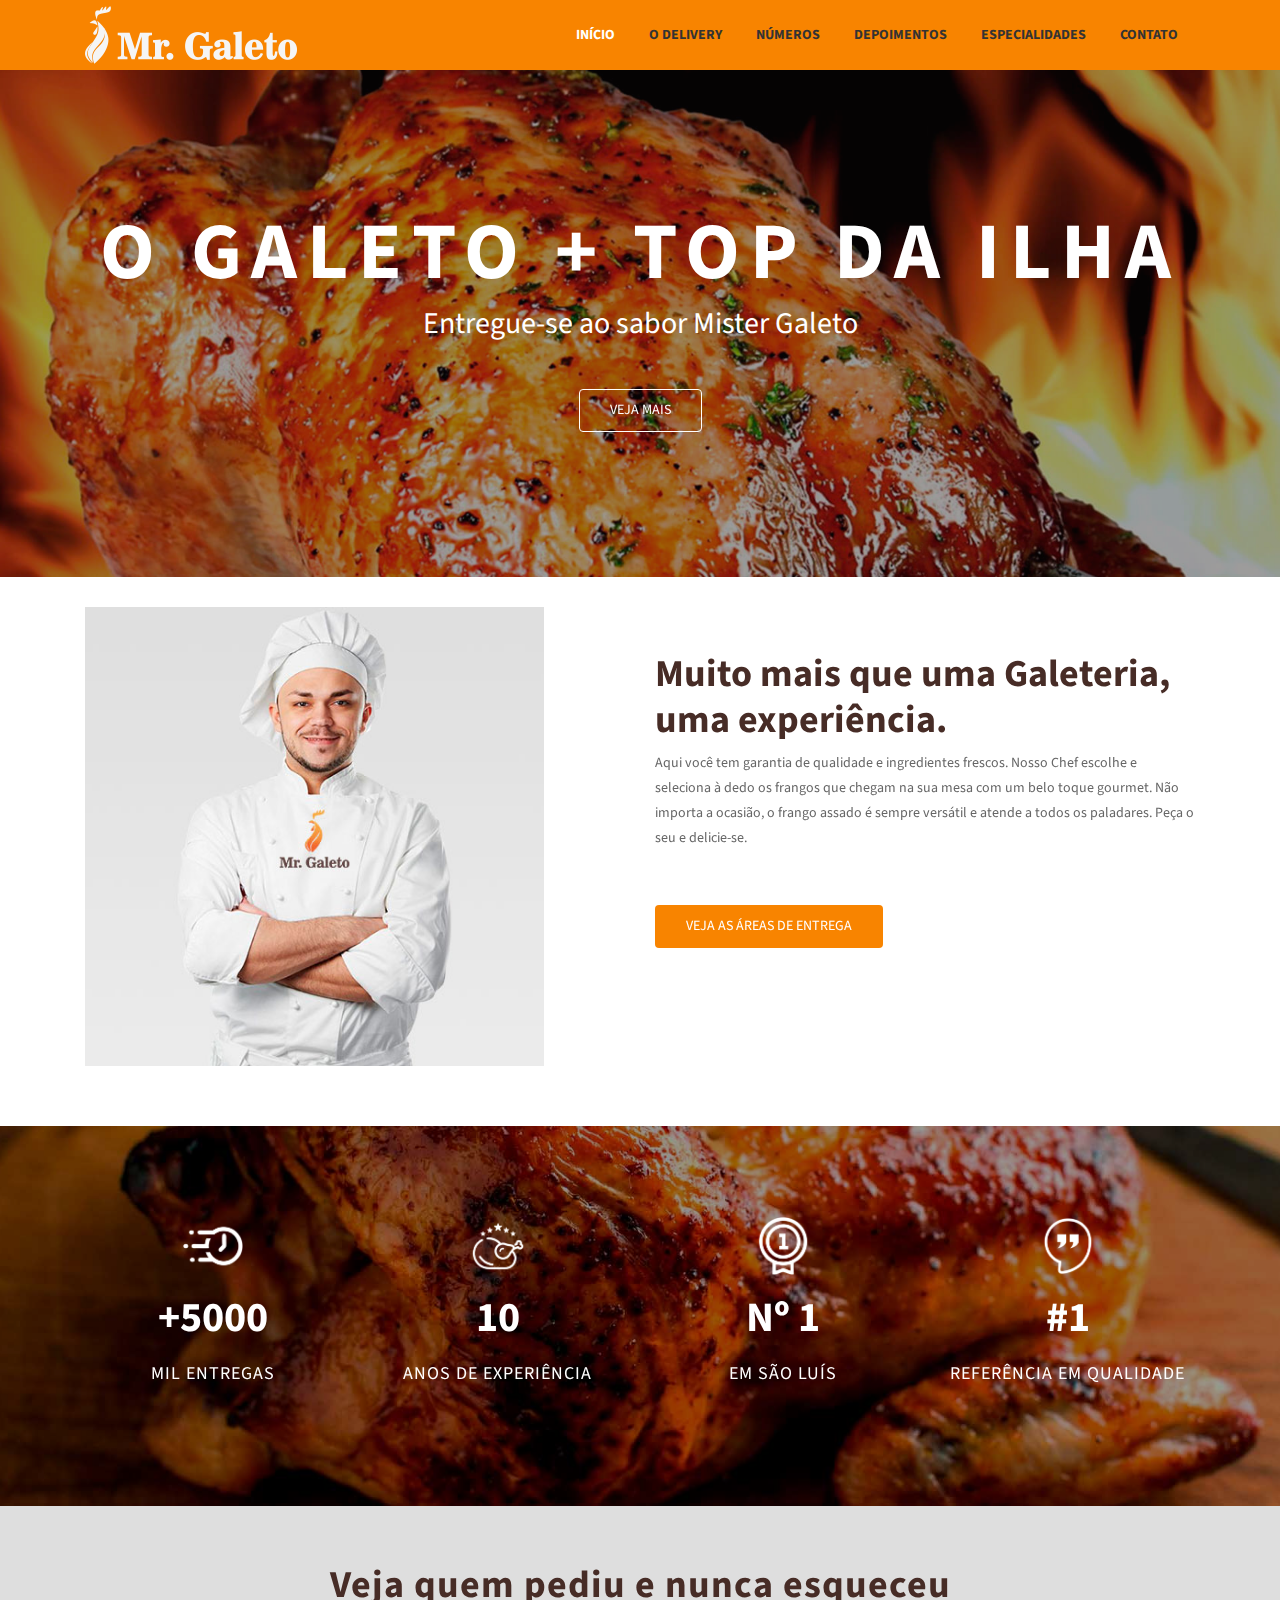
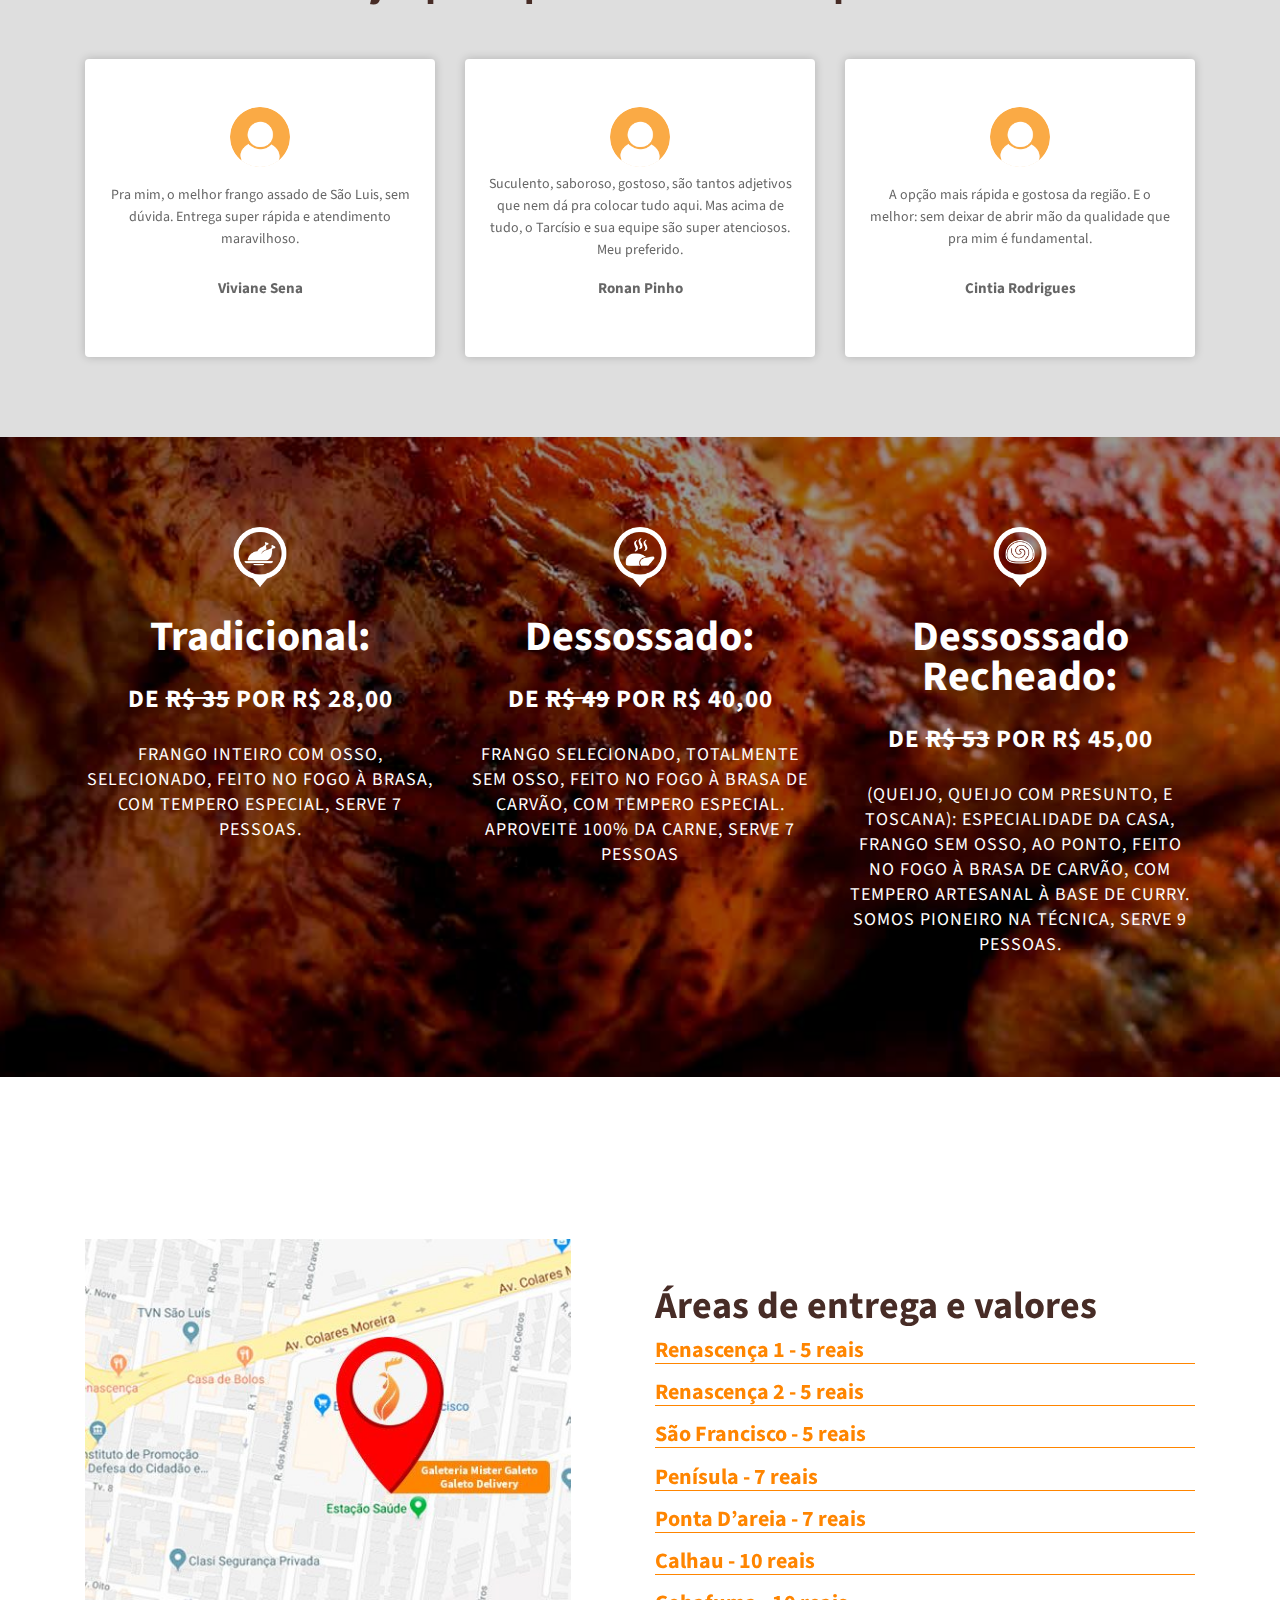
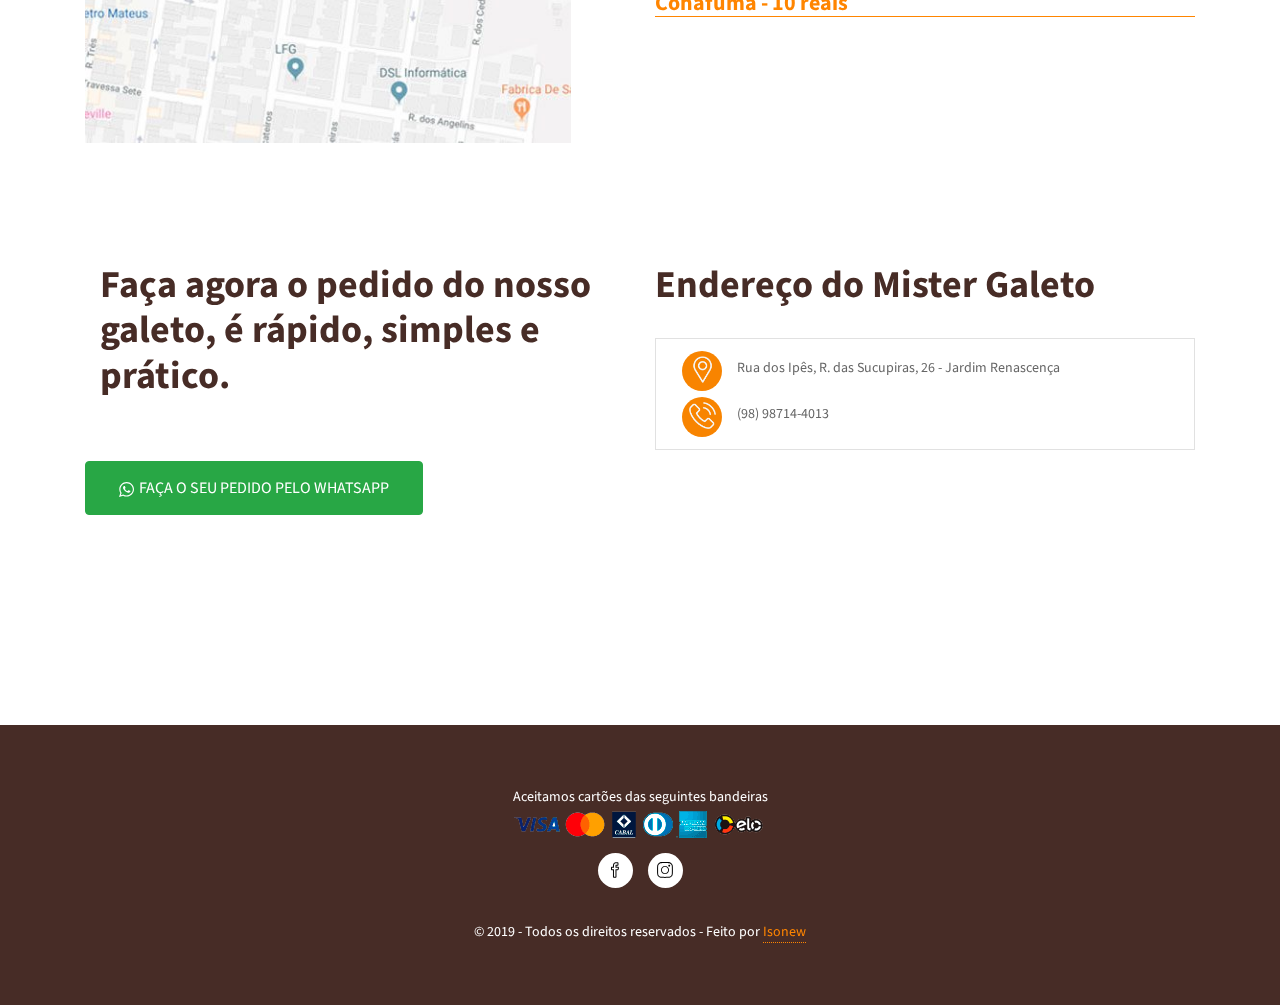
==== commit 82d5532a: "Alterações" ====
--- a/index.html
+++ b/index.html
@@ -195,7 +195,7 @@
         <div class="row">
             <div class="col-lg-6 col-md-6 col-sm-12 col-xs-12">
                 <div class="img-thumb">
-                    <img src="assets/img/Chef.png" style="width:100%;max-width: 85%" alt="Delivery Mister Galeto">
+                    <img src="assets/img/Chef.jpg" style="width:100%;max-width: 85%" alt="Delivery Mister Galeto">
                 </div>
             </div>
             <div class="col-lg-6 col-md-6 col-sm-12 col-xs-12">
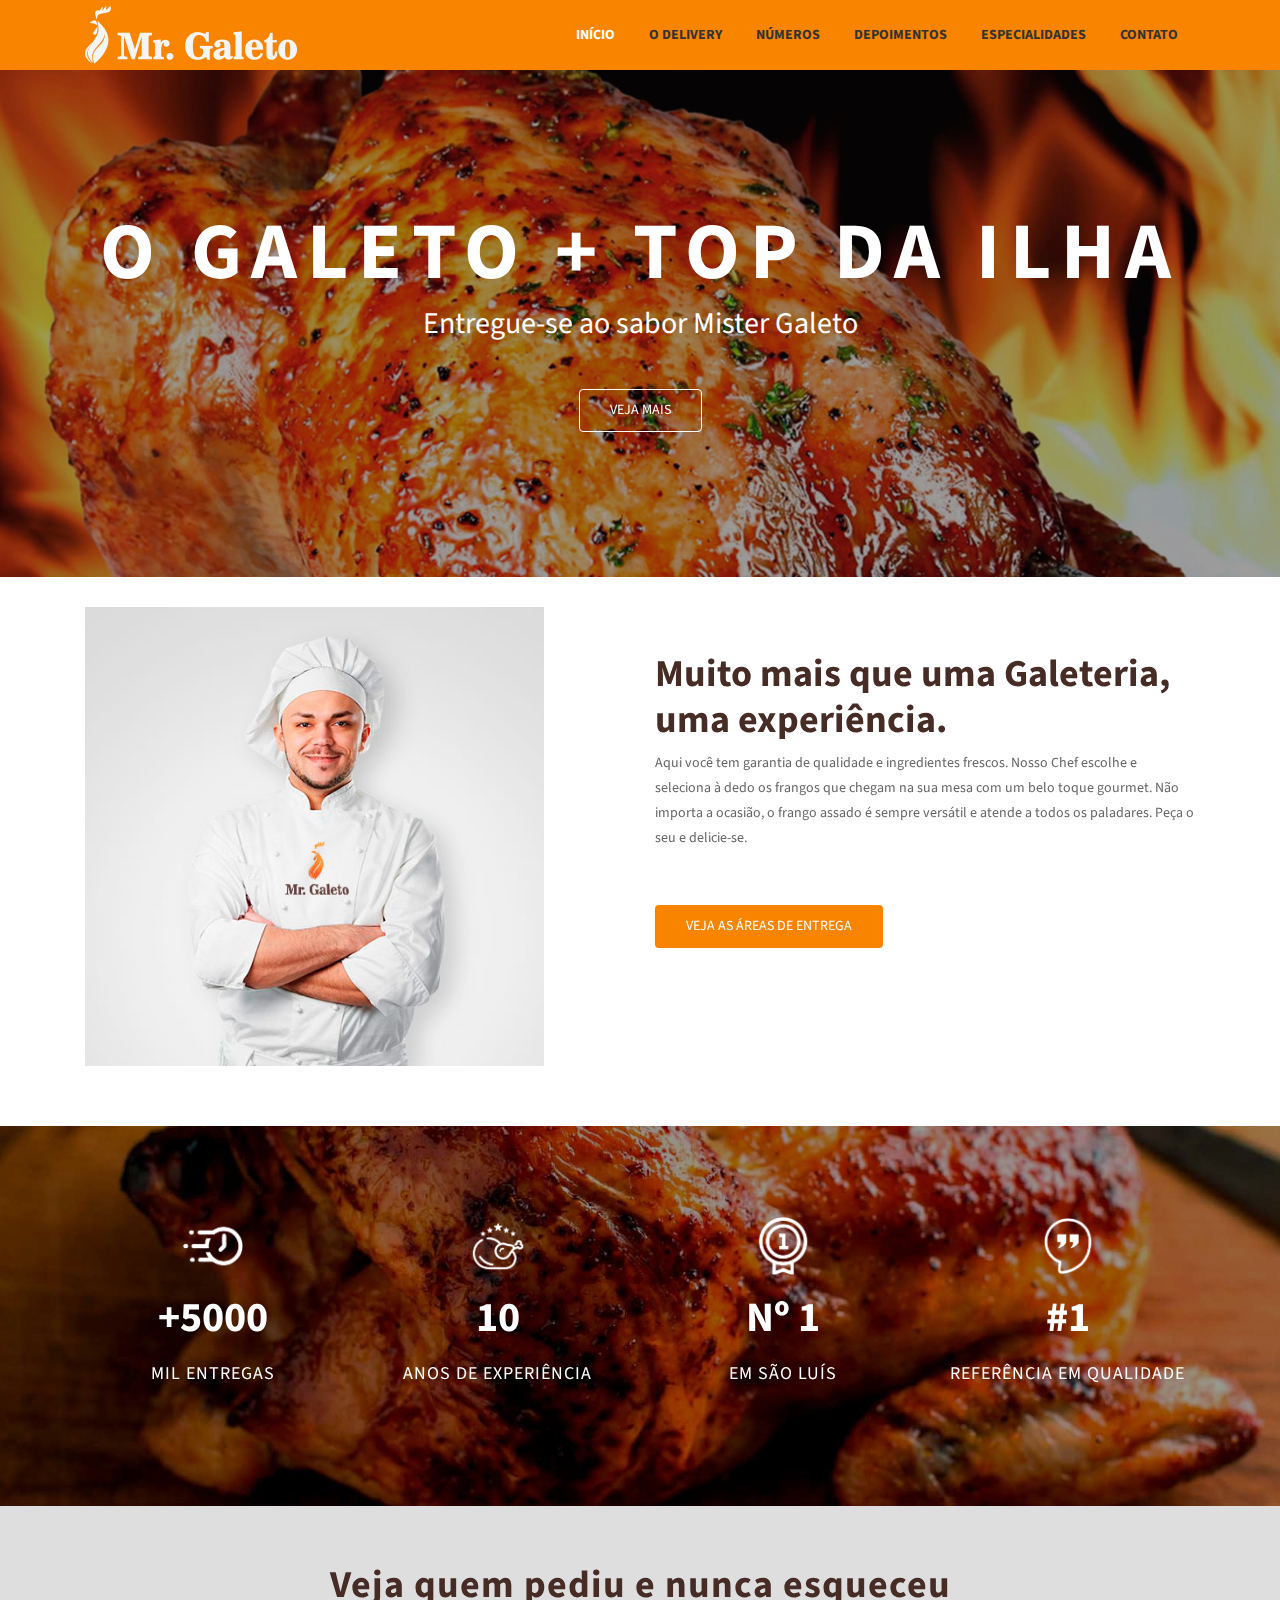
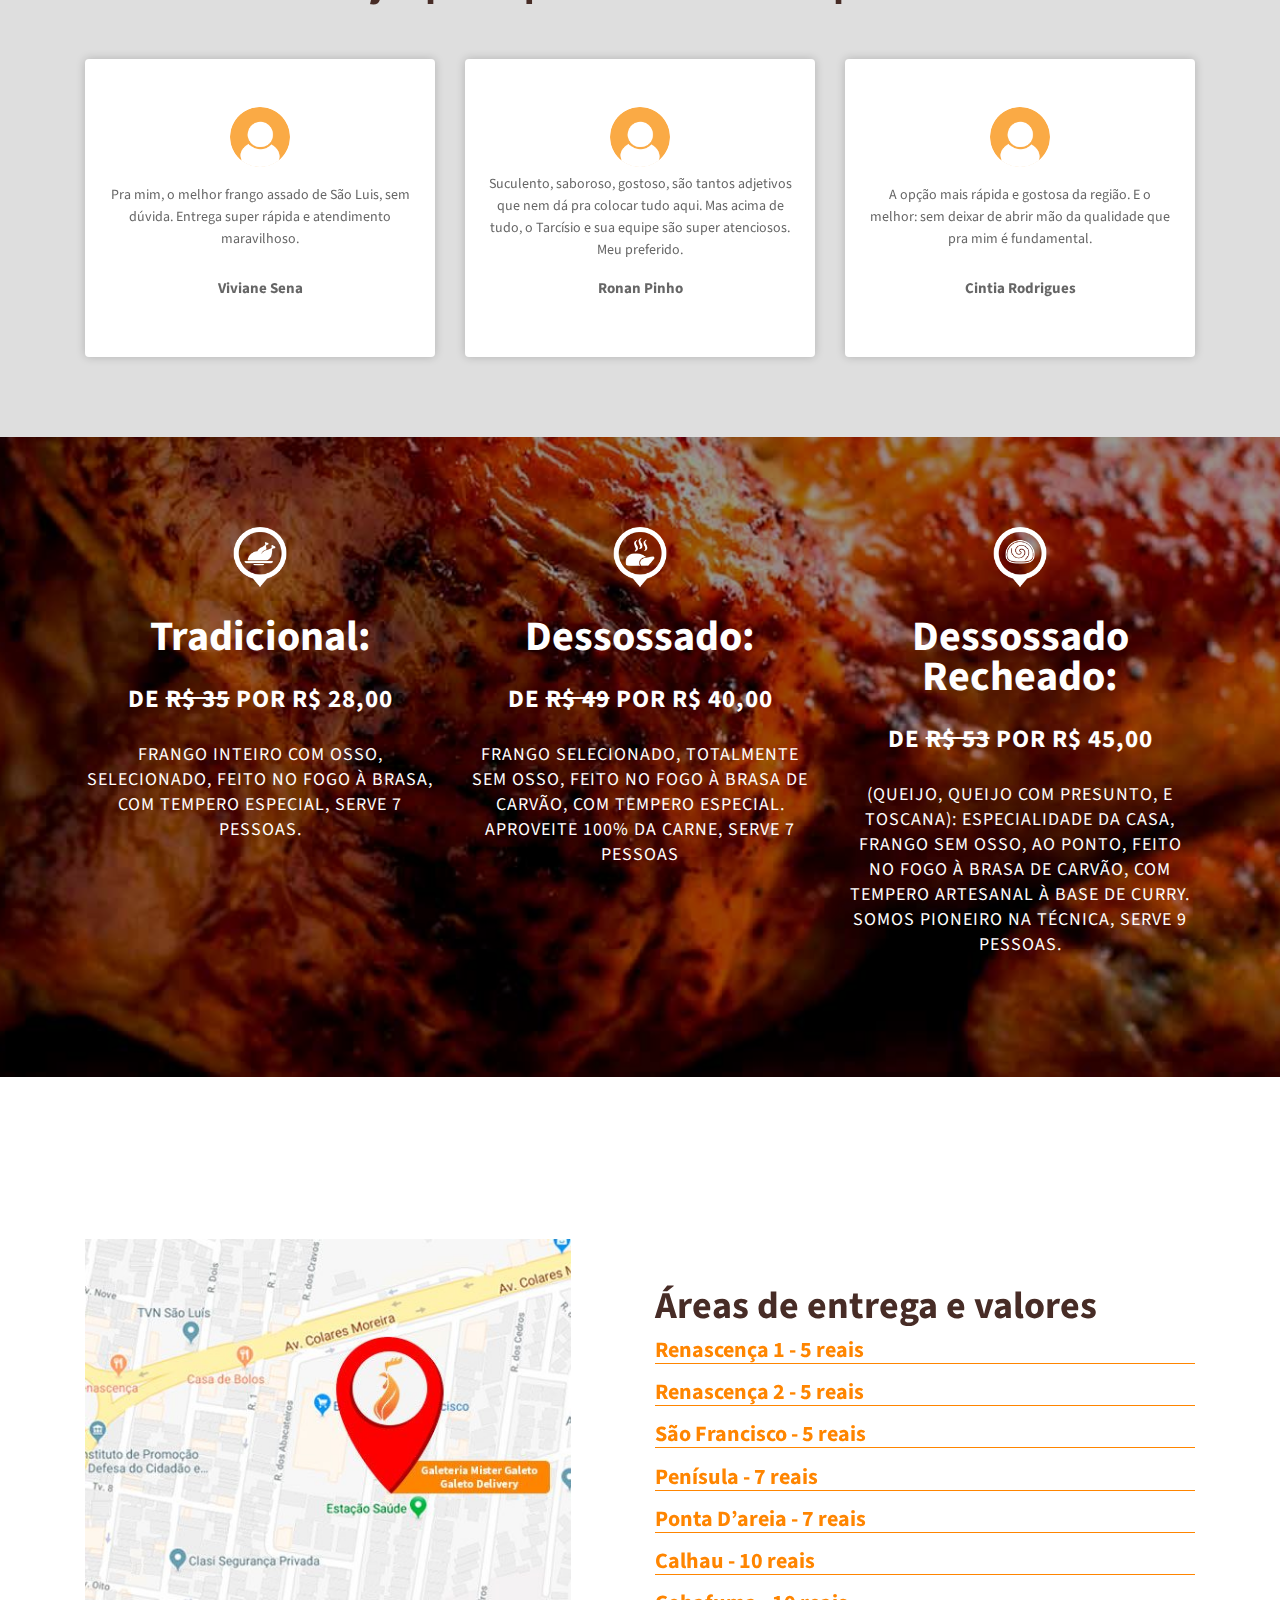
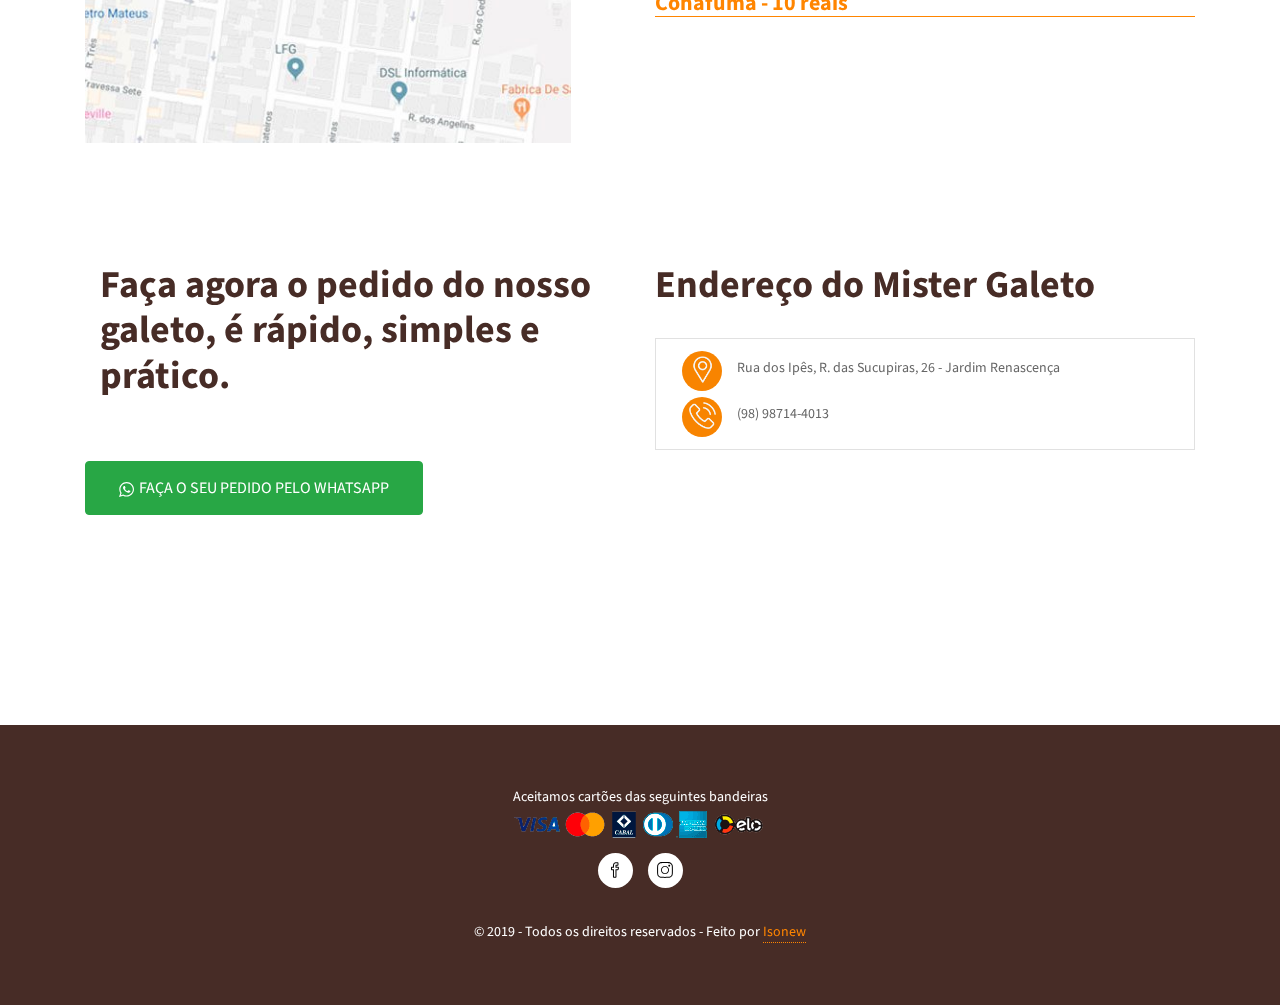
==== commit fc6d86e5: "Alterações" ====
--- a/index.html
+++ b/index.html
@@ -6,17 +6,17 @@
     <meta charset="utf-8">
     <meta name="viewport" content="width=device-width, initial-scale=1, shrink-to-fit=no">
 
-    <title>Galeteria Mister Galeto - O Melhor Frango Assado de São Luis</title>
+    <title>Galeteria Mister Galeto - O Melhor Galeto de São Luis</title>
 
     <meta name="google-site-verification" content="google-site-verification=xDiQWXztBMNLsbuBRMXkzUA2P8_gHC2aC5mrN7Eg6Y0">
     <meta name="description"
           content="Que tal um Frango na Brasa suculento e com um toque goumert? Aqui você tem qualidade e rapidez para matar sua fome. Peça já o seu. Delivery. Entrega. Frango Dessossado. E muito mais.">
-    <meta name="keywords" content="restaurante em são luis, comida, frango assado, galeteria, frango na brasa">
+    <meta name="keywords" content="restaurante em são luis, comida, frango assado, galeteria, frango na brasa, galeto">
     <meta name="theme-color" content="#F68A3A">
     <meta property="og:locale" content="pt_BR">
     <meta property="og:url" content="mistergaleto.com.br">
-    <meta property="og:title" content="Galeteria Mister Galeto - O Melhor Frango Assado de São Luis">
-    <meta property="og:site_name" content="Galeteria Mister Galeto - O Melhor Frango Assado de São Luis">
+    <meta property="og:title" content="Galeteria Mister Galeto - O Melhor Galeto de São Luis">
+    <meta property="og:site_name" content="Galeteria Mister Galeto - O Melhor Galeto de São Luis">
     <meta property="og:description"
           content="Que tal um Frango na Brasa suculento e com um toque goumert? Aqui você tem qualidade e rapidez para matar sua fome. Peça já o seu. Delivery. Entrega. Frango Dessossado. E muito mais.">
     <meta property="og:image" content="https://mistergaleto.com.br/assets/img/Facebook-og.jpg">
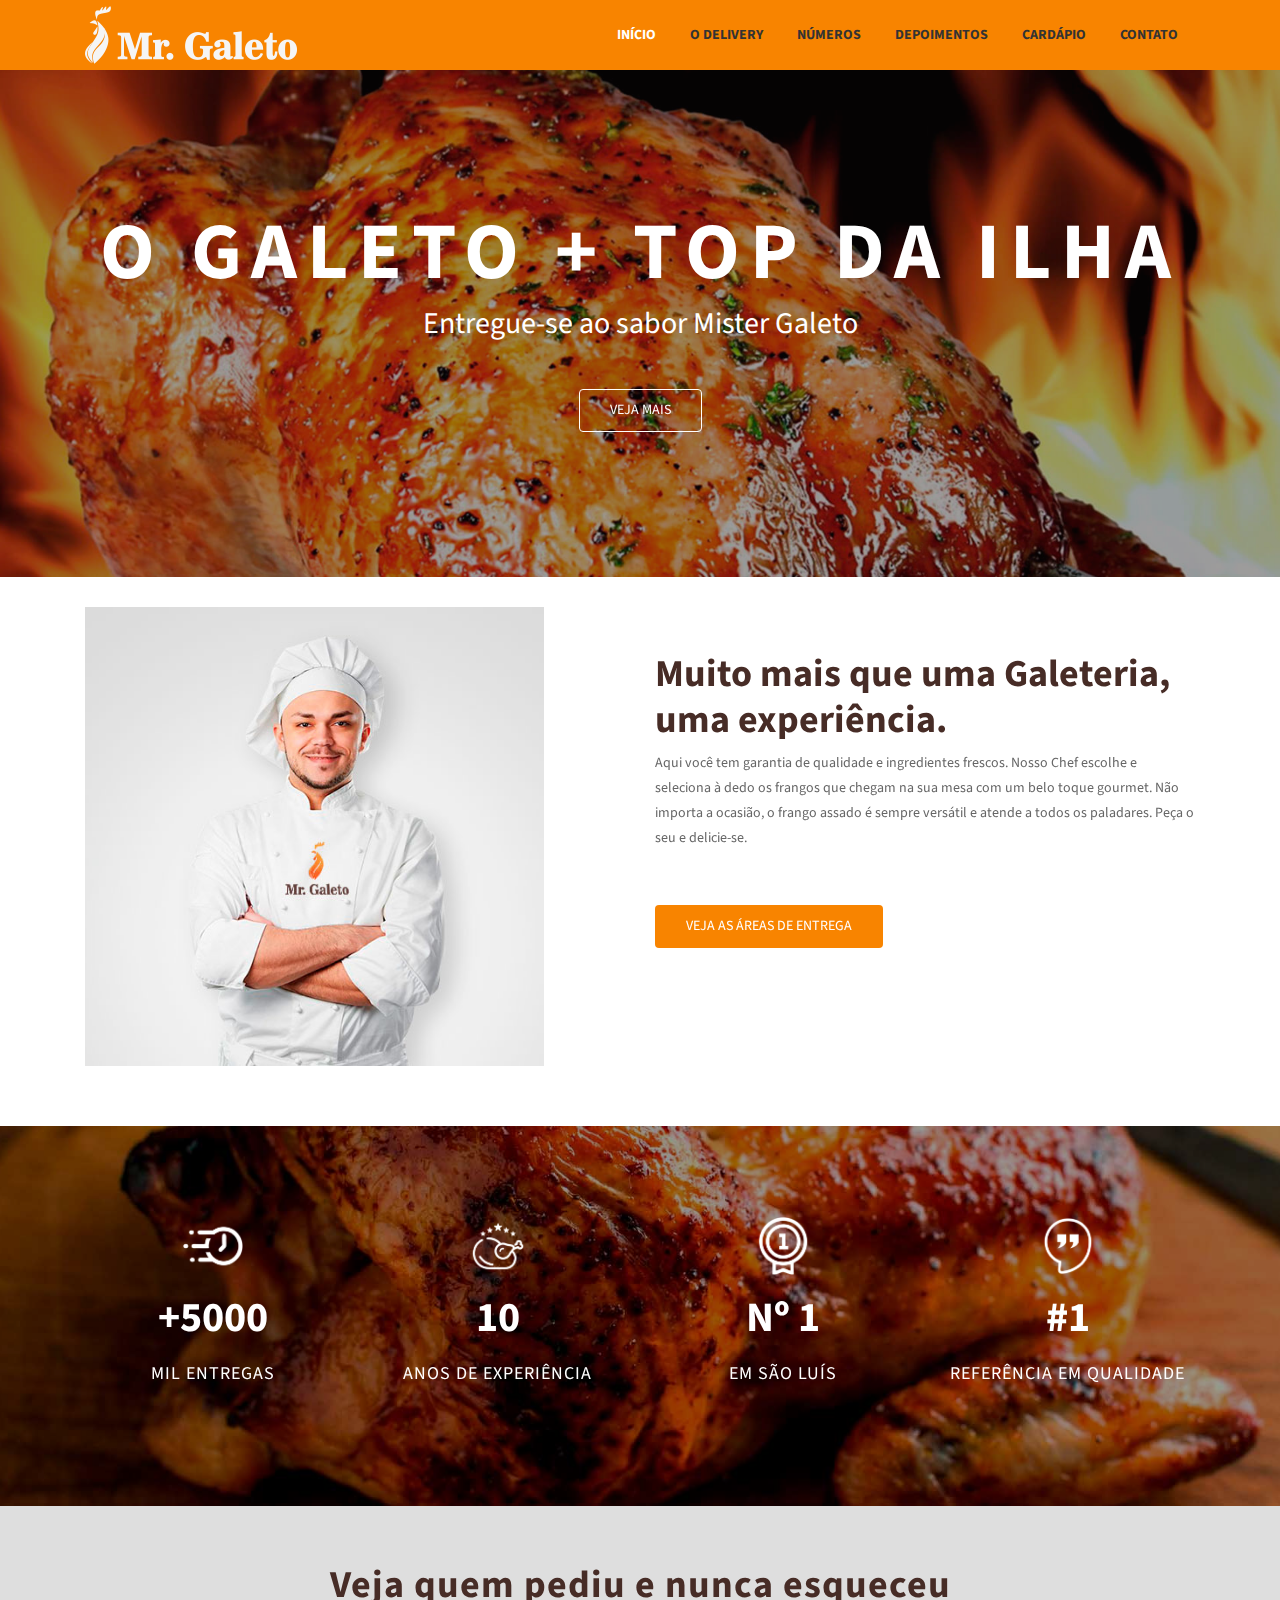
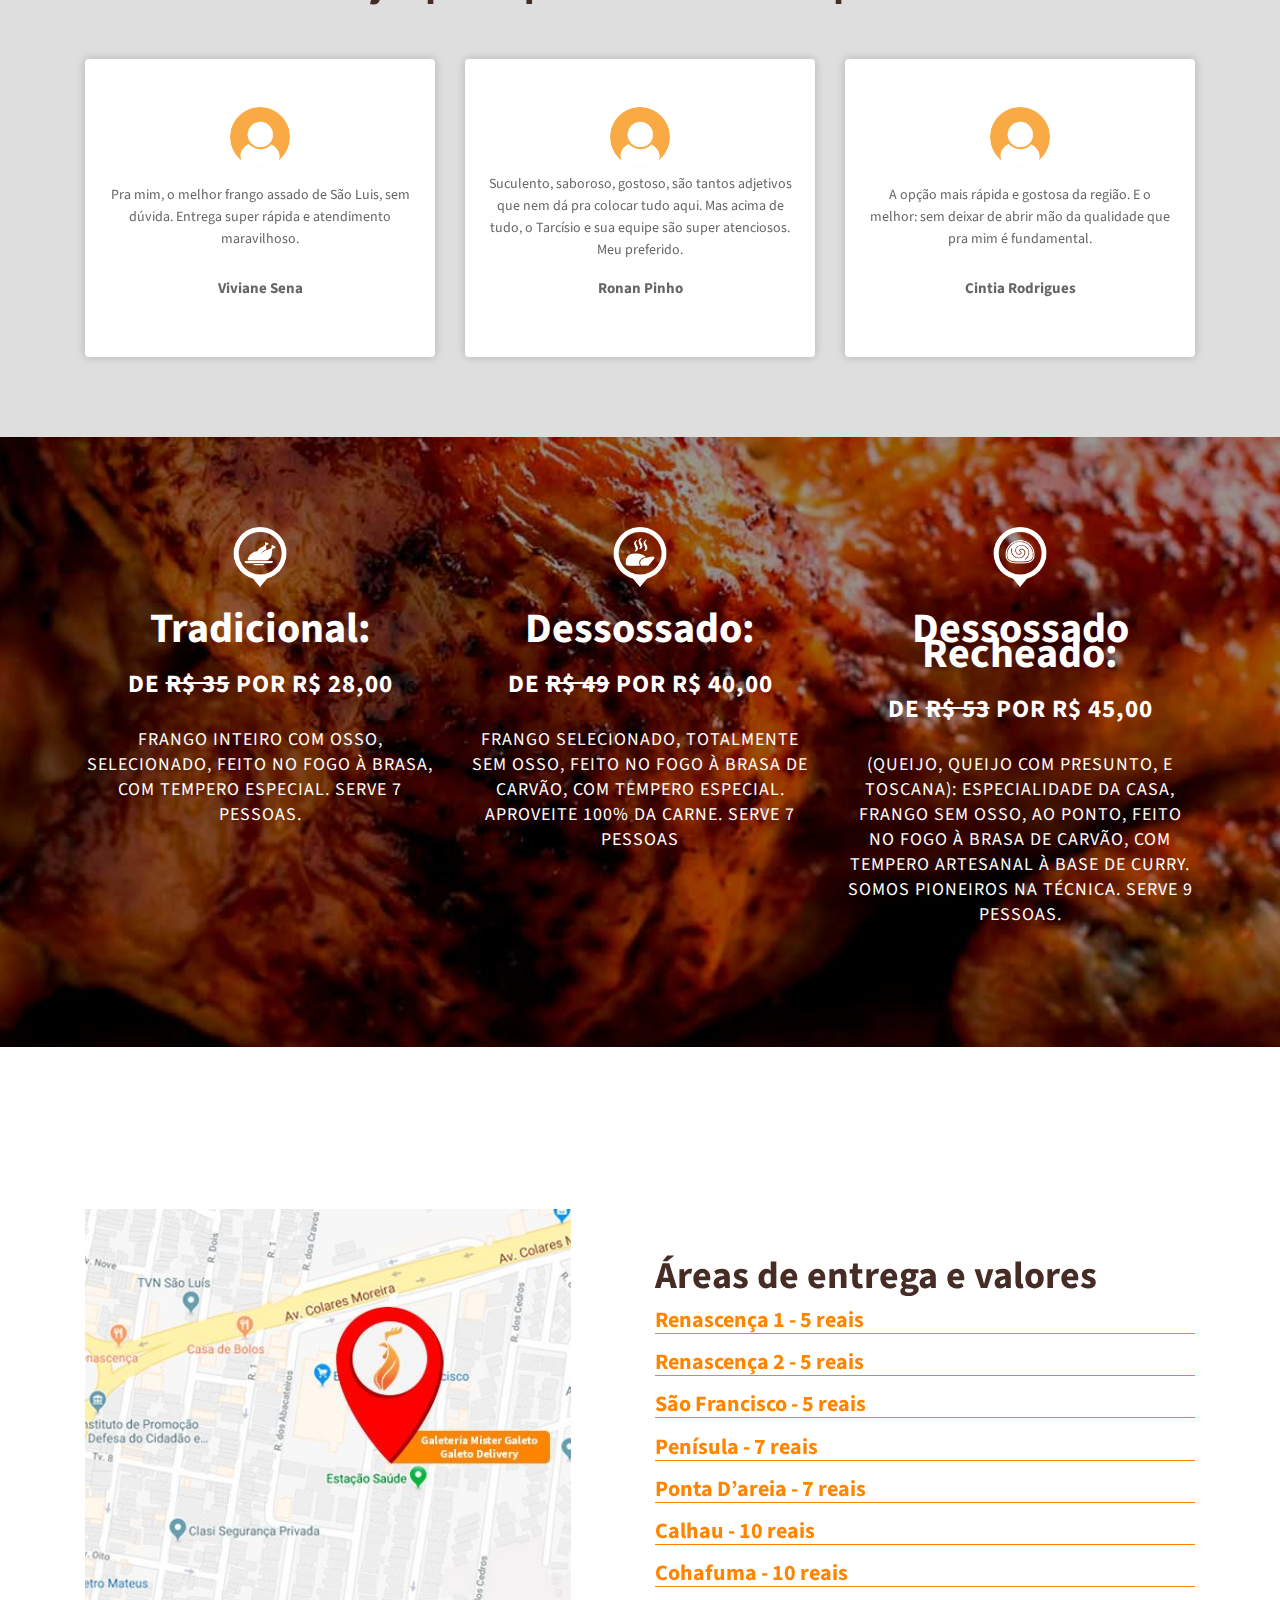
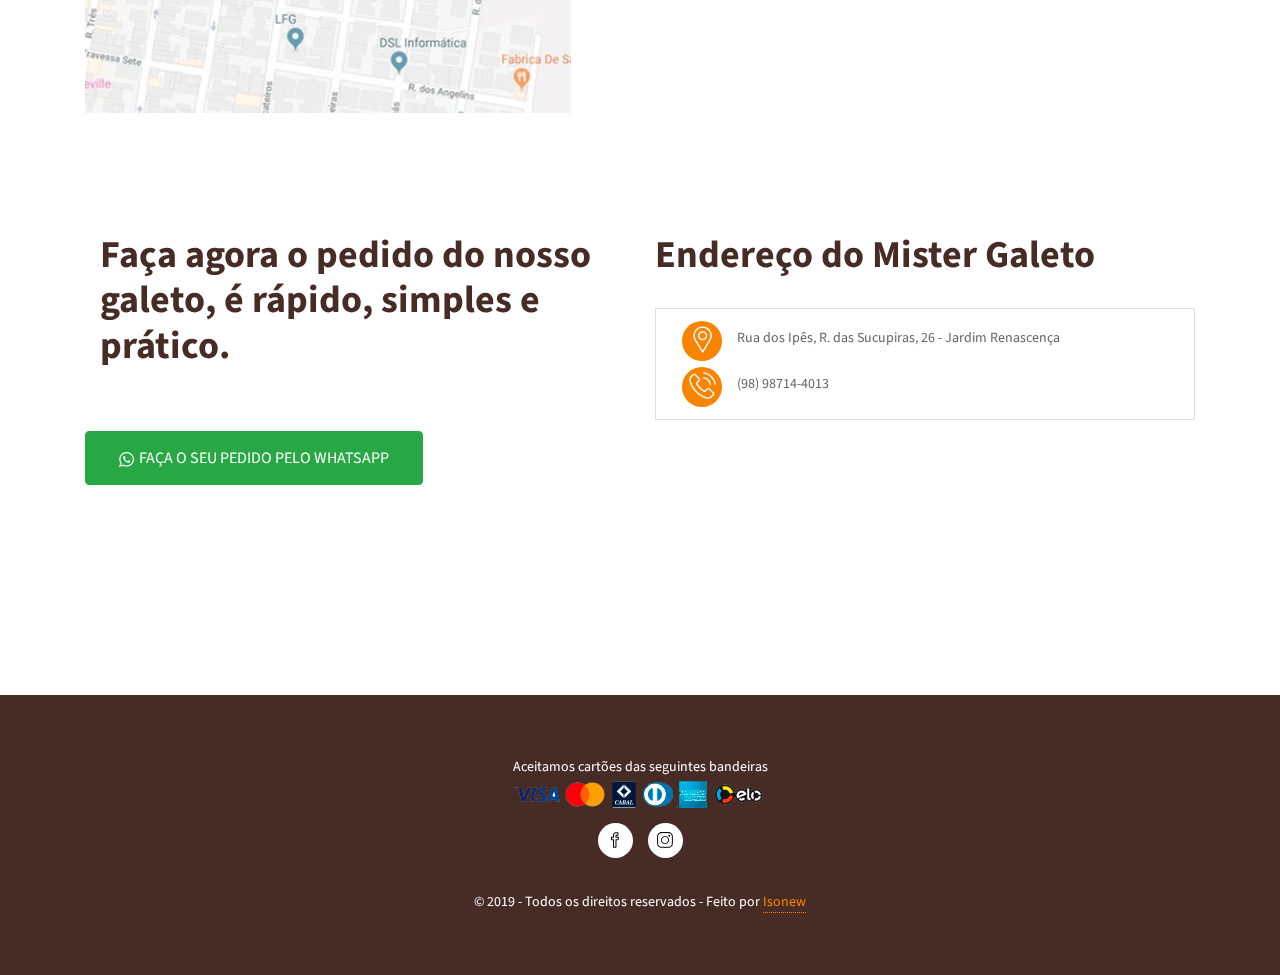
==== commit e5d05656: "Alterações" ====
--- a/index.html
+++ b/index.html
@@ -127,8 +127,8 @@
                         </a>
                     </li>
                     <li class="nav-item">
-                        <a class="nav-link" href="#especialidades">
-                            Especialidades
+                        <a class="nav-link" href="#cardapio">
+                            Cardápio
                         </a>
                     </li>
                     <li class="nav-item">
@@ -157,7 +157,7 @@
                 <a href="#depoimentos">Depoimentos</a>
             </li>
             <li>
-                <a href="#especialidades">Especialidades</a>
+                <a href="#cardapio">Cardápio</a>
             </li>
             <li>
                 <a href="#contato">Contato</a>
@@ -321,7 +321,7 @@
 </section>
 <!-- Services Section End -->
 <!-- Counter Area Start-->
-<section id="especialidades" class="counter-section section-padding">
+<section id="cardapio" class="counter-section section-padding">
     <div class="container">
         <div class="row">
             <!-- Counter Item -->
@@ -332,7 +332,7 @@
                             style="width:60px; height:60px;" alt="Entrega"></div>
                     <div class="counterUp">Tradicional:</div>
                     <p style="font-weight: bold; font-size: 25px">de <span style="text-decoration: line-through">R$ 35</span> por R$ 28,00</p>
-                    <p>Frango inteiro com osso, selecionado, feito no fogo à brasa, com tempero especial, serve 7
+                    <p>Frango inteiro com osso, selecionado, feito no fogo à brasa, com tempero especial. Serve 7
                         pessoas.</p>
                 </div>
             </div>
@@ -345,7 +345,7 @@
                     <div class="counterUp">Dessossado:</div>
                     <p style="font-weight: bold; font-size: 25px">de <span style="text-decoration: line-through">R$ 49</span> por R$ 40,00</p>
                     <p>Frango selecionado, totalmente sem osso, feito no fogo à brasa de carvão, com tempero especial.
-                        Aproveite 100% da carne, serve 7 pessoas</p>
+                        Aproveite 100% da carne. Serve 7 pessoas</p>
                 </div>
             </div>
             <!-- Counter Item -->
@@ -357,8 +357,8 @@
                     <div class="counterUp">Dessossado Recheado:</div>
                     <p style="font-weight: bold; font-size: 25px">de <span style="text-decoration: line-through">R$ 53</span> por R$ 45,00</p>
                     <p>(queijo, queijo com presunto, e toscana): especialidade da casa, frango sem osso, ao ponto, feito
-                        no fogo à brasa de carvão, com tempero artesanal à base de curry. Somos pioneiro na técnica,
-                        serve 9 pessoas.</p>
+                        no fogo à brasa de carvão, com tempero artesanal à base de curry. Somos pioneiros na técnica.
+                        Serve 9 pessoas.</p>
                 </div>
             </div>
 
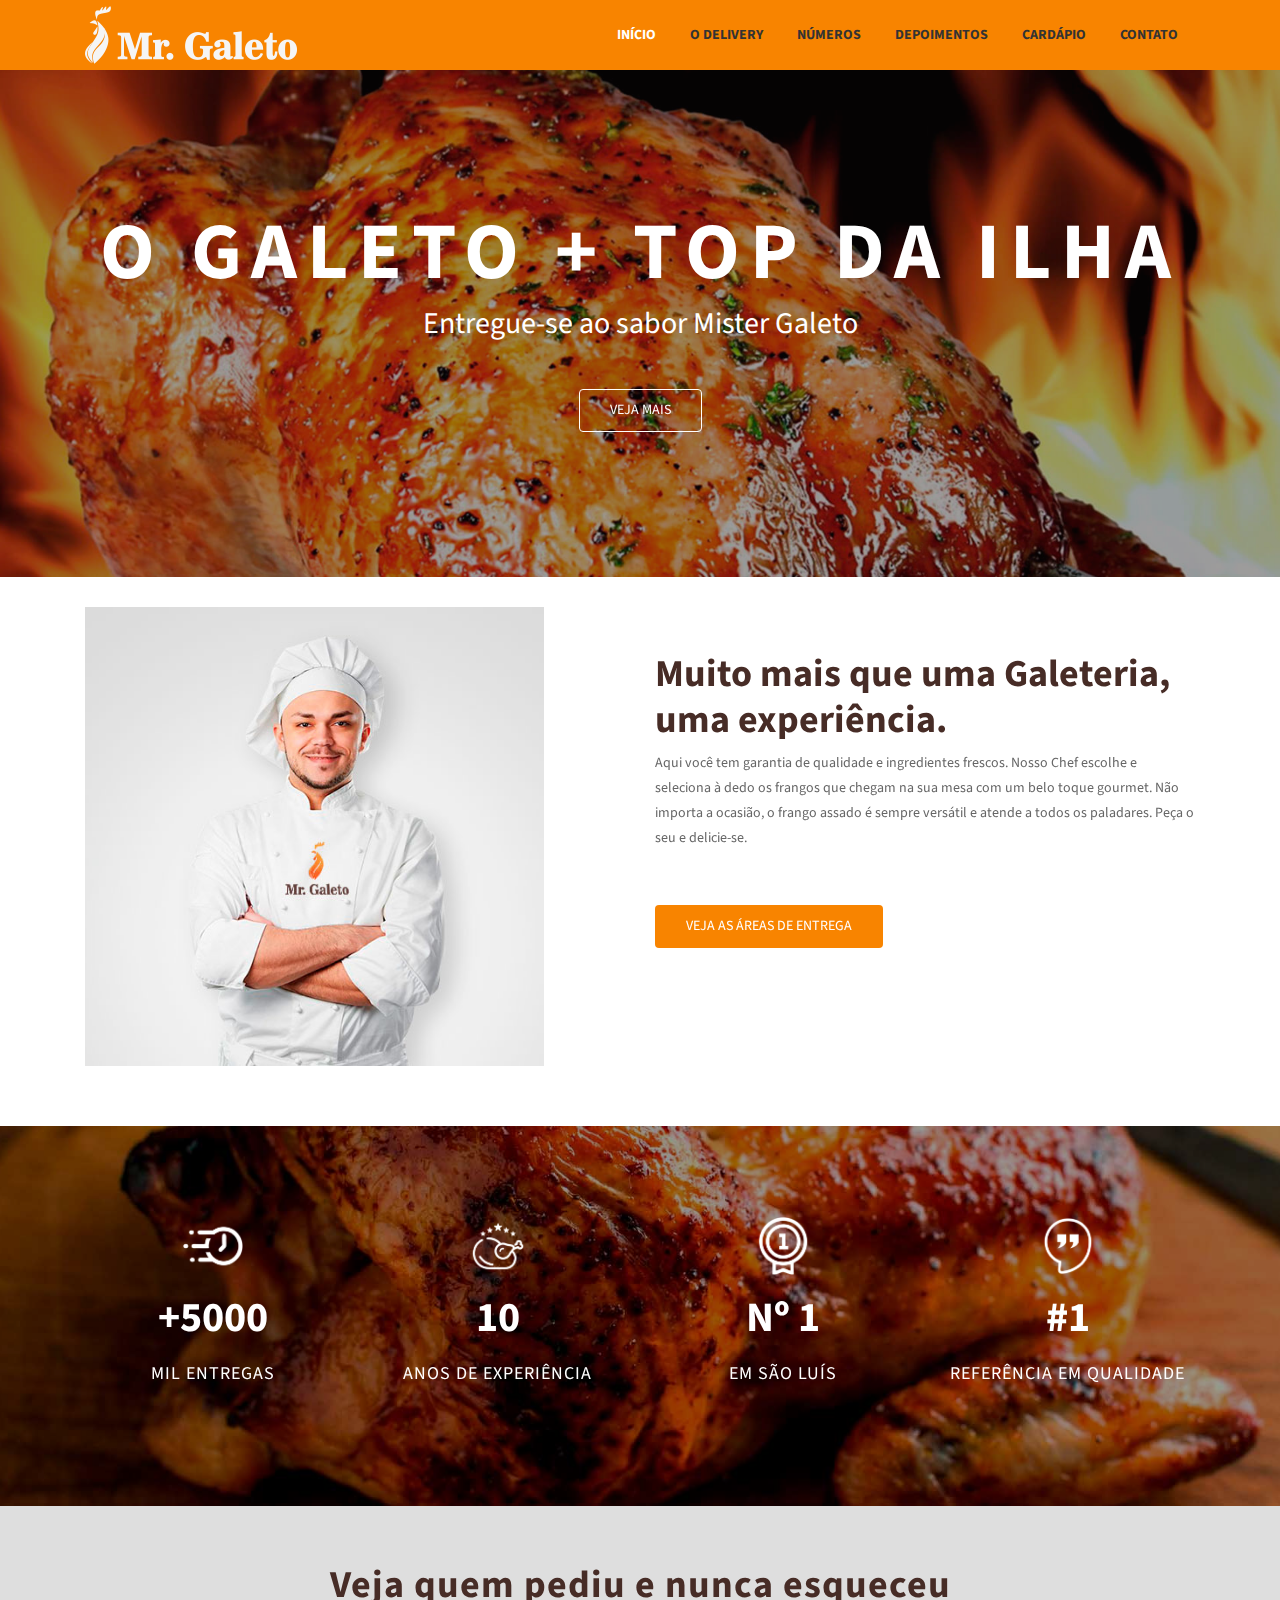
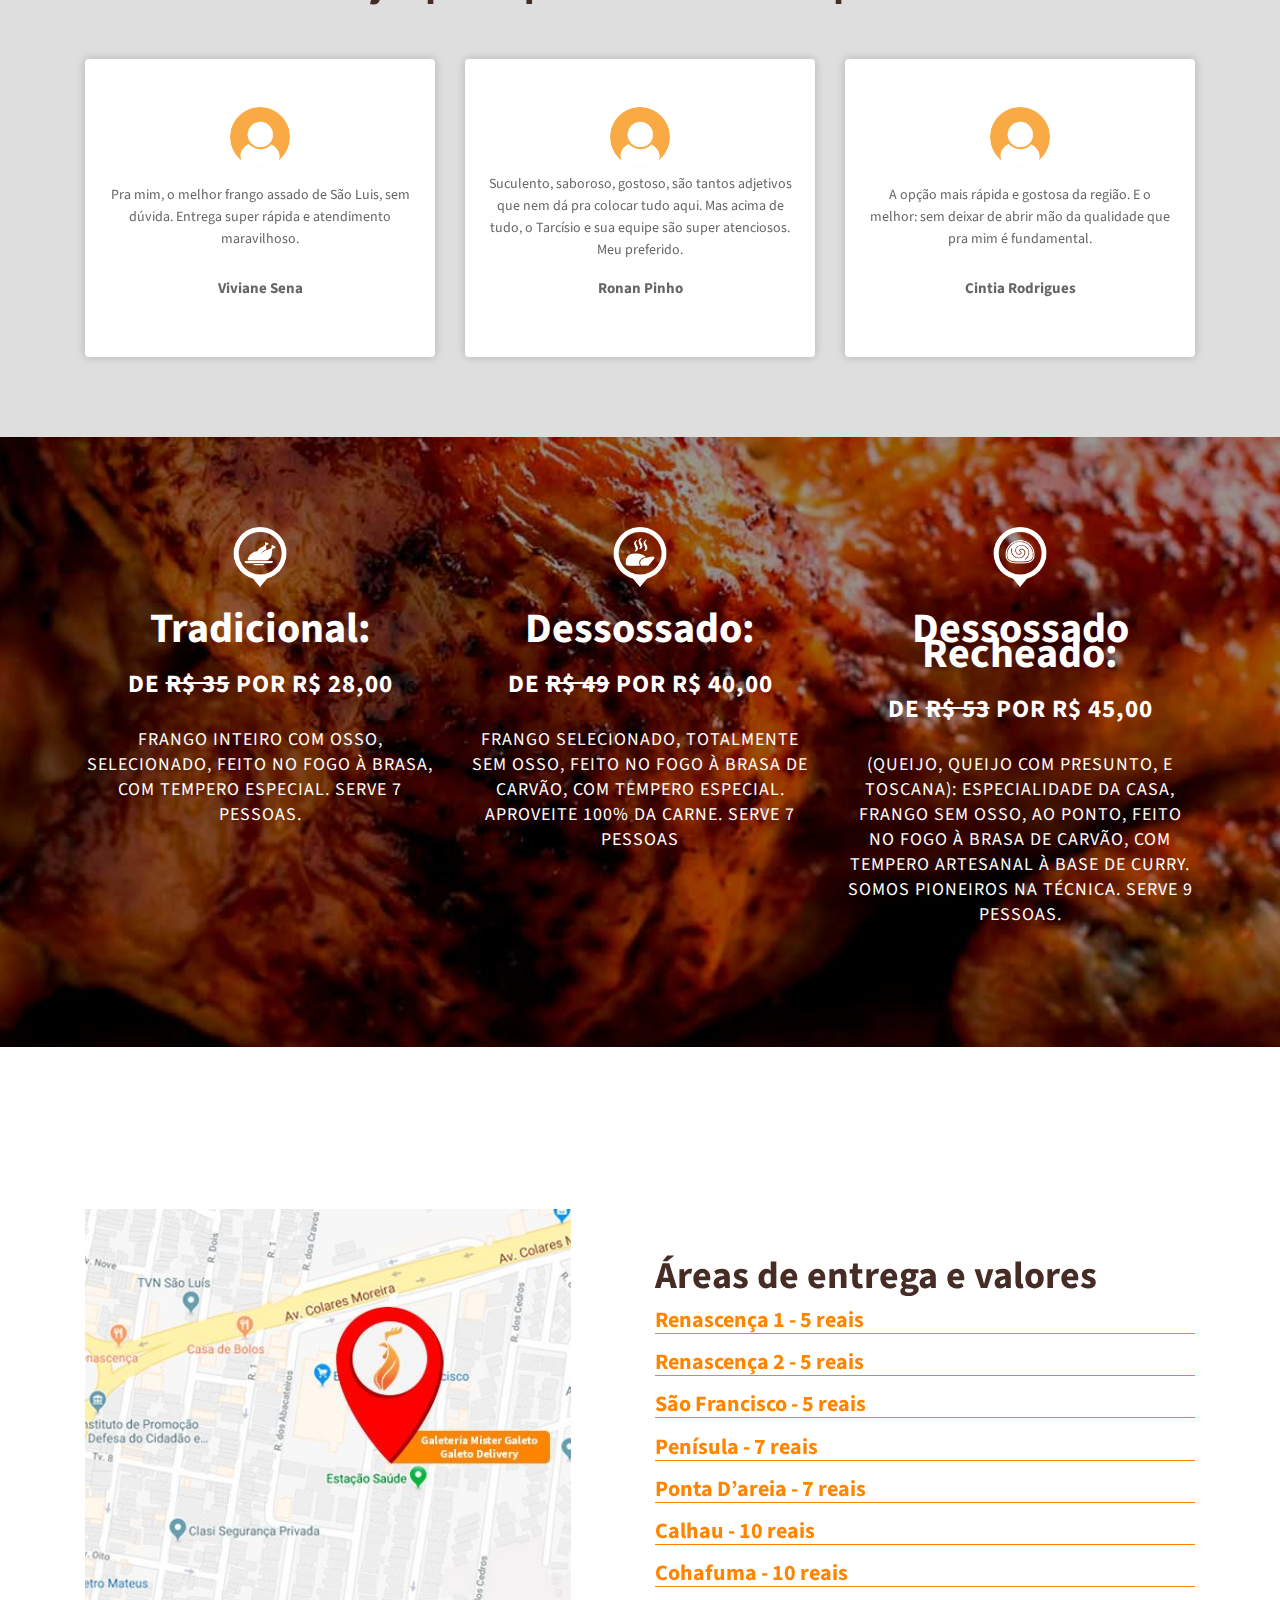
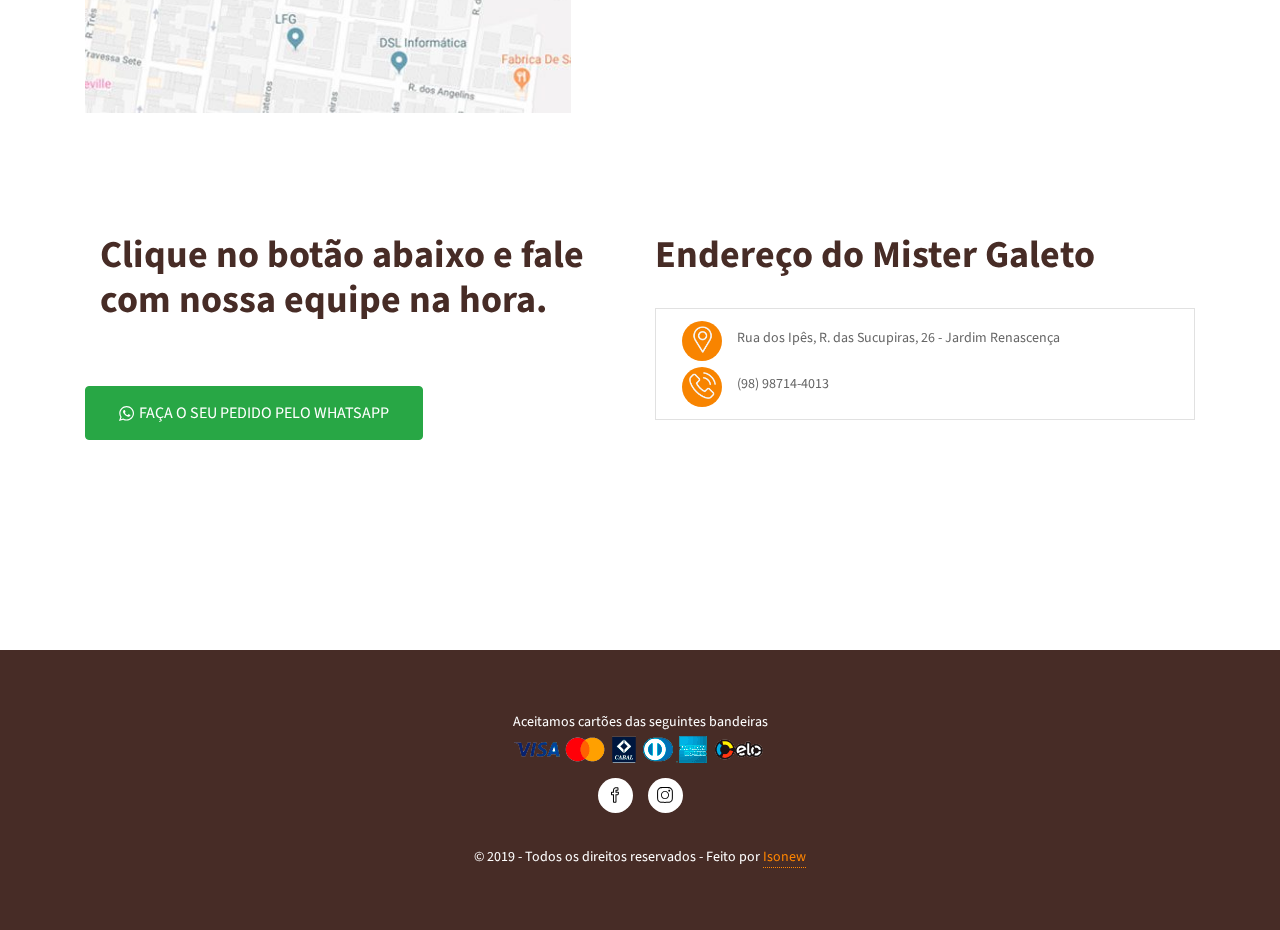
==== commit 73a730c3: "Alteraçõesf" ====
--- a/index.html
+++ b/index.html
@@ -37,11 +37,11 @@
         "@type": "Organization",
         "url": "https:\/\/mistergaleto.com.br\/",
         "sameAs": [
-            "https:\/\/www.facebook.com\/cursonicinhacamara\/",
+            "https:\/\/www.facebook.com\/mistergaletosaoluis\/",
             "https:\/\/www.instagram.com\/mistergaletosaoluis\/"
         ],
         "@id": "https:\/\/mistergaleto.com.br\/#organization",
-        "name": "Mister Galeto",
+        "name": "Galeteria Mister Galeto - O Melhor Galeto de São Luis",
         "logo": "https:\/\/mistergaleto.com.br\/assets\/img\/lgo-m.png"
     }</script>
     <!-- Global site tag (gtag.js) - Google Analytics -->
@@ -402,7 +402,7 @@
             <div class="row contato-form-area">
                 <div class="col-md-6 col-lg-6 col-sm-12">
                     <div class="contato-block">
-                        <h2>Faça agora o pedido do nosso galeto, é rápido, simples e prático.</h2>
+                        <h2>Clique no botão abaixo e fale com nossa equipe na hora.</h2>
                         <!--<form id="contatoForm">-->
                         <div class="row">
                             <a class="btn  btn-success btn-lg" style="margin-top: 10%"
